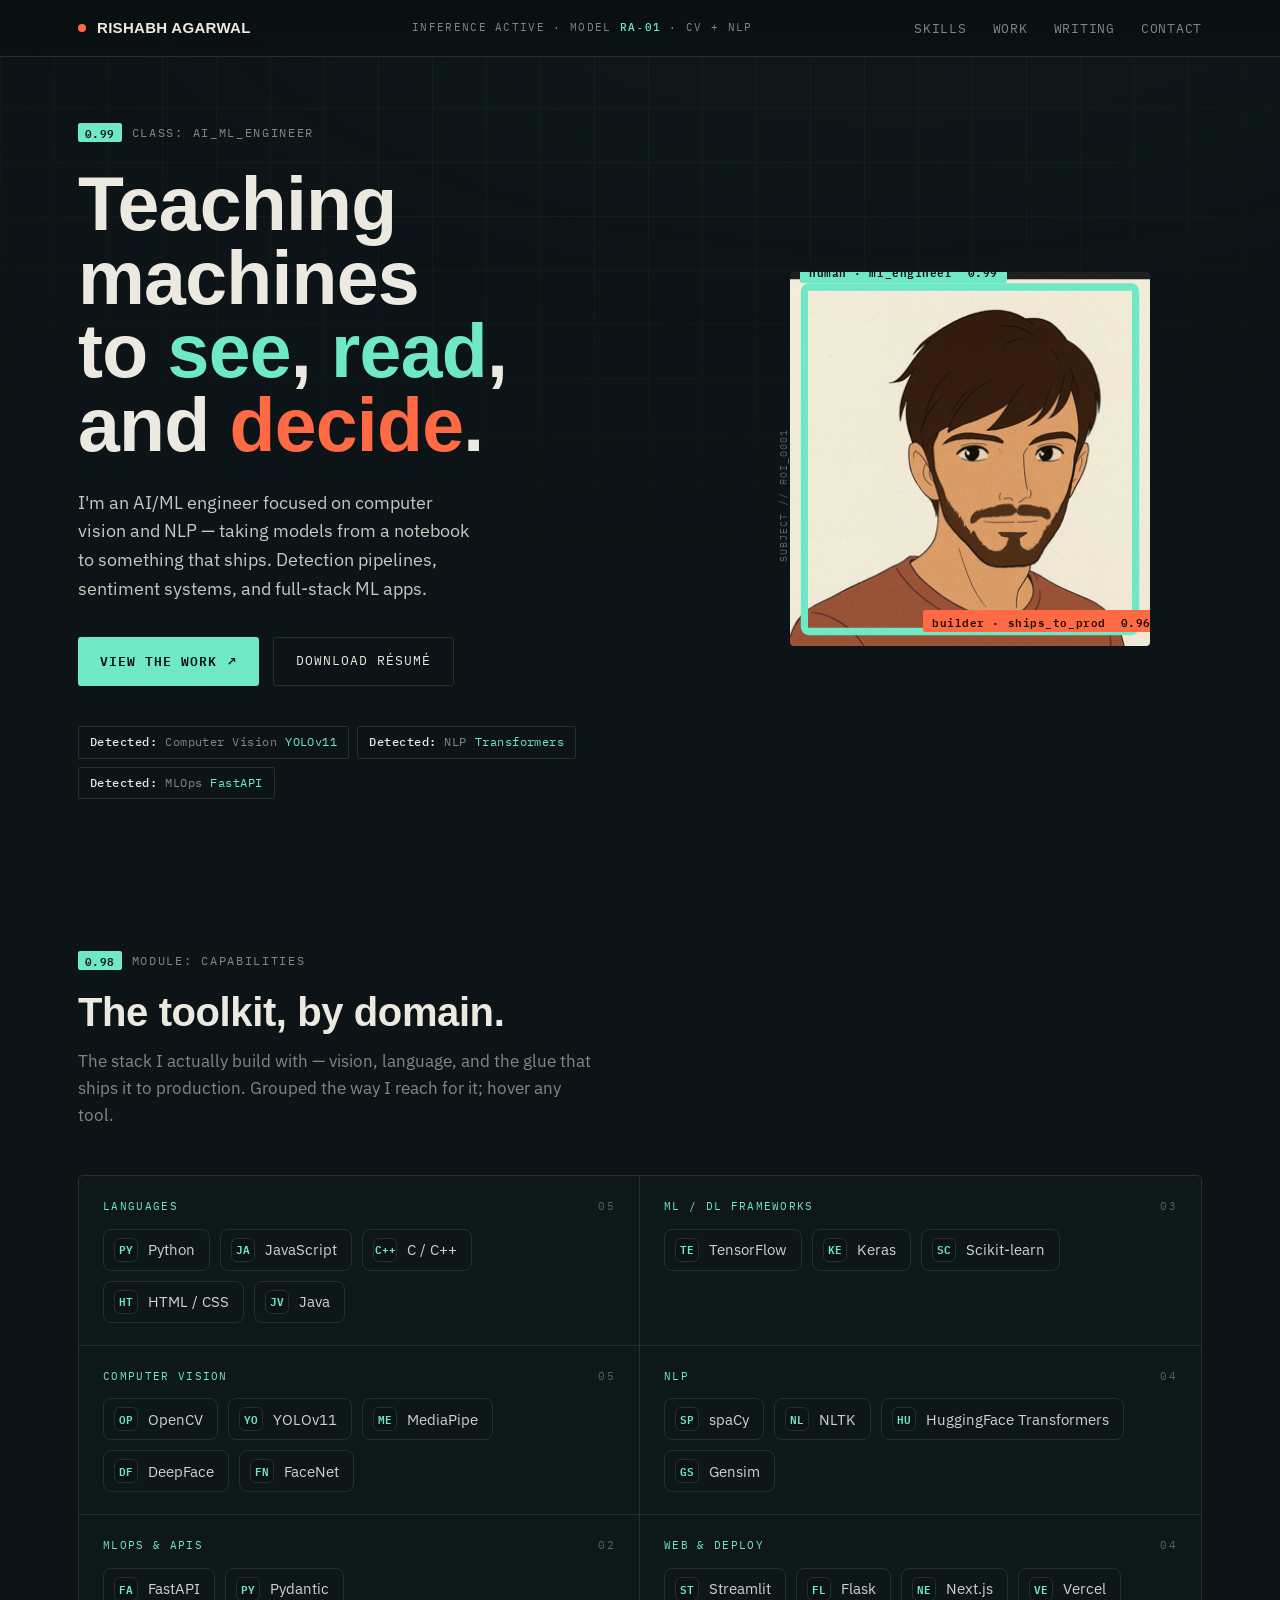
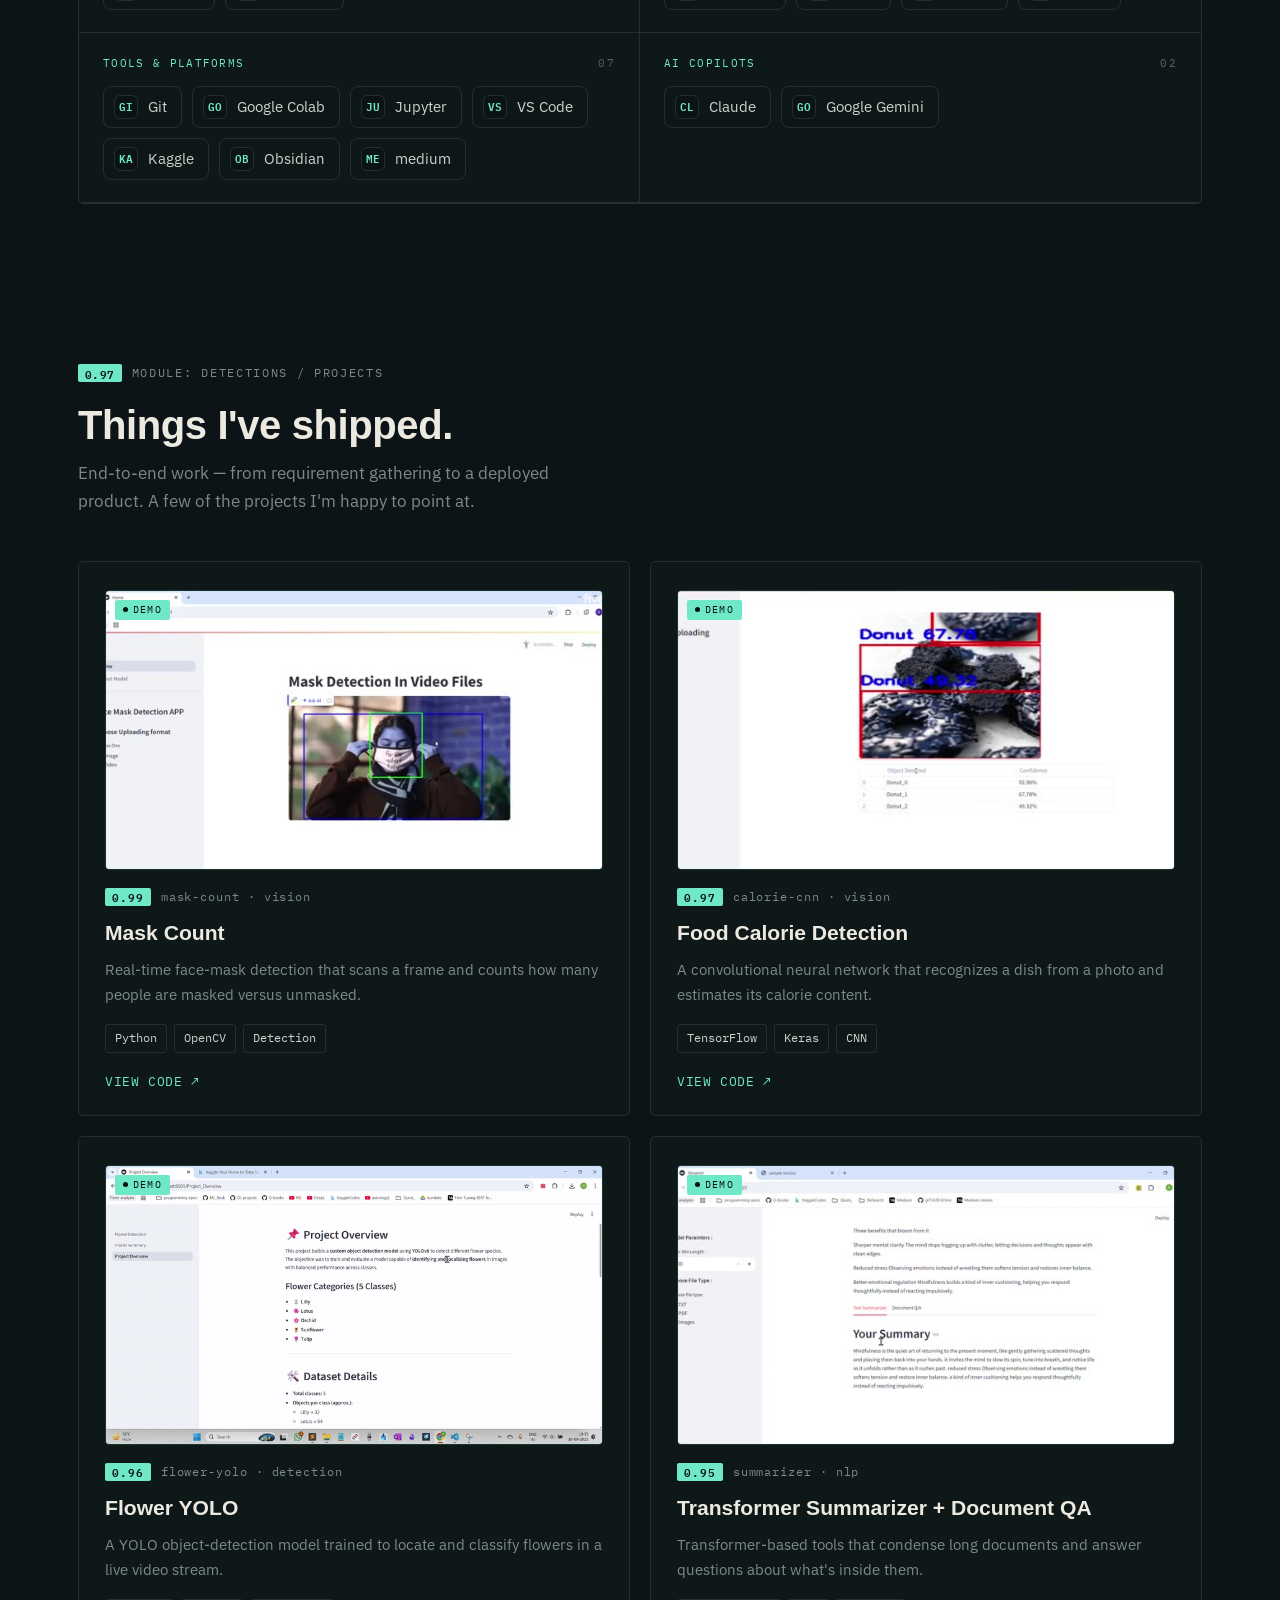
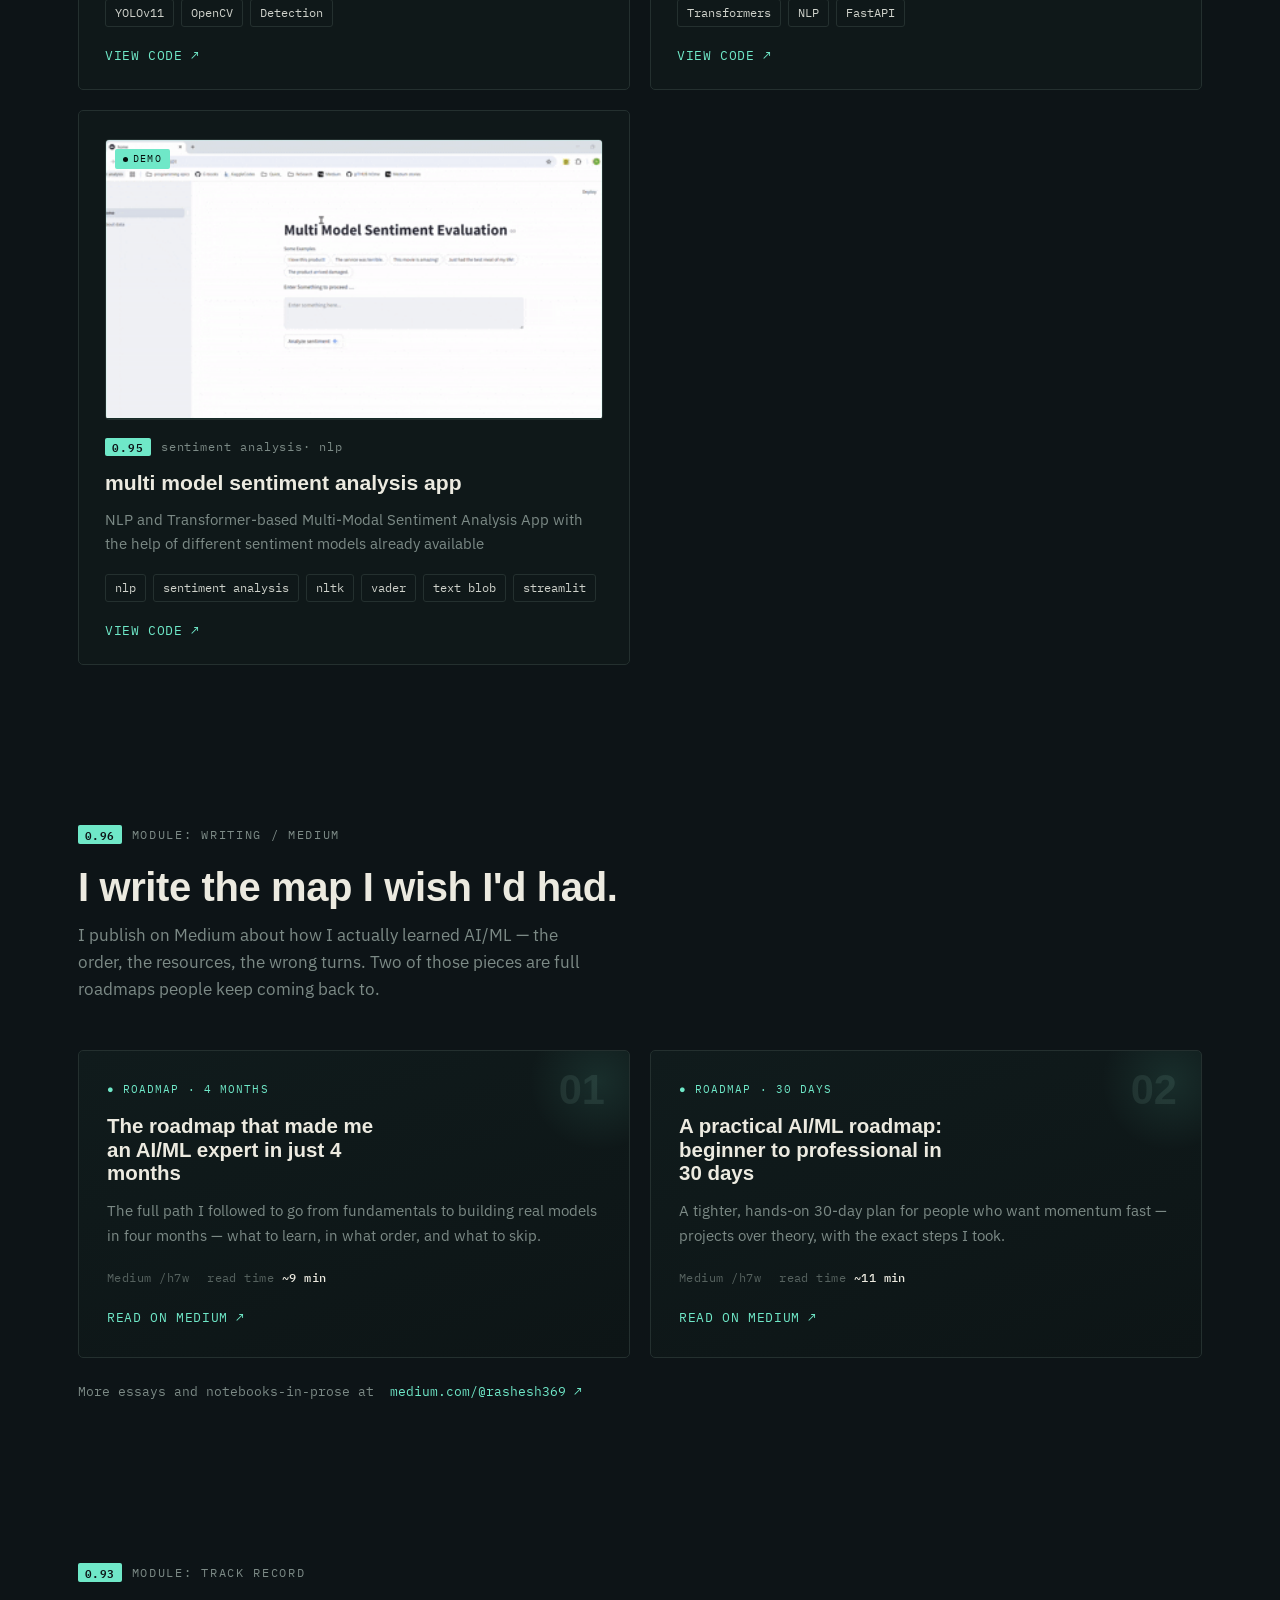
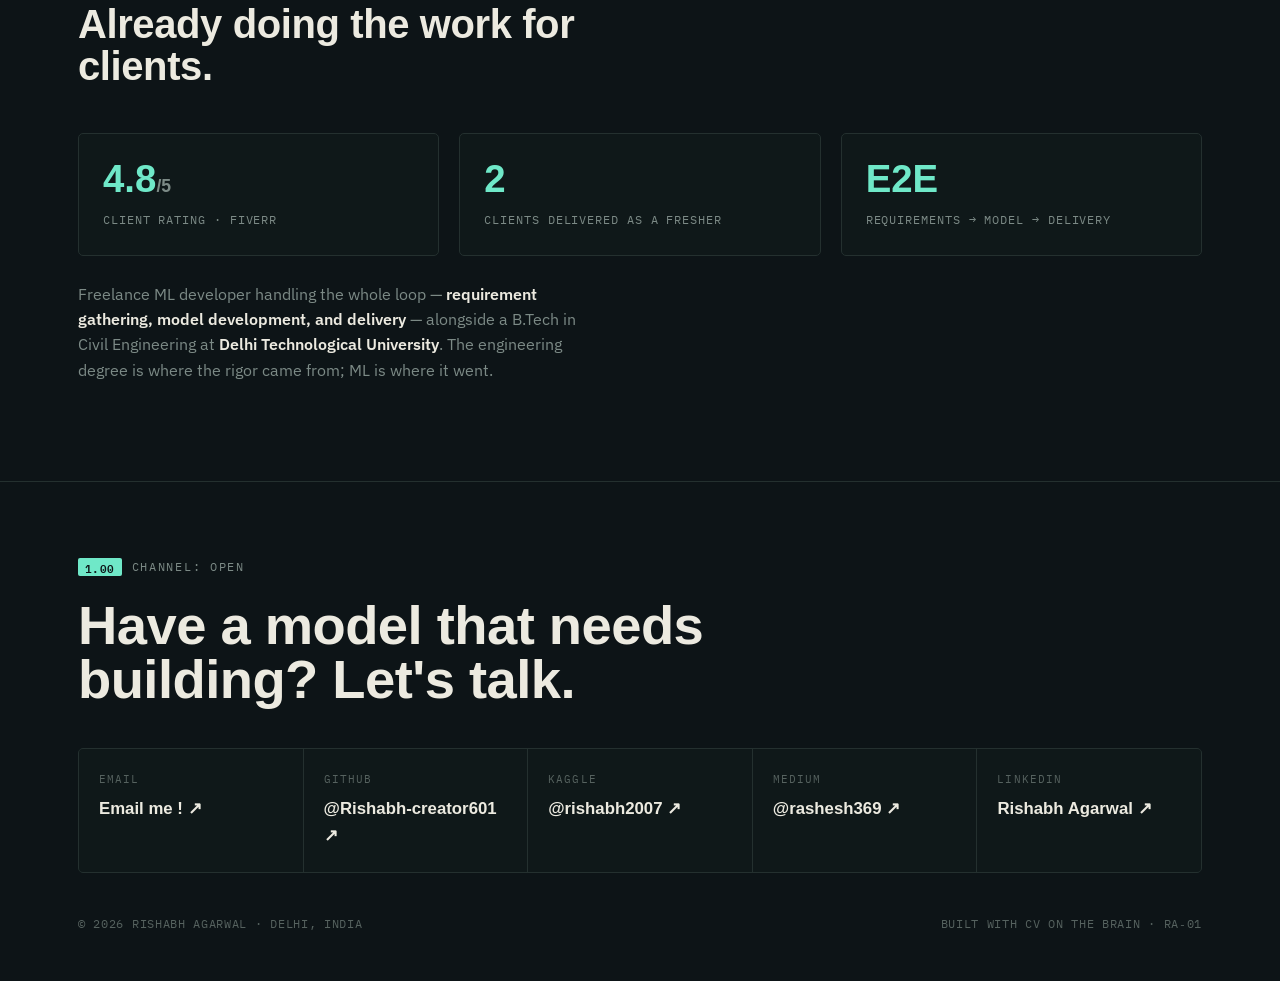
==== index.html @ 567cc259 "Initial commit: Rishabh Agarwal portfolio page Co-Authored-By: Claude Opus 4.8 <noreply@anthropic.co" ====
<!DOCTYPE html>
<html lang="en">
<head>
<meta charset="UTF-8" />
<meta name="viewport" content="width=device-width, initial-scale=1.0" />
<title>Rishabh Agarwal — AI / ML Engineer</title>
<meta name="description" content="Rishabh Agarwal — AI/ML engineer specializing in computer vision and NLP. From notebook to production: detection pipelines, sentiment systems, and full-stack ML apps." />
<link rel="preconnect" href="https://fonts.googleapis.com" />
<link rel="preconnect" href="https://fonts.gstatic.com" crossorigin />
<link href="https://fonts.googleapis.com/css2?family=Archivo+Expanded:wght@600;700;800;900&family=IBM+Plex+Mono:wght@400;500;600&family=IBM+Plex+Sans:wght@400;500;600;700&display=swap" rel="stylesheet" />
<style>
  :root{
    --ink:#0D1417;
    --ink-2:#0A1012;
    --panel:#131E20;
    --panel-2:#16242560;
    --line:#24302F;
    --line-soft:#1b2625;
    --bone:#ECEAE0;
    --mute:#7C8A86;
    --mute-dim:#56625f;
    --signal:#6FE8C8;
    --signal-dim:#6fe8c826;
    --flare:#FF6A45;
    --display:"Archivo Expanded", "Arial Narrow", sans-serif;
    --body:"IBM Plex Sans", system-ui, sans-serif;
    --mono:"IBM Plex Mono", ui-monospace, monospace;
    --maxw:1180px;
    --ease:cubic-bezier(.2,.7,.2,1);
  }

  *{box-sizing:border-box;margin:0;padding:0}
  html{scroll-behavior:smooth}
  body{
    background:var(--ink);
    color:var(--bone);
    font-family:var(--body);
    font-size:17px;
    line-height:1.6;
    -webkit-font-smoothing:antialiased;
    overflow-x:hidden;
  }
  /* faint technical grid + vignette behind everything */
  body::before{
    content:"";
    position:fixed;
    inset:0;
    background-image:
      linear-gradient(var(--line-soft) 1px, transparent 1px),
      linear-gradient(90deg, var(--line-soft) 1px, transparent 1px);
    background-size:54px 54px;
    mask-image:radial-gradient(ellipse 90% 75% at 50% 0%, #000 35%, transparent 85%);
    opacity:.5;
    pointer-events:none;
    z-index:0;
  }
  body::after{
    content:"";
    position:fixed; inset:0;
    background:radial-gradient(ellipse 120% 80% at 70% -10%, #16292740, transparent 60%);
    pointer-events:none; z-index:0;
  }

  a{color:inherit;text-decoration:none}
  img{display:block;max-width:100%}
  ::selection{background:var(--signal);color:var(--ink)}

  .wrap{max-width:var(--maxw);margin:0 auto;padding:0 28px;position:relative;z-index:1}

  /* ---------- shared label / eyebrow ---------- */
  .det{
    font-family:var(--mono);
    font-size:12px;
    letter-spacing:.14em;
    text-transform:uppercase;
    color:var(--signal);
    display:inline-flex;
    align-items:center;
    gap:10px;
  }
  .det .conf{
    color:var(--ink);
    background:var(--signal);
    padding:1px 7px 0;
    border-radius:2px;
    font-weight:600;
    font-size:11px;
    letter-spacing:.04em;
  }
  .det .cls{color:var(--mute)}

  /* ---------- top HUD bar ---------- */
  header{
    position:sticky;top:0;z-index:50;
    backdrop-filter:blur(9px);
    background:linear-gradient(var(--ink-2), #0a1012cc);
    border-bottom:1px solid var(--line);
  }
  .hud{
    display:flex;align-items:center;justify-content:space-between;
    height:56px;
  }
  .brand{
    font-family:var(--display);
    font-weight:800;
    letter-spacing:.02em;
    font-size:15px;
    display:flex;align-items:center;gap:11px;
  }
  .brand .dot{
    width:8px;height:8px;border-radius:50%;
    background:var(--flare);
    box-shadow:0 0 0 0 #ff6a4577;
    animation:pulse 2.6s infinite var(--ease);
  }
  @keyframes pulse{
    0%{box-shadow:0 0 0 0 #ff6a4566}
    70%{box-shadow:0 0 0 9px #ff6a4500}
    100%{box-shadow:0 0 0 0 #ff6a4500}
  }
  .status{
    font-family:var(--mono);font-size:11px;letter-spacing:.12em;
    color:var(--mute);text-transform:uppercase;
  }
  .status b{color:var(--signal);font-weight:500}
  nav{display:flex;gap:26px}
  nav a{
    font-family:var(--mono);font-size:12.5px;letter-spacing:.06em;
    color:var(--mute);transition:color .2s;text-transform:uppercase;
  }
  nav a:hover,nav a:focus-visible{color:var(--bone)}
  .hud .status{display:none}
  @media(min-width:980px){ .hud .status{display:block} }

  /* ---------- hero ---------- */
  .hero{padding:62px 0 70px;position:relative}
  .hero-grid{
    display:grid;
    grid-template-columns:1.25fr .95fr;
    gap:48px;align-items:center;
  }
  .kicker{margin-bottom:26px}
  h1{
    font-family:var(--display);
    font-weight:800;
    font-size:clamp(2.5rem,6.2vw,4.7rem);
    line-height:.98;
    letter-spacing:-.01em;
    margin-bottom:26px;
  }
  h1 .em{
    color:var(--signal);
    position:relative;
  }
  h1 .em2{color:var(--flare)}
  .lede{
    font-size:1.12rem;
    color:#c6c8c1;
    max-width:36ch;
    margin-bottom:34px;
  }
  .cta-row{display:flex;flex-wrap:wrap;gap:14px;margin-bottom:40px}
  .btn{
    font-family:var(--mono);
    font-size:13px;letter-spacing:.08em;text-transform:uppercase;
    padding:13px 22px;border-radius:3px;
    display:inline-flex;align-items:center;gap:10px;
    transition:transform .18s var(--ease), background .2s, color .2s, border-color .2s;
  }
  .btn .ar{transition:transform .25s var(--ease)}
  .btn:hover .ar{transform:translate(3px,-3px)}
  .btn-primary{background:var(--signal);color:#06100d;font-weight:600}
  .btn-primary:hover,.btn-primary:focus-visible{transform:translateY(-2px);background:#85f3d6}
  .btn-ghost{border:1px solid var(--line);color:var(--bone)}
  .btn-ghost:hover,.btn-ghost:focus-visible{border-color:var(--signal);color:var(--signal)}

  .telemetry{
    display:flex;flex-wrap:wrap;gap:8px 8px;
    font-family:var(--mono);font-size:11.5px;letter-spacing:.04em;
  }
  .chip{
    border:1px solid var(--line);
    color:var(--mute);
    padding:6px 11px;border-radius:2px;
    display:inline-flex;gap:8px;align-items:center;
  }
  .chip b{color:var(--bone);font-weight:500}
  .chip .v{color:var(--signal)}

  /* portrait detection box */
  .scope{position:relative;justify-self:center;width:100%;max-width:360px}
  .frame{
    position:relative;
    border-radius:4px;
    overflow:hidden;
    background:#0b1112;
    aspect-ratio:1/1.04;
  }
  .frame img{
    width:100%;height:100%;object-fit:cover;object-position:50% 12%;
    filter:saturate(1.04) contrast(1.02);
  }
  /* scanline sweep */
  .frame .scan{
    position:absolute;left:0;right:0;height:32%;
    background:linear-gradient(180deg, transparent, #6fe8c81f 60%, #6fe8c84d);
    border-bottom:1.5px solid var(--signal);
    mix-blend-mode:screen;
    animation:scan 4.6s var(--ease) infinite;
    pointer-events:none;
  }
  @keyframes scan{
    0%{transform:translateY(-110%);opacity:0}
    12%{opacity:1}
    88%{opacity:1}
    100%{transform:translateY(330%);opacity:0}
  }
  /* SVG bounding box that draws on load */
  .frame svg{position:absolute;inset:0;width:100%;height:100%;pointer-events:none}
  .frame svg rect{
    fill:none;stroke:var(--signal);stroke-width:2;
    stroke-dasharray:1200;stroke-dashoffset:1200;
    animation:draw 1.4s .35s var(--ease) forwards;
  }
  @keyframes draw{to{stroke-dashoffset:0}}
  .tag{
    position:absolute;
    font-family:var(--mono);font-size:11px;letter-spacing:.05em;
    background:var(--signal);color:#06100d;font-weight:600;
    padding:3px 9px 2px;border-radius:2px;
    opacity:0;transform:translateY(6px);
    animation:tagin .4s 1.5s var(--ease) forwards;
    white-space:nowrap;
  }
  @keyframes tagin{to{opacity:1;transform:none}}
  .tag.t1{top:-12px;left:10px}
  .tag.t2{bottom:14px;right:-10px;background:var(--flare);color:#1a0a06}
  .scope .read{
    position:absolute;left:-14px;top:42%;
    font-family:var(--mono);font-size:10px;letter-spacing:.1em;
    color:var(--mute-dim);writing-mode:vertical-rl;transform:rotate(180deg);
    text-transform:uppercase;
  }

  /* ---------- section scaffolding ---------- */
  section{padding:78px 0;position:relative}
  .sec-head{margin-bottom:46px;max-width:62ch}
  .sec-head h2{
    font-family:var(--display);font-weight:700;
    font-size:clamp(1.7rem,3.4vw,2.5rem);
    line-height:1.04;letter-spacing:-.01em;
    margin-top:18px;
  }
  .sec-head p{color:var(--mute);margin-top:14px;max-width:52ch}
  .rule{height:1px;background:var(--line);border:0;position:relative}
  .rule::before{content:"";position:absolute;left:0;top:0;width:64px;height:1px;background:var(--signal)}

  /* reveal on scroll */
  .rv{opacity:0;transform:translateY(22px);transition:opacity .7s var(--ease),transform .7s var(--ease)}
  .rv.in{opacity:1;transform:none}

  /* ---------- skills spec sheet ---------- */
  .specs{
    display:grid;grid-template-columns:repeat(2,1fr);
    border:1px solid var(--line);border-radius:5px;overflow:hidden;
    background:#0f1819;
  }
  .spec{
    padding:22px 24px;
    border-bottom:1px solid var(--line);
  }
  .spec:nth-child(odd){border-right:1px solid var(--line)}
  .spec .k{
    font-family:var(--mono);font-size:11px;letter-spacing:.12em;
    text-transform:uppercase;color:var(--signal);margin-bottom:13px;
    display:flex;justify-content:space-between;
  }
  .spec .k span{color:var(--mute-dim)}
  .tags{display:flex;flex-wrap:wrap;gap:8px}
  .t{
    font-size:14px;
    border:1px solid var(--line);
    padding:5px 11px;border-radius:3px;color:#cfd2cb;
    transition:border-color .2s,color .2s,background .2s;
  }
  .t:hover{border-color:var(--signal);color:var(--signal);background:var(--signal-dim)}

  /* skill chips with logos */
  .skills-row{display:flex;flex-wrap:wrap;gap:10px}
  .skill{
    display:inline-flex;align-items:center;gap:10px;
    border:1px solid var(--line);background:#0e1718;
    padding:8px 14px 8px 10px;border-radius:8px;
    font-size:14.5px;color:#cfd2cb;
    transition:border-color .2s,color .2s,background .2s,transform .2s var(--ease),box-shadow .25s;
  }
  .skill:hover{
    border-color:var(--signal);color:var(--bone);background:#13201f;
    transform:translateY(-3px);box-shadow:0 8px 22px -14px var(--signal);
  }
  .skill .ic{width:24px;height:24px;flex:0 0 24px;display:inline-flex;align-items:center;justify-content:center}
  .skill .ic img{width:21px;height:21px;object-fit:contain;opacity:.92;transition:opacity .2s,transform .25s var(--ease)}
  .skill:hover .ic img{opacity:1;transform:scale(1.08)}
  .skill .mono{
    width:24px;height:24px;align-items:center;justify-content:center;
    font-family:var(--mono);font-size:10.5px;font-weight:600;color:var(--signal);
    border:1px solid var(--line);border-radius:6px;background:#0b1413;
  }

  /* ---------- projects ---------- */
  .cards{display:grid;grid-template-columns:repeat(2,1fr);gap:20px}
  .card{
    position:relative;
    background:#0f1819;
    border:1px solid var(--line);
    border-radius:5px;
    padding:28px 26px 24px;
    transition:border-color .25s,transform .25s var(--ease),background .25s;
    display:flex;flex-direction:column;min-height:230px;
  }
  /* ROI viewfinder brackets */
  .card .br{position:absolute;width:15px;height:15px;border:2px solid transparent;transition:border-color .25s,inset .25s var(--ease);opacity:.0}
  .card .br.tl{top:8px;left:8px;border-right:0;border-bottom:0}
  .card .br.tr{top:8px;right:8px;border-left:0;border-bottom:0}
  .card .br.bl{bottom:8px;left:8px;border-right:0;border-top:0}
  .card .br.br2{bottom:8px;right:8px;border-left:0;border-top:0}
  .card .shot{position:relative;border:1px solid var(--line);border-radius:4px;overflow:hidden;aspect-ratio:16/9;background:#0b1112;margin-bottom:18px}
  .card .shot img,.card .shot video{width:100%;height:100%;object-fit:cover;display:block;transition:transform .5s var(--ease)}
  .card:hover .shot img,.card:hover .shot video{transform:scale(1.04)}
  .card .shot .vbadge{
    position:absolute;left:9px;top:9px;z-index:2;
    font-family:var(--mono);font-size:10px;letter-spacing:.12em;text-transform:uppercase;
    color:#06100d;background:var(--signal);padding:2px 8px;border-radius:2px;
    display:inline-flex;align-items:center;gap:5px;
  }
  .card .shot .vbadge::before{content:"";width:5px;height:5px;border-radius:50%;background:#06100d;animation:pulse 2.2s infinite var(--ease)}
  .card .shot::after{content:"";position:absolute;inset:0;box-shadow:inset 0 0 0 1px #6fe8c81f;pointer-events:none}
  .card:hover{border-color:#2f3e3c;transform:translateY(-4px);background:#101b1c}
  .card:hover .br{border-color:var(--signal);opacity:1}
  .card .ix{
    font-family:var(--mono);font-size:11.5px;letter-spacing:.08em;
    color:var(--mute);display:flex;align-items:center;gap:10px;margin-bottom:16px;
  }
  .card .ix .conf{color:var(--ink);background:var(--signal);padding:1px 7px 0;border-radius:2px;font-weight:600;font-size:10.5px}
  .card h3{font-family:var(--display);font-weight:700;font-size:1.32rem;line-height:1.08;margin-bottom:12px}
  .card p{color:var(--mute);font-size:.96rem;margin-bottom:18px;flex:1}
  .card .stack{display:flex;flex-wrap:wrap;gap:7px;margin-bottom:18px}
  .card .stack .t{font-family:var(--mono);font-size:11.5px;padding:4px 9px}
  .card .link{
    font-family:var(--mono);font-size:12.5px;letter-spacing:.05em;
    color:var(--signal);display:inline-flex;align-items:center;gap:8px;text-transform:uppercase;
  }
  .card .link .ar{transition:transform .25s var(--ease)}
  .card:hover .link .ar{transform:translate(3px,-3px)}

  /* ---------- writing / roadmaps ---------- */
  .write-grid{display:grid;grid-template-columns:repeat(2,1fr);gap:20px}
  .rm{
    position:relative;
    border:1px solid var(--line);border-radius:5px;
    padding:30px 28px;
    background:linear-gradient(160deg,#101b1c,#0d1516);
    overflow:hidden;
    transition:border-color .25s,transform .25s var(--ease);
    display:flex;flex-direction:column;
  }
  .rm:hover{border-color:#2f3e3c;transform:translateY(-4px)}
  .rm::after{
    content:"";position:absolute;right:-40px;top:-40px;width:140px;height:140px;
    background:radial-gradient(circle,#6fe8c81a,transparent 70%);pointer-events:none;
  }
  .rm .badge{
    font-family:var(--mono);font-size:11px;letter-spacing:.1em;text-transform:uppercase;
    color:var(--signal);margin-bottom:16px;display:flex;align-items:center;gap:9px;
  }
  .rm .num{font-family:var(--display);font-weight:800;font-size:2.6rem;color:#1e2c2b;line-height:1;position:absolute;right:24px;top:18px}
  .rm h3{font-family:var(--display);font-weight:700;font-size:1.28rem;line-height:1.14;margin-bottom:14px;max-width:24ch}
  .rm p{color:var(--mute);font-size:.95rem;margin-bottom:22px;flex:1}
  .rm .meta{display:flex;gap:18px;font-family:var(--mono);font-size:11.5px;color:var(--mute-dim);margin-bottom:20px;letter-spacing:.04em}
  .rm .meta b{color:var(--bone);font-weight:500}
  .rm .link{font-family:var(--mono);font-size:12.5px;letter-spacing:.05em;color:var(--signal);display:inline-flex;gap:8px;align-items:center;text-transform:uppercase}
  .rm .link .ar{transition:transform .25s var(--ease)}
  .rm:hover .link .ar{transform:translate(3px,-3px)}
  .write-foot{
    margin-top:24px;display:flex;align-items:center;gap:16px;flex-wrap:wrap;
    font-family:var(--mono);font-size:13px;color:var(--mute);
  }
  .write-foot a{color:var(--signal)}
  .write-foot a:hover{text-decoration:underline}

  /* ---------- experience strip ---------- */
  .xp{
    display:grid;grid-template-columns:repeat(3,1fr);gap:20px;
  }
  .stat{
    border:1px solid var(--line);border-radius:5px;padding:26px 24px;background:#0f1819;
  }
  .stat .n{font-family:var(--display);font-weight:800;font-size:2.4rem;color:var(--signal);line-height:1}
  .stat .n .sm{font-size:1.1rem;color:var(--mute)}
  .stat .l{font-family:var(--mono);font-size:11.5px;letter-spacing:.08em;text-transform:uppercase;color:var(--mute);margin-top:12px}
  .xp-note{color:var(--mute);max-width:50ch;margin-top:26px;font-size:.98rem}
  .xp-note b{color:var(--bone);font-weight:600}

  /* ---------- footer / contact ---------- */
  footer{border-top:1px solid var(--line);padding:72px 0 48px;position:relative;margin-top:20px}
  .foot-cta h2{font-family:var(--display);font-weight:800;font-size:clamp(2rem,5vw,3.4rem);line-height:1;letter-spacing:-.01em;margin:18px 0 28px}
  .links{display:grid;grid-template-columns:repeat(5,1fr);gap:1px;background:var(--line);border:1px solid var(--line);border-radius:5px;overflow:hidden;margin-top:40px}
  .links a{
    background:#0f1819;padding:22px 20px;display:flex;flex-direction:column;gap:8px;
    transition:background .2s,color .2s;
  }
  .links a:hover,.links a:focus-visible{background:#13201f}
  .links a .lk{font-family:var(--mono);font-size:11px;letter-spacing:.1em;text-transform:uppercase;color:var(--mute-dim)}
  .links a .lv{font-family:var(--display);font-weight:700;font-size:1.05rem;color:var(--bone);display:flex;align-items:center;gap:8px}
  .links a:hover .lv{color:var(--signal)}
  .colophon{
    display:flex;justify-content:space-between;flex-wrap:wrap;gap:12px;
    margin-top:42px;font-family:var(--mono);font-size:11.5px;color:var(--mute-dim);letter-spacing:.06em;
  }

  /* ---------- responsive ---------- */
  @media(max-width:920px){
    .hero-grid{grid-template-columns:1fr;gap:46px}
    .scope{order:-1;max-width:300px}
    .scope .read{display:none}
    .cards,.write-grid{grid-template-columns:1fr}
    .links{grid-template-columns:repeat(2,1fr)}
    .xp{grid-template-columns:1fr}
  }
  @media(max-width:560px){
    body{font-size:16px}
    .wrap{padding:0 20px}
    .specs{grid-template-columns:1fr}
    .spec:nth-child(odd){border-right:0}
    nav{display:none}
    .links{grid-template-columns:1fr}
    section{padding:60px 0}
  }

  @media(prefers-reduced-motion:reduce){
    *{animation:none!important;scroll-behavior:auto!important}
    .frame svg rect{stroke-dashoffset:0}
    .tag{opacity:1;transform:none}
    .rv{opacity:1;transform:none;transition:none}
  }
</style>
</head>
<body>

<header>
  <div class="wrap hud">
    <div class="brand"><span class="dot" aria-hidden="true"></span>RISHABH AGARWAL</div>
    <div class="status">INFERENCE&nbsp;ACTIVE&nbsp;·&nbsp;MODEL <b>RA‑01</b>&nbsp;·&nbsp;CV&nbsp;+&nbsp;NLP</div>
    <nav aria-label="Primary">
      <a href="#skills">Skills</a>
      <a href="#work">Work</a>
      <a href="#writing">Writing</a>
      <a href="#contact">Contact</a>
    </nav>
  </div>
</header>

<main>
  <!-- HERO -->
  <section class="hero">
    <div class="wrap hero-grid">
      <div class="hero-copy">
        <div class="det kicker"><span class="conf">0.99</span><span class="cls">class:&nbsp;ai_ml_engineer</span></div>
        <h1>Teaching machines<br>to <span class="em">see</span>, <span class="em">read</span>,<br>and <span class="em2">decide</span>.</h1>
        <p class="lede">I'm an AI/ML engineer focused on computer vision and NLP — taking models from a notebook to something that ships. Detection pipelines, sentiment systems, and full‑stack ML apps.</p>
        <div class="cta-row">
          <a class="btn btn-primary" href="#work">View the work <span class="ar" aria-hidden="true">↗</span></a>
          <a class="btn btn-ghost" href="assets/resume.pdf" target="_blank" rel="noopener">Download résumé</a>
        </div>
        <div class="telemetry" aria-hidden="true">
          <span class="chip"><b>Detected:</b> Computer Vision <span class="v">YOLOv11</span></span>
          <span class="chip"><b>Detected:</b> NLP <span class="v">Transformers</span></span>
          <span class="chip"><b>Detected:</b> MLOps <span class="v">FastAPI</span></span>
        </div>
      </div>

      <div class="scope">
        <span class="read">subject&nbsp;//&nbsp;roi_0001</span>
        <div class="frame">
          <img src="assets/portrait.png" alt="Illustrated portrait of Rishabh Agarwal" />
          <span class="scan" aria-hidden="true"></span>
          <svg viewBox="0 0 100 100" preserveAspectRatio="none" aria-hidden="true">
            <rect x="4" y="4" width="92" height="92" rx="1.2" />
          </svg>
          <span class="tag t1">human · ml_engineer&nbsp;&nbsp;0.99</span>
          <span class="tag t2">builder · ships_to_prod&nbsp;&nbsp;0.96</span>
        </div>
      </div>
    </div>
  </section>

  <!-- SKILLS -->
  <section id="skills">
    <div class="wrap">
      <div class="sec-head rv">
        <div class="det"><span class="conf">0.98</span><span class="cls">module:&nbsp;capabilities</span></div>
        <h2>The toolkit, by domain.</h2>
        <p>The stack I actually build with — vision, language, and the glue that ships it to production. Grouped the way I reach for it; hover any tool.</p>
      </div>
      <div class="specs rv" id="skills-grid"><!-- built from data.js --></div>
    </div>
  </section>

  <!-- WORK -->
  <section id="work">
    <div class="wrap">
      <div class="sec-head rv">
        <div class="det"><span class="conf">0.97</span><span class="cls">module:&nbsp;detections / projects</span></div>
        <h2>Things I've shipped.</h2>
        <p>End‑to‑end work — from requirement gathering to a deployed product. A few of the projects I'm happy to point at.</p>
      </div>
      <div class="cards" id="projects-grid"><!-- built from data.js --></div>
    </div>
  </section>

  <!-- WRITING / ROADMAPS -->
  <section id="writing">
    <div class="wrap">
      <div class="sec-head rv">
        <div class="det"><span class="conf">0.96</span><span class="cls">module:&nbsp;writing / medium</span></div>
        <h2>I write the map I wish I'd had.</h2>
        <p>I publish on Medium about how I actually learned AI/ML — the order, the resources, the wrong turns. Two of those pieces are full roadmaps people keep coming back to.</p>
      </div>

      <div class="write-grid" id="roadmaps-grid"><!-- built from data.js --></div>

      <div class="write-foot rv">
        <span>More essays and notebooks-in-prose at</span>
        <a id="medium-profile" href="https://medium.com/@rashesh369" target="_blank" rel="noopener">medium.com/@rashesh369 ↗</a>
      </div>
    </div>
  </section>

  <!-- EXPERIENCE -->
  <section id="experience">
    <div class="wrap">
      <div class="sec-head rv">
        <div class="det"><span class="conf">0.93</span><span class="cls">module:&nbsp;track record</span></div>
        <h2>Already doing the work for clients.</h2>
      </div>
      <div class="xp rv">
        <div class="stat">
          <div class="n">4.8<span class="sm">/5</span></div>
          <div class="l">Client rating · Fiverr</div>
        </div>
        <div class="stat">
          <div class="n">2</div>
          <div class="l">Clients delivered as a fresher</div>
        </div>
        <div class="stat">
          <div class="n">E2E</div>
          <div class="l">Requirements → model → delivery</div>
        </div>
      </div>
      <p class="xp-note rv">Freelance ML developer handling the whole loop — <b>requirement gathering, model development, and delivery</b> — alongside a B.Tech in Civil Engineering at <b>Delhi Technological University</b>. The engineering degree is where the rigor came from; ML is where it went.</p>
    </div>
  </section>
</main>

<!-- CONTACT / FOOTER -->
<footer id="contact">
  <div class="wrap">
    <div class="foot-cta rv">
      <div class="det"><span class="conf">1.00</span><span class="cls">channel:&nbsp;open</span></div>
      <h2>Have a model that needs<br>building? Let's talk.</h2>
    </div>
    <div class="links rv" id="links-grid"><!-- built from data.js --></div>
    <div class="colophon">
      <span>© 2026 RISHABH AGARWAL · DELHI, INDIA</span>
      <span>BUILT WITH CV ON THE BRAIN · RA‑01</span>
    </div>
  </div>
</footer>

<script src="data.js"></script>
<script>
  // ---- build sections from data.js (content lives there, not here) ----
  (function(){
    var S = window.SITE || {};
    var esc = function(s){
      return String(s == null ? "" : s)
        .replace(/&/g,"&amp;").replace(/</g,"&lt;").replace(/>/g,"&gt;").replace(/"/g,"&quot;");
    };

    var reduce = window.matchMedia && window.matchMedia('(prefers-reduced-motion: reduce)').matches;

    // demo media: .mp4 auto-loops, .gif shows as an image
    var mediaHTML = function(p){
      if(!p.video) return '';
      var inner;
      if(/\.gif($|\?)/i.test(p.video)){
        inner = '<img src="'+esc(p.video)+'" alt="'+esc(p.title)+' demo" loading="lazy">';
      } else {
        var poster = p.poster || p.video.replace(/\.mp4($|\?)/i, '-poster.jpg$1');
        var attrs = (reduce ? ' controls' : ' autoplay muted loop playsinline') + ' preload="metadata" poster="'+esc(poster)+'"';
        inner = '<video'+attrs+' aria-label="'+esc(p.title)+' demo"><source src="'+esc(p.video)+'" type="video/mp4"></video>';
      }
      return '<div class="shot"><span class="vbadge">demo</span>'+inner+'</div>';
    };

    // PROJECTS
    var pg = document.getElementById('projects-grid');
    if(pg && Array.isArray(S.projects)){
      pg.innerHTML = S.projects.map(function(p){
        var tech = (p.tech||[]).map(function(t){return '<span class="t">'+esc(t)+'</span>';}).join('');
        var code = p.code ? '<a class="link" href="'+esc(p.code)+'" target="_blank" rel="noopener">'+esc(p.codeLabel||'View code')+' <span class="ar" aria-hidden="true">↗</span></a>' : '';
        return '<article class="card rv">'+
          '<span class="br tl"></span><span class="br tr"></span><span class="br bl"></span><span class="br br2"></span>'+
          mediaHTML(p)+
          '<div class="ix"><span class="conf">'+esc(p.confidence)+'</span> '+esc(p.tag)+'</div>'+
          '<h3>'+esc(p.title)+'</h3>'+
          '<p>'+esc(p.description)+'</p>'+
          '<div class="stack">'+tech+'</div>'+
          code+
        '</article>';
      }).join('');
    }

    // SKILLS (each chip carries a logo, with a letter-badge fallback)
    var sg = document.getElementById('skills-grid');
    if(sg && Array.isArray(S.skills)){
      var monoOf = function(it){
        if(it.mono) return it.mono;
        var n = (it.name||'').replace(/[^A-Za-z0-9]/g,'');
        return (n.slice(0,2) || '?').toUpperCase();
      };
      sg.innerHTML = S.skills.map(function(grp){
        var items = (grp.items||[]).map(function(it){
          var mono = esc(monoOf(it)), icon;
          if(it.icon){
            icon = '<span class="ic">'+
              '<img src="https://cdn.simpleicons.org/'+esc(it.icon)+'/ECEAE0" alt="" loading="lazy" '+
              'onerror="this.style.display=\'none\';this.nextElementSibling.style.display=\'flex\'">'+
              '<span class="mono" style="display:none">'+mono+'</span></span>';
          } else {
            icon = '<span class="ic"><span class="mono" style="display:flex">'+mono+'</span></span>';
          }
          return '<span class="skill">'+icon+esc(it.name)+'</span>';
        }).join('');
        var count = String((grp.items||[]).length);
        if(count.length < 2){ count = '0' + count; }
        return '<div class="spec">'+
          '<div class="k">'+esc(grp.group)+' <span>'+count+'</span></div>'+
          '<div class="skills-row">'+items+'</div>'+
        '</div>';
      }).join('');
    }

    // ROADMAPS / WRITING
    var rg = document.getElementById('roadmaps-grid');
    if(rg && Array.isArray(S.roadmaps)){
      rg.innerHTML = S.roadmaps.map(function(r){
        return '<a class="rm rv" href="'+esc(r.link)+'" target="_blank" rel="noopener">'+
          '<span class="num" aria-hidden="true">'+esc(r.num)+'</span>'+
          '<div class="badge">● '+esc(r.badge)+'</div>'+
          '<h3>'+esc(r.title)+'</h3>'+
          '<p>'+esc(r.blurb)+'</p>'+
          '<div class="meta"><span>'+esc(r.source)+'</span><span>read time <b>'+esc(r.readTime)+'</b></span></div>'+
          '<span class="link">Read on Medium <span class="ar" aria-hidden="true">↗</span></span>'+
        '</a>';
      }).join('');
    }
    var mp = document.getElementById('medium-profile');
    if(mp && S.mediumProfileUrl){ mp.href = S.mediumProfileUrl; mp.textContent = (S.mediumProfileLabel||S.mediumProfileUrl)+' ↗'; }

    // CONTACT LINKS
    var lg = document.getElementById('links-grid');
    if(lg && Array.isArray(S.links)){
      lg.innerHTML = S.links.map(function(l){
        var ext = /^mailto:/.test(l.href) ? '' : ' target="_blank" rel="noopener"';
        return '<a href="'+esc(l.href)+'"'+ext+'>'+
          '<span class="lk">'+esc(l.lk)+'</span>'+
          '<span class="lv">'+esc(l.lv)+' ↗</span>'+
        '</a>';
      }).join('');
    }
  })();

  // ---- scroll reveal (runs after sections are built) ----
  (function(){
    var els = document.querySelectorAll('.rv');
    if(!('IntersectionObserver' in window)){els.forEach(function(e){e.classList.add('in')});return;}
    var io = new IntersectionObserver(function(entries){
      entries.forEach(function(en){
        if(en.isIntersecting){en.target.classList.add('in');io.unobserve(en.target);}
      });
    },{threshold:.12,rootMargin:'0px 0px -8% 0px'});
    els.forEach(function(e){io.observe(e);});
  })();
</script>
</body>
</html>
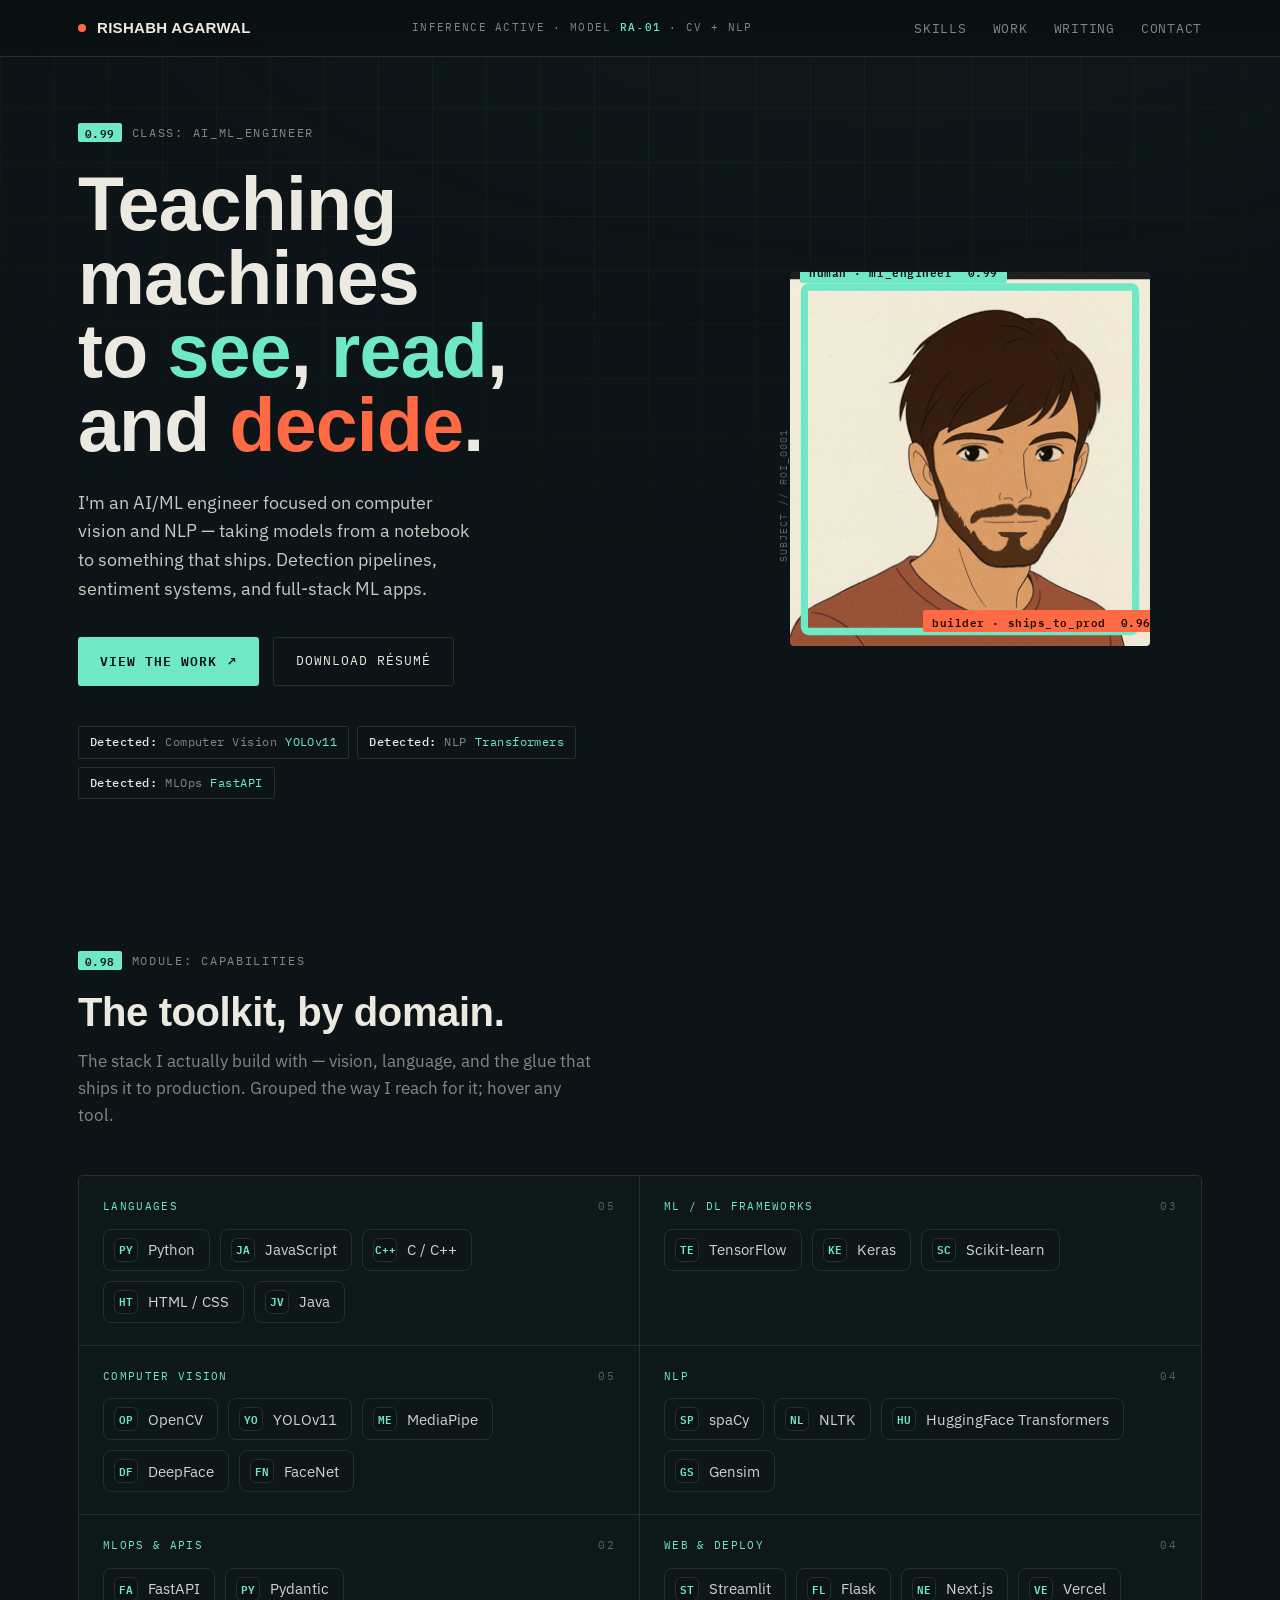
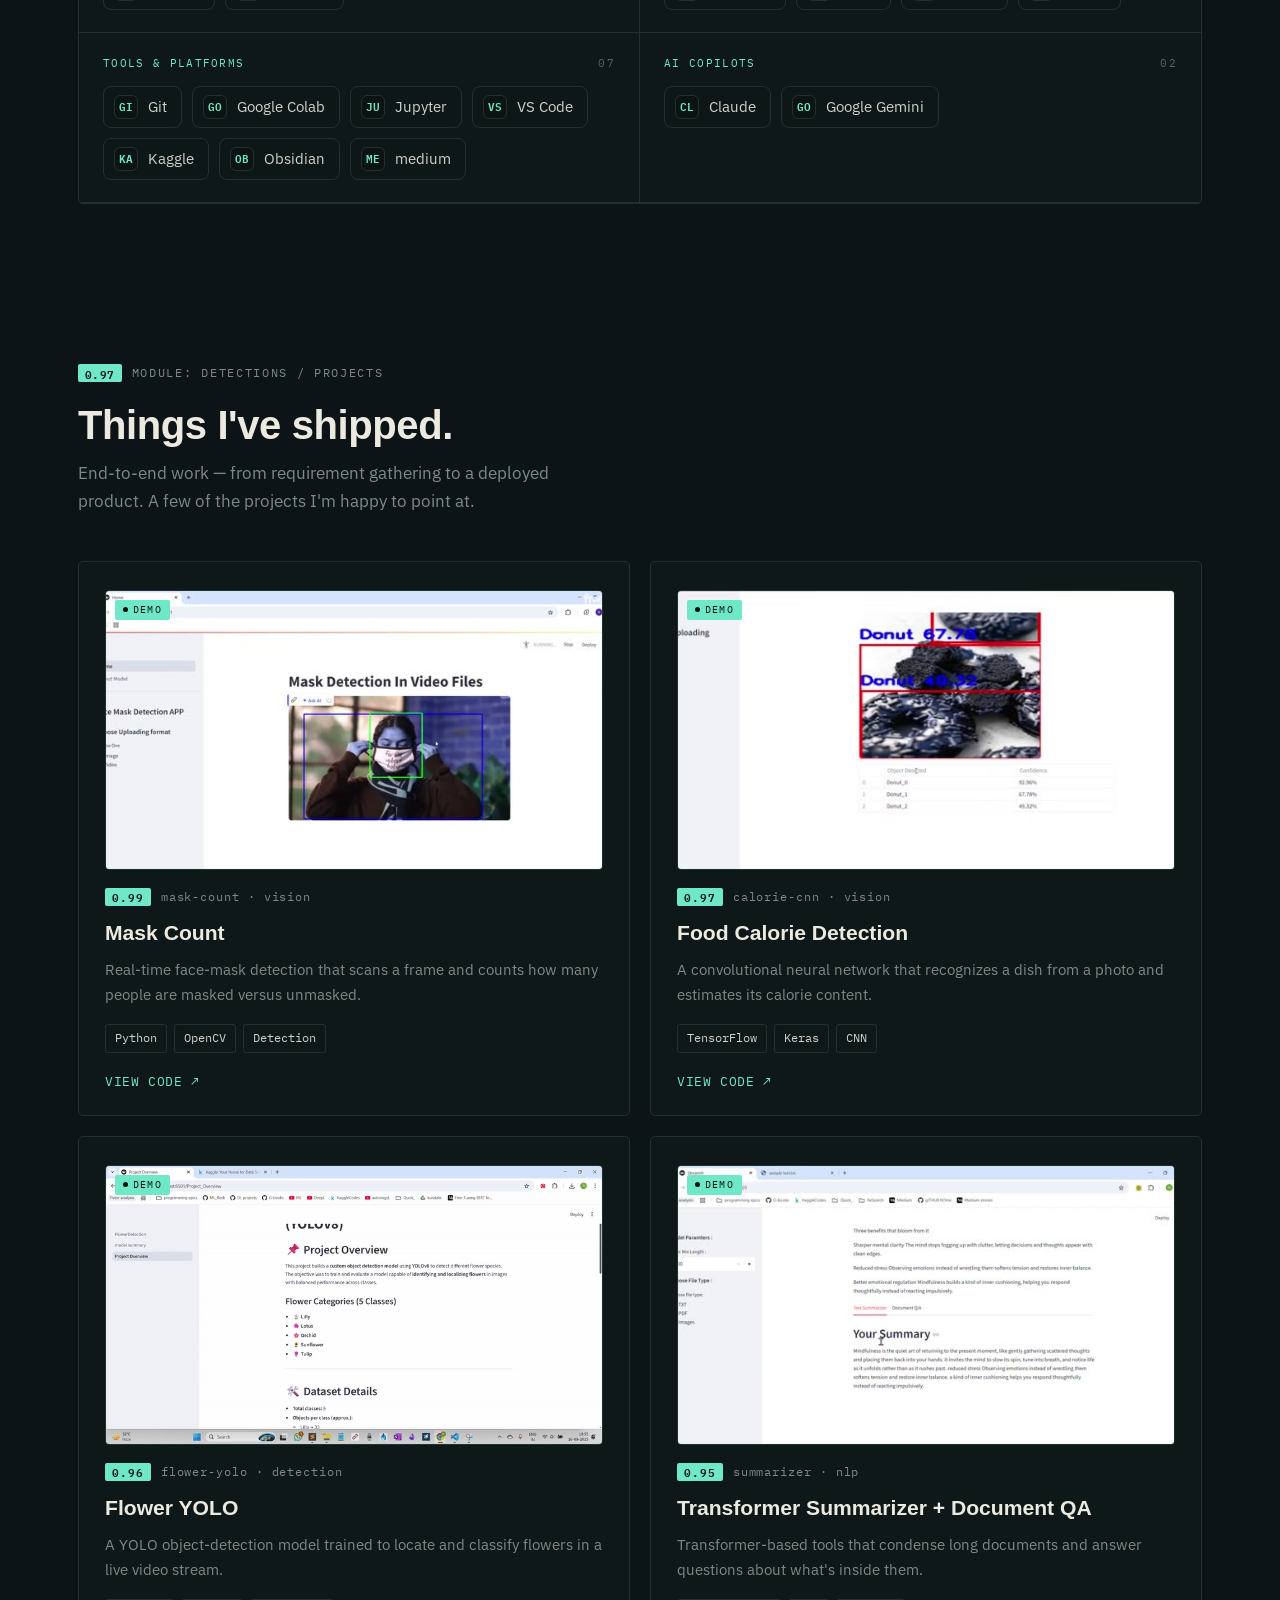
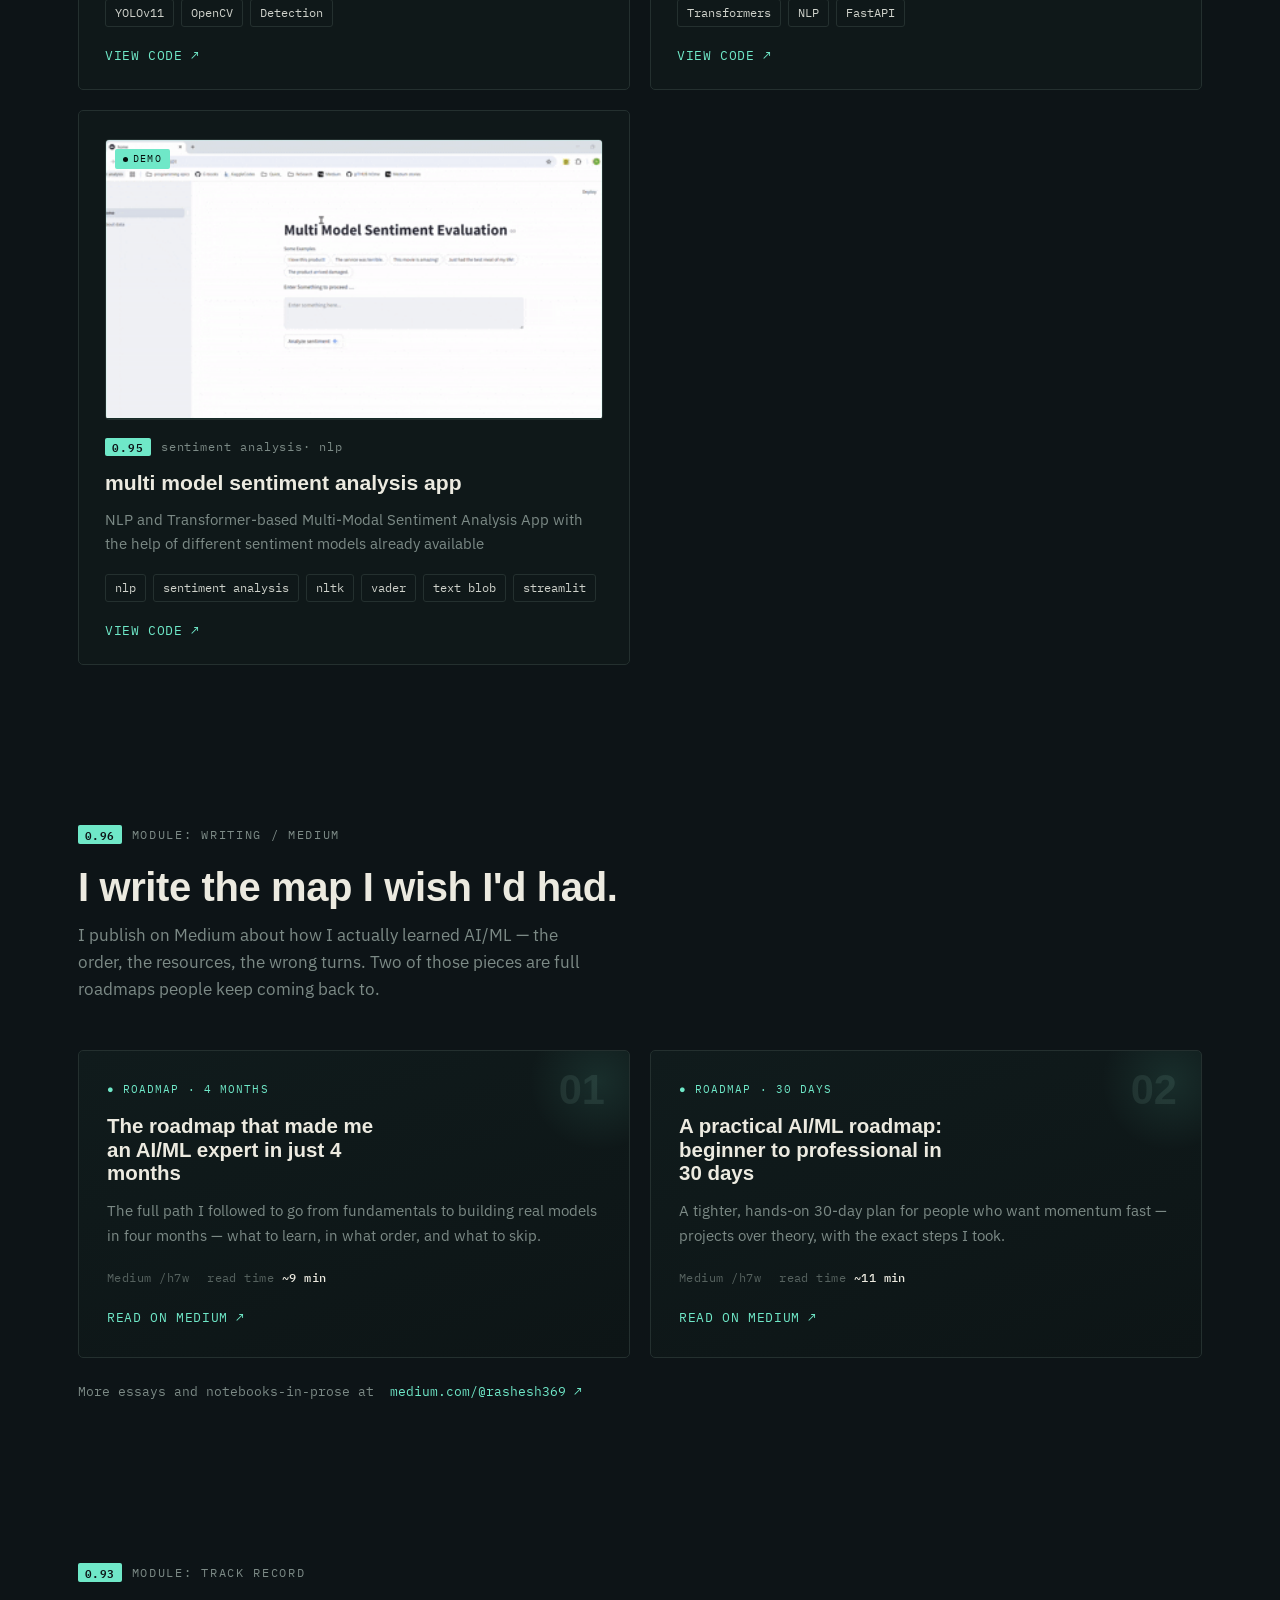
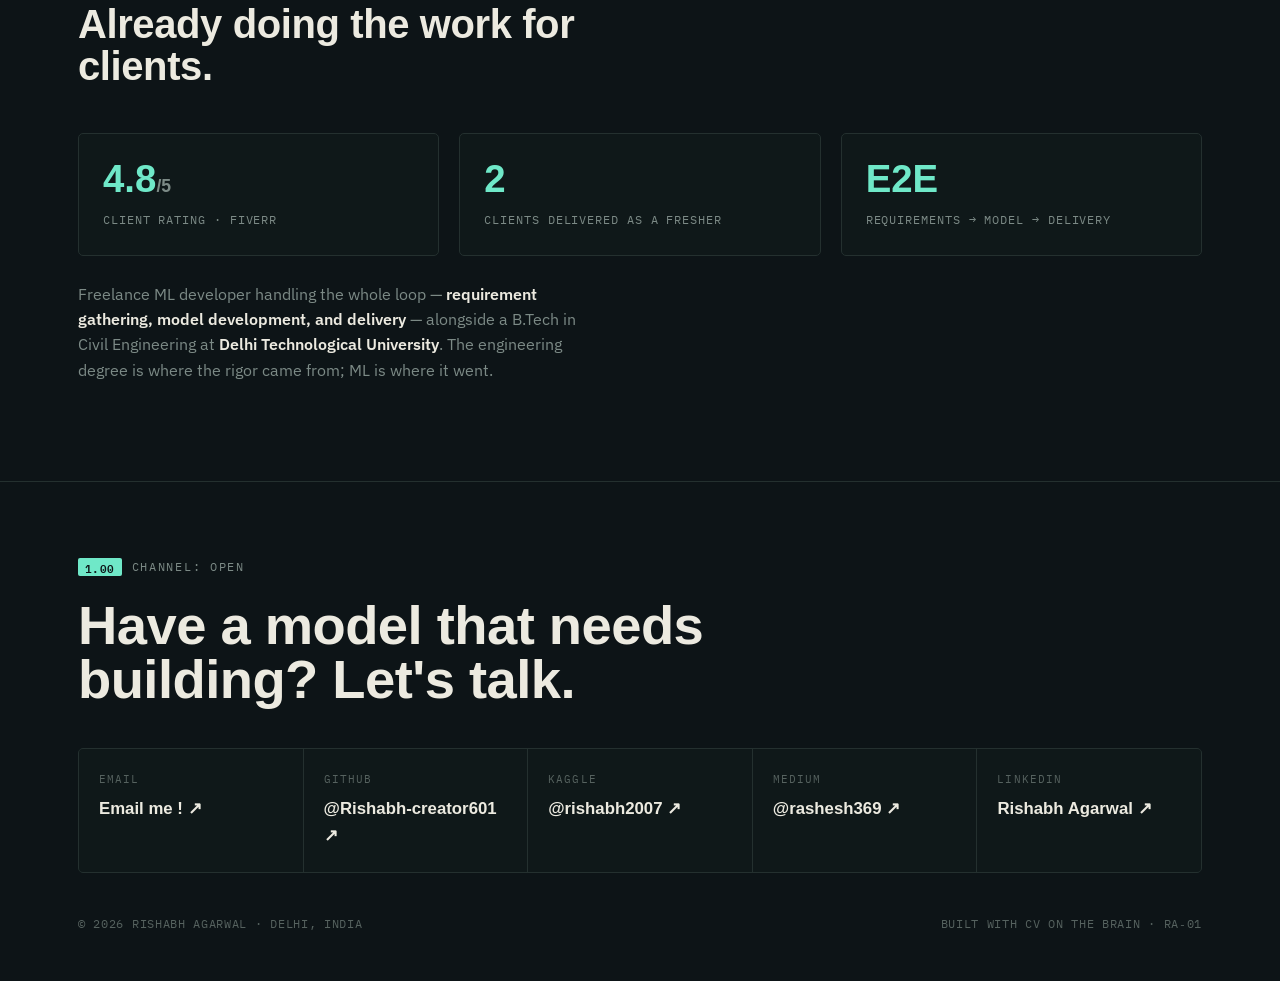
==== commit b3e8a31f: "Add Vercel Web Analytics script to static site Uses the HTML install (insights script tag) rather th" ====
--- a/index.html
+++ b/index.html
@@ -693,5 +693,11 @@
     els.forEach(function(e){io.observe(e);});
   })();
 </script>
+
+<!-- Vercel Web Analytics (static-site install; no build step / npm package needed) -->
+<script>
+  window.va = window.va || function () { (window.vaq = window.vaq || []).push(arguments); };
+</script>
+<script defer src="/_vercel/insights/script.js"></script>
 </body>
 </html>
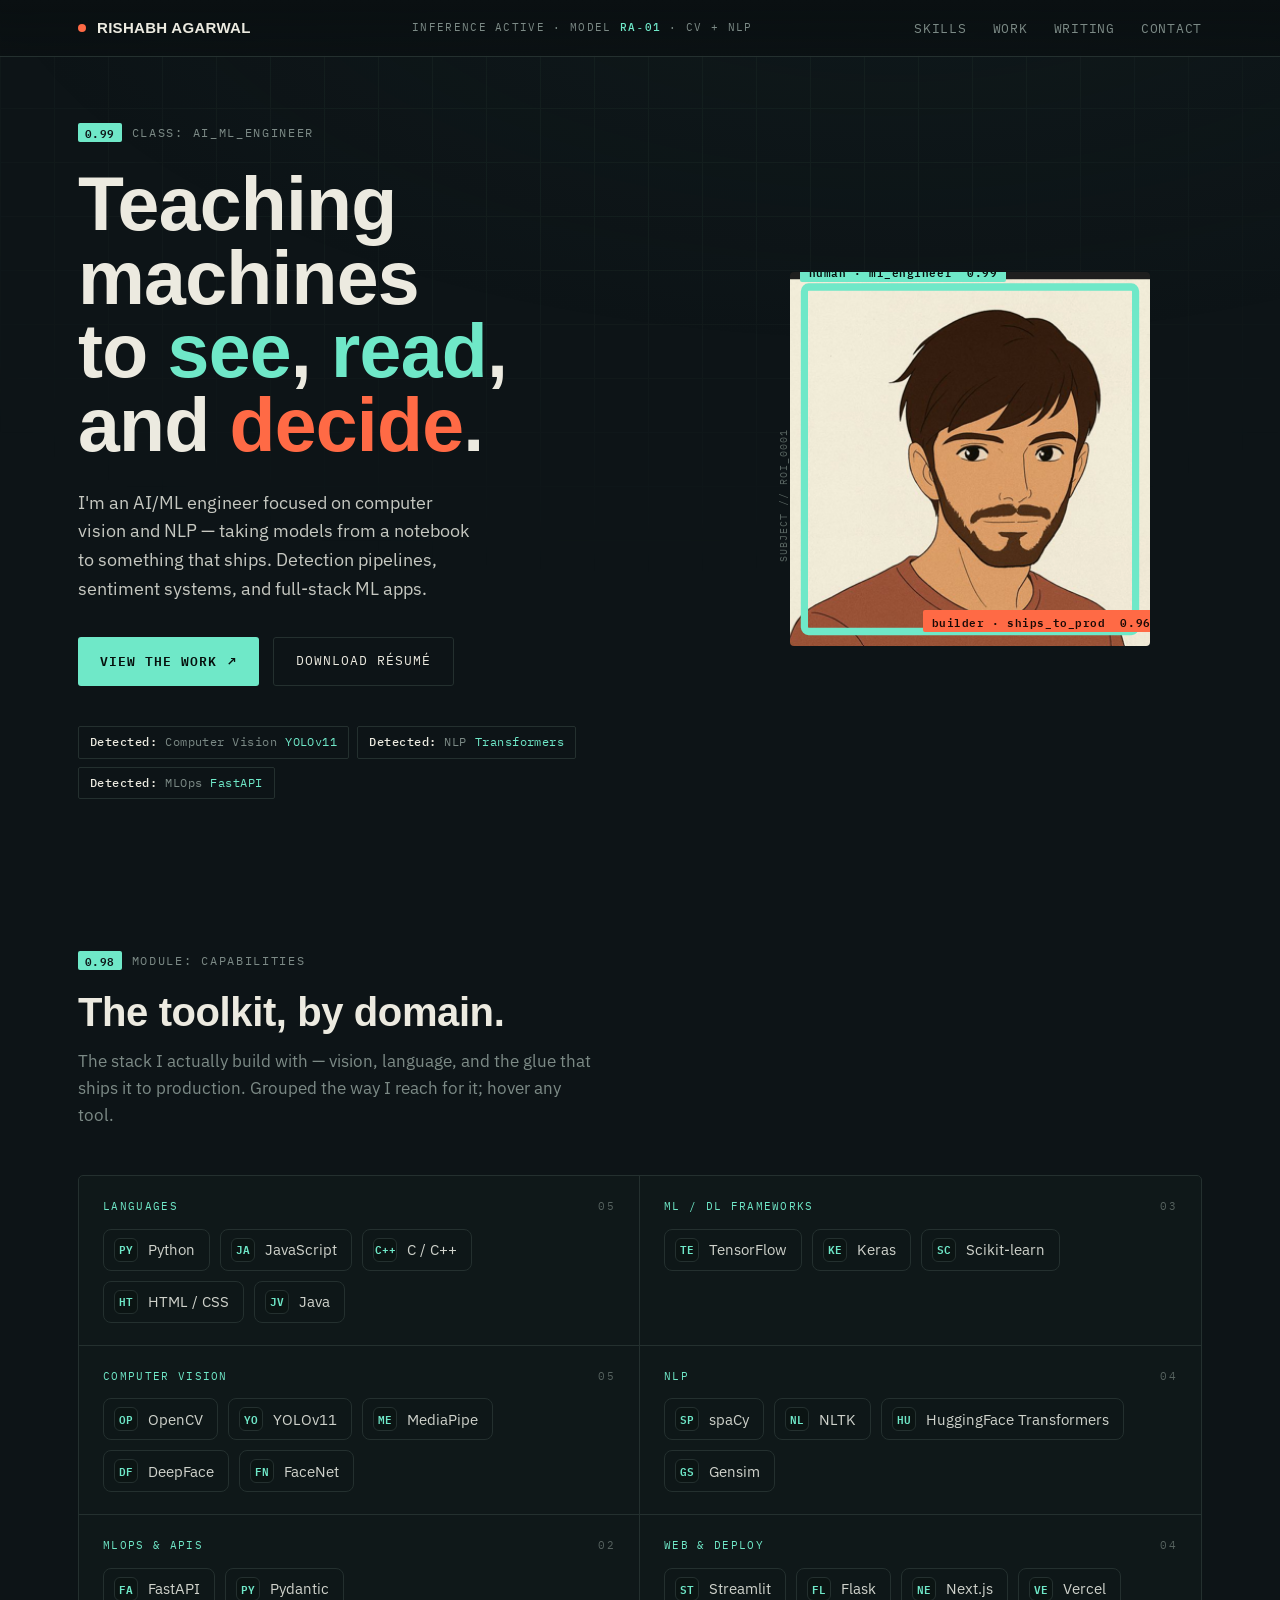
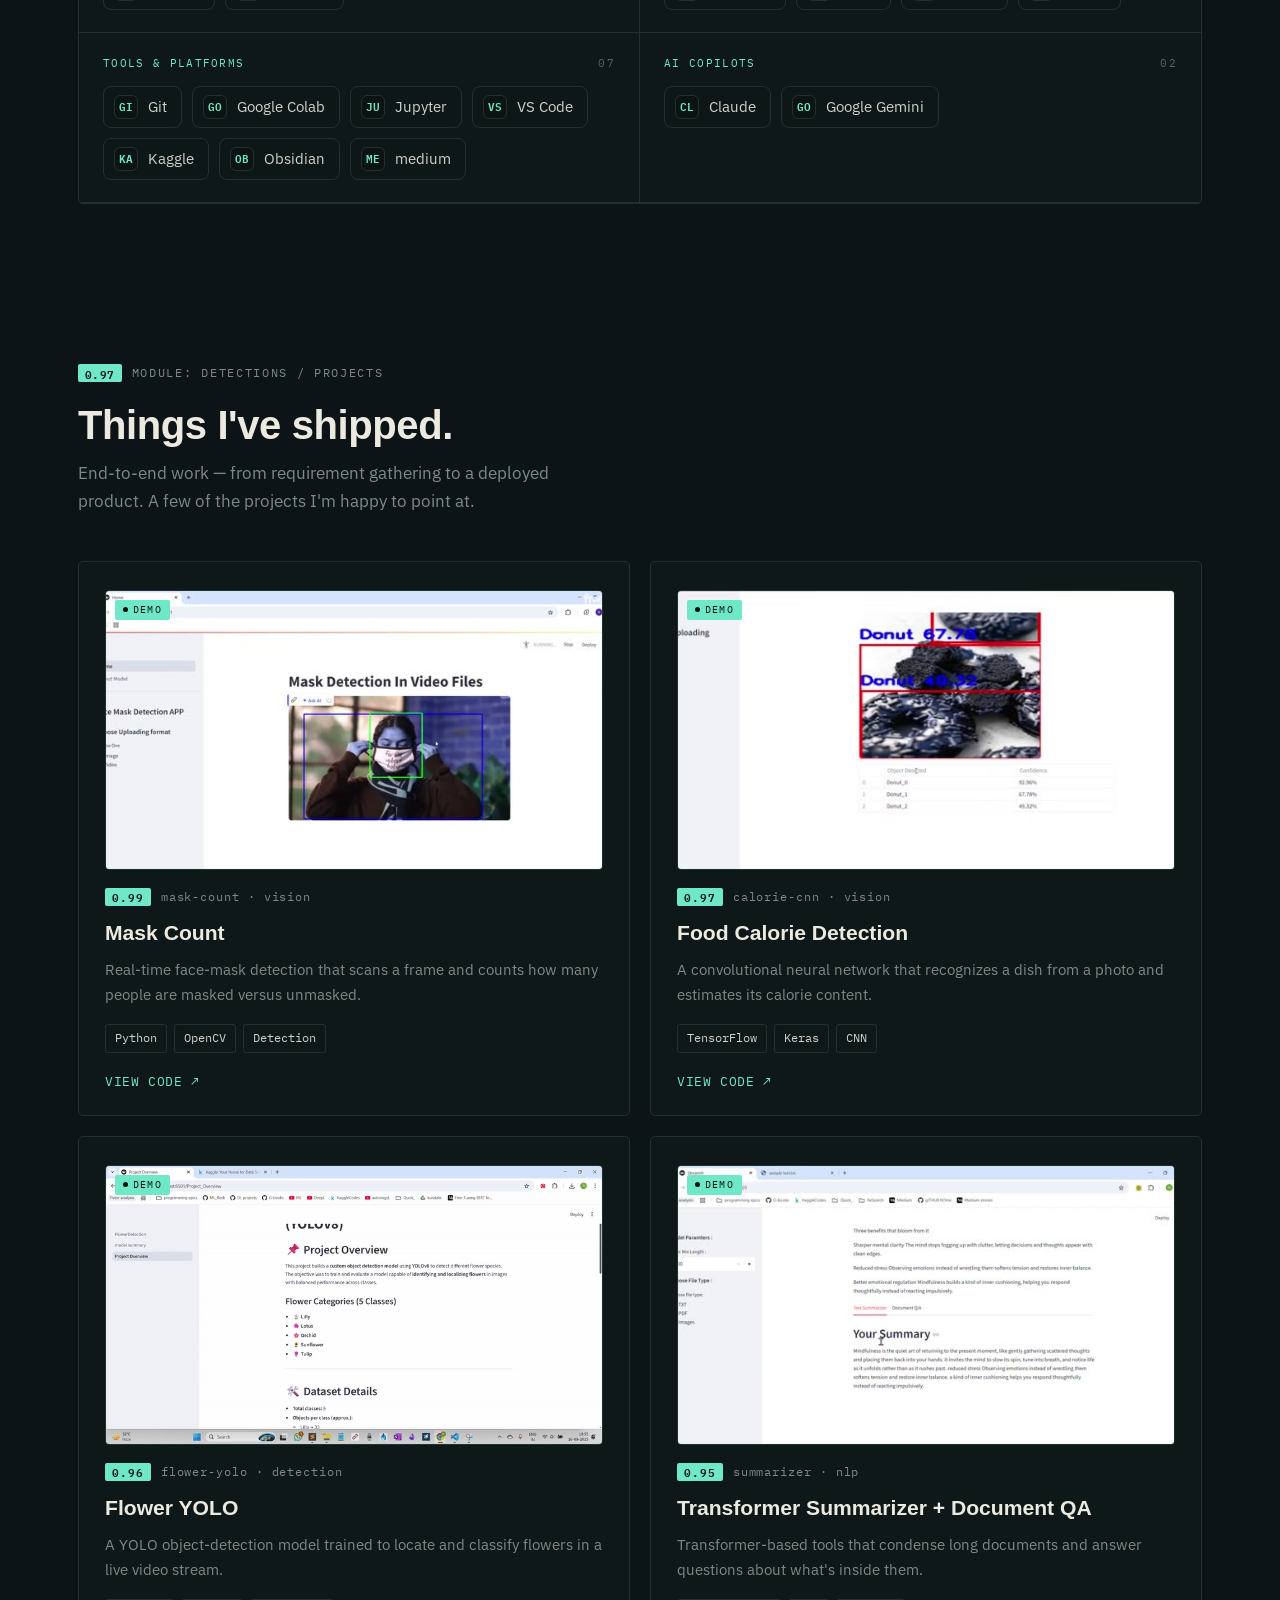
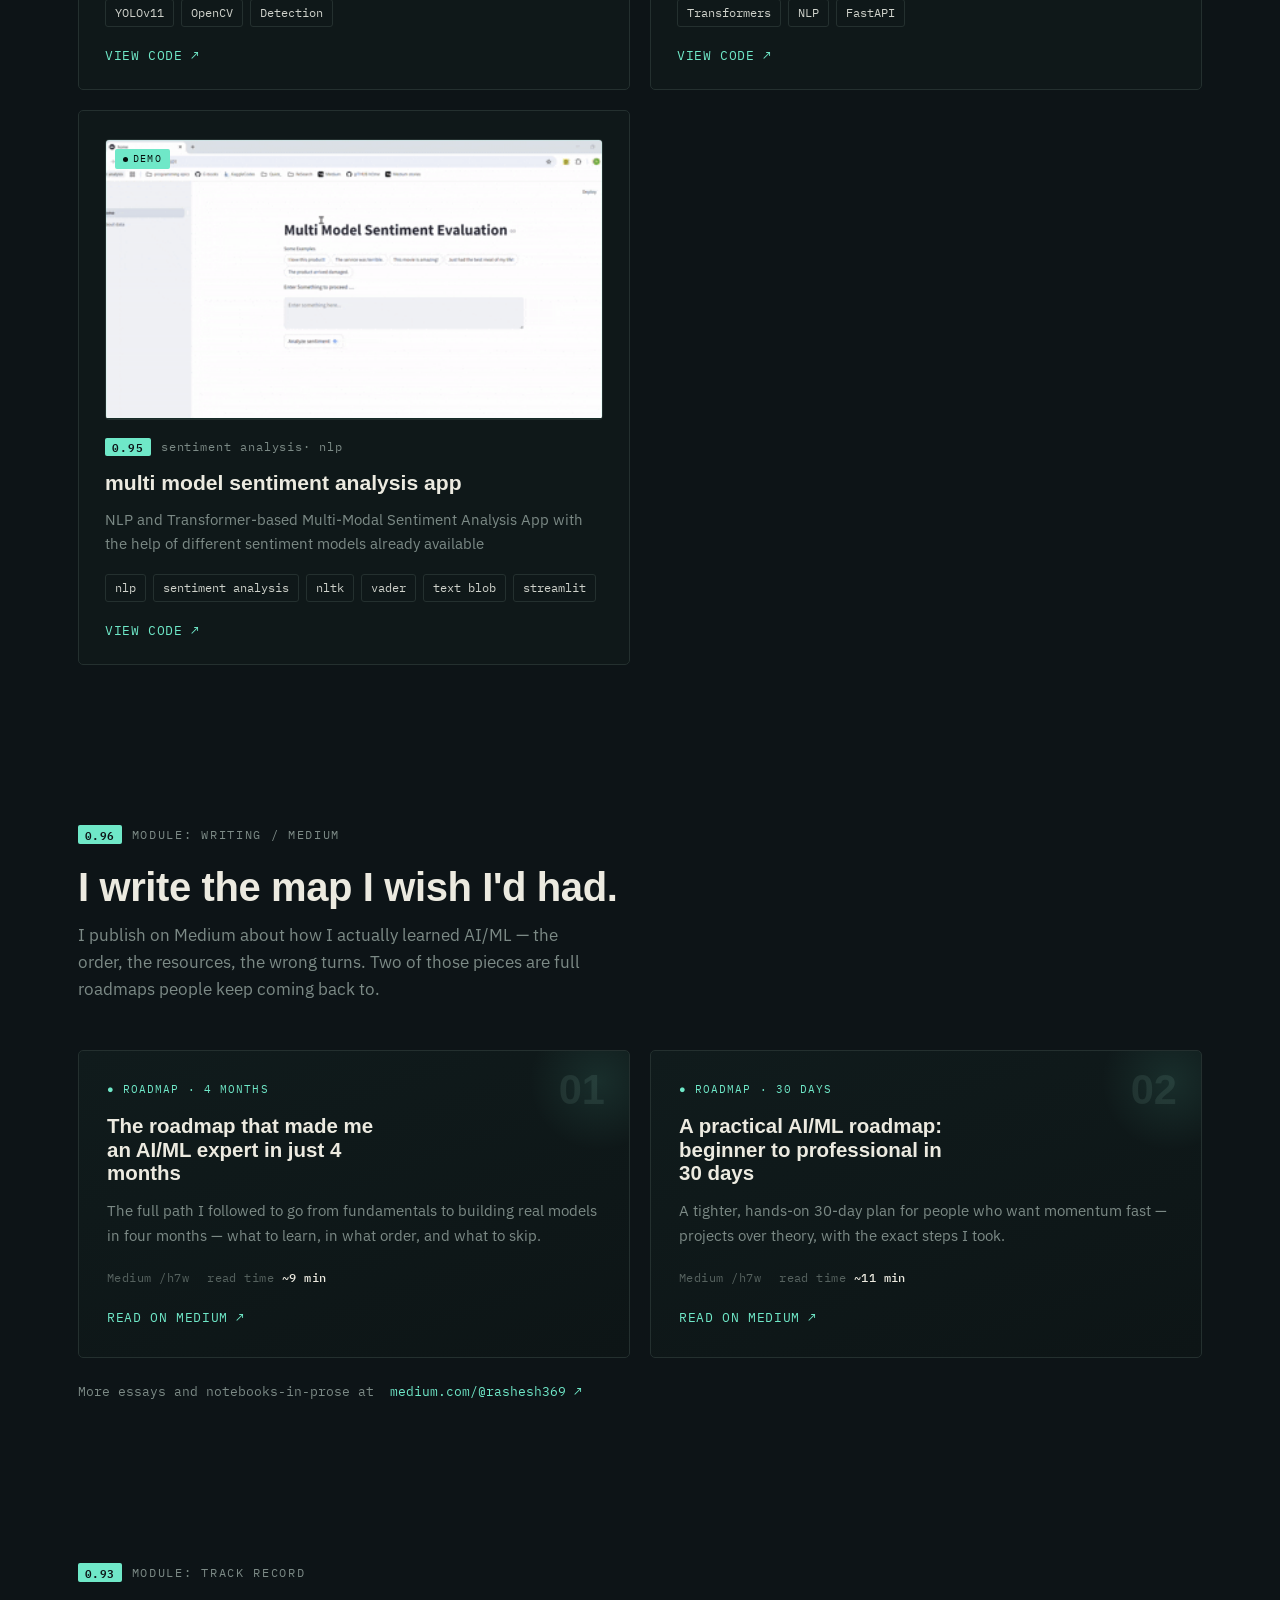
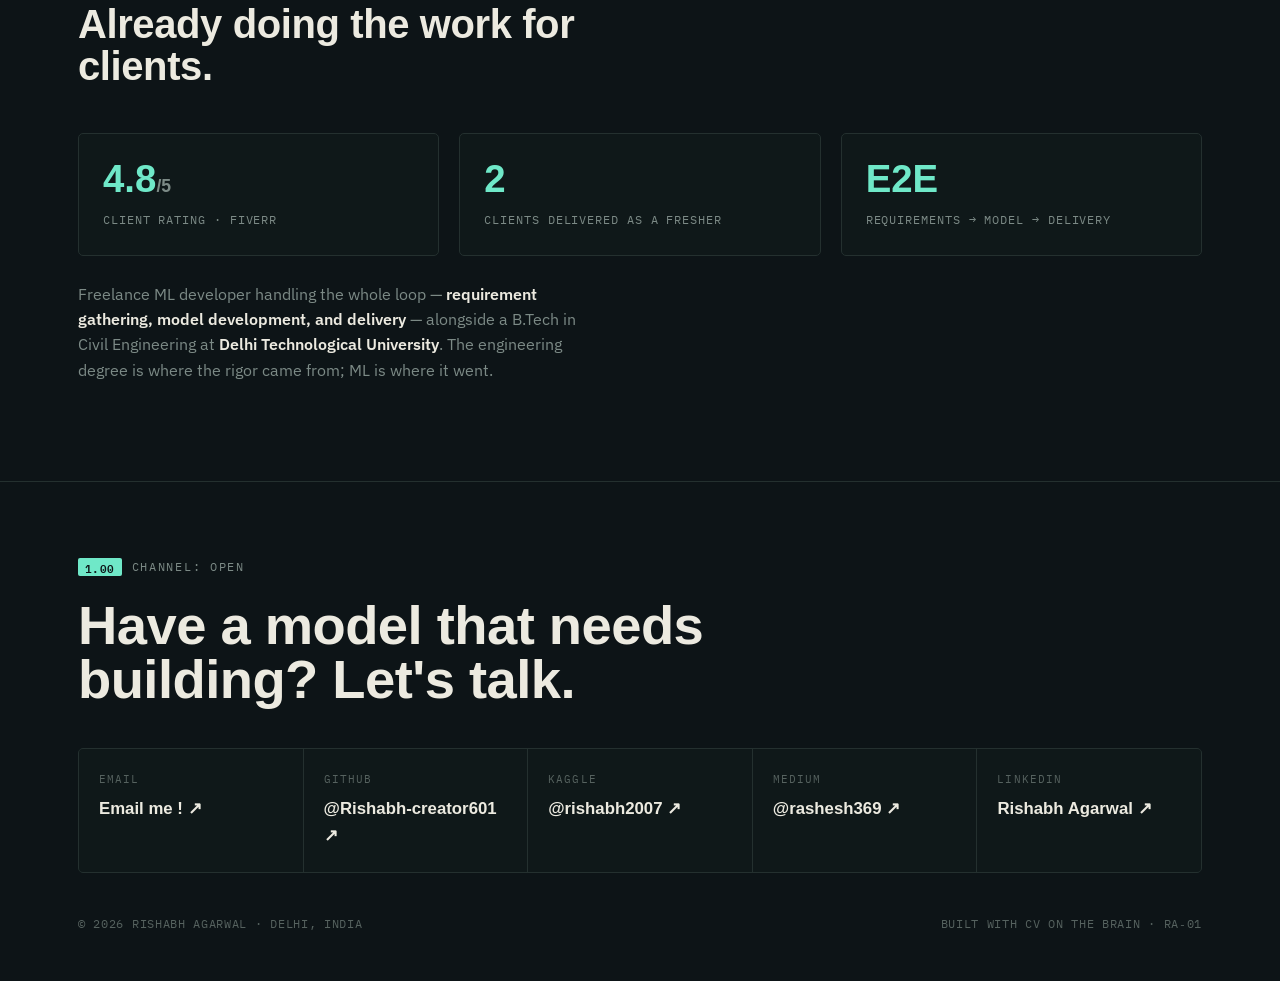
==== commit cfc8a66c: "Install and configure Vercel Web Analytics # Vercel Web Analytics Implementation  ## Summary Success" ====
--- a/index.html
+++ b/index.html
@@ -5,6 +5,10 @@
 <meta name="viewport" content="width=device-width, initial-scale=1.0" />
 <title>Rishabh Agarwal — AI / ML Engineer</title>
 <meta name="description" content="Rishabh Agarwal — AI/ML engineer specializing in computer vision and NLP. From notebook to production: detection pipelines, sentiment systems, and full-stack ML apps." />
+<script>
+  window.va = window.va || function () { (window.vaq = window.vaq || []).push(arguments); };
+</script>
+<script defer src="/_vercel/insights/script.js"></script>
 <link rel="preconnect" href="https://fonts.googleapis.com" />
 <link rel="preconnect" href="https://fonts.gstatic.com" crossorigin />
 <link href="https://fonts.googleapis.com/css2?family=Archivo+Expanded:wght@600;700;800;900&family=IBM+Plex+Mono:wght@400;500;600&family=IBM+Plex+Sans:wght@400;500;600;700&display=swap" rel="stylesheet" />
@@ -693,11 +697,5 @@
     els.forEach(function(e){io.observe(e);});
   })();
 </script>
-
-<!-- Vercel Web Analytics (static-site install; no build step / npm package needed) -->
-<script>
-  window.va = window.va || function () { (window.vaq = window.vaq || []).push(arguments); };
-</script>
-<script defer src="/_vercel/insights/script.js"></script>
 </body>
 </html>
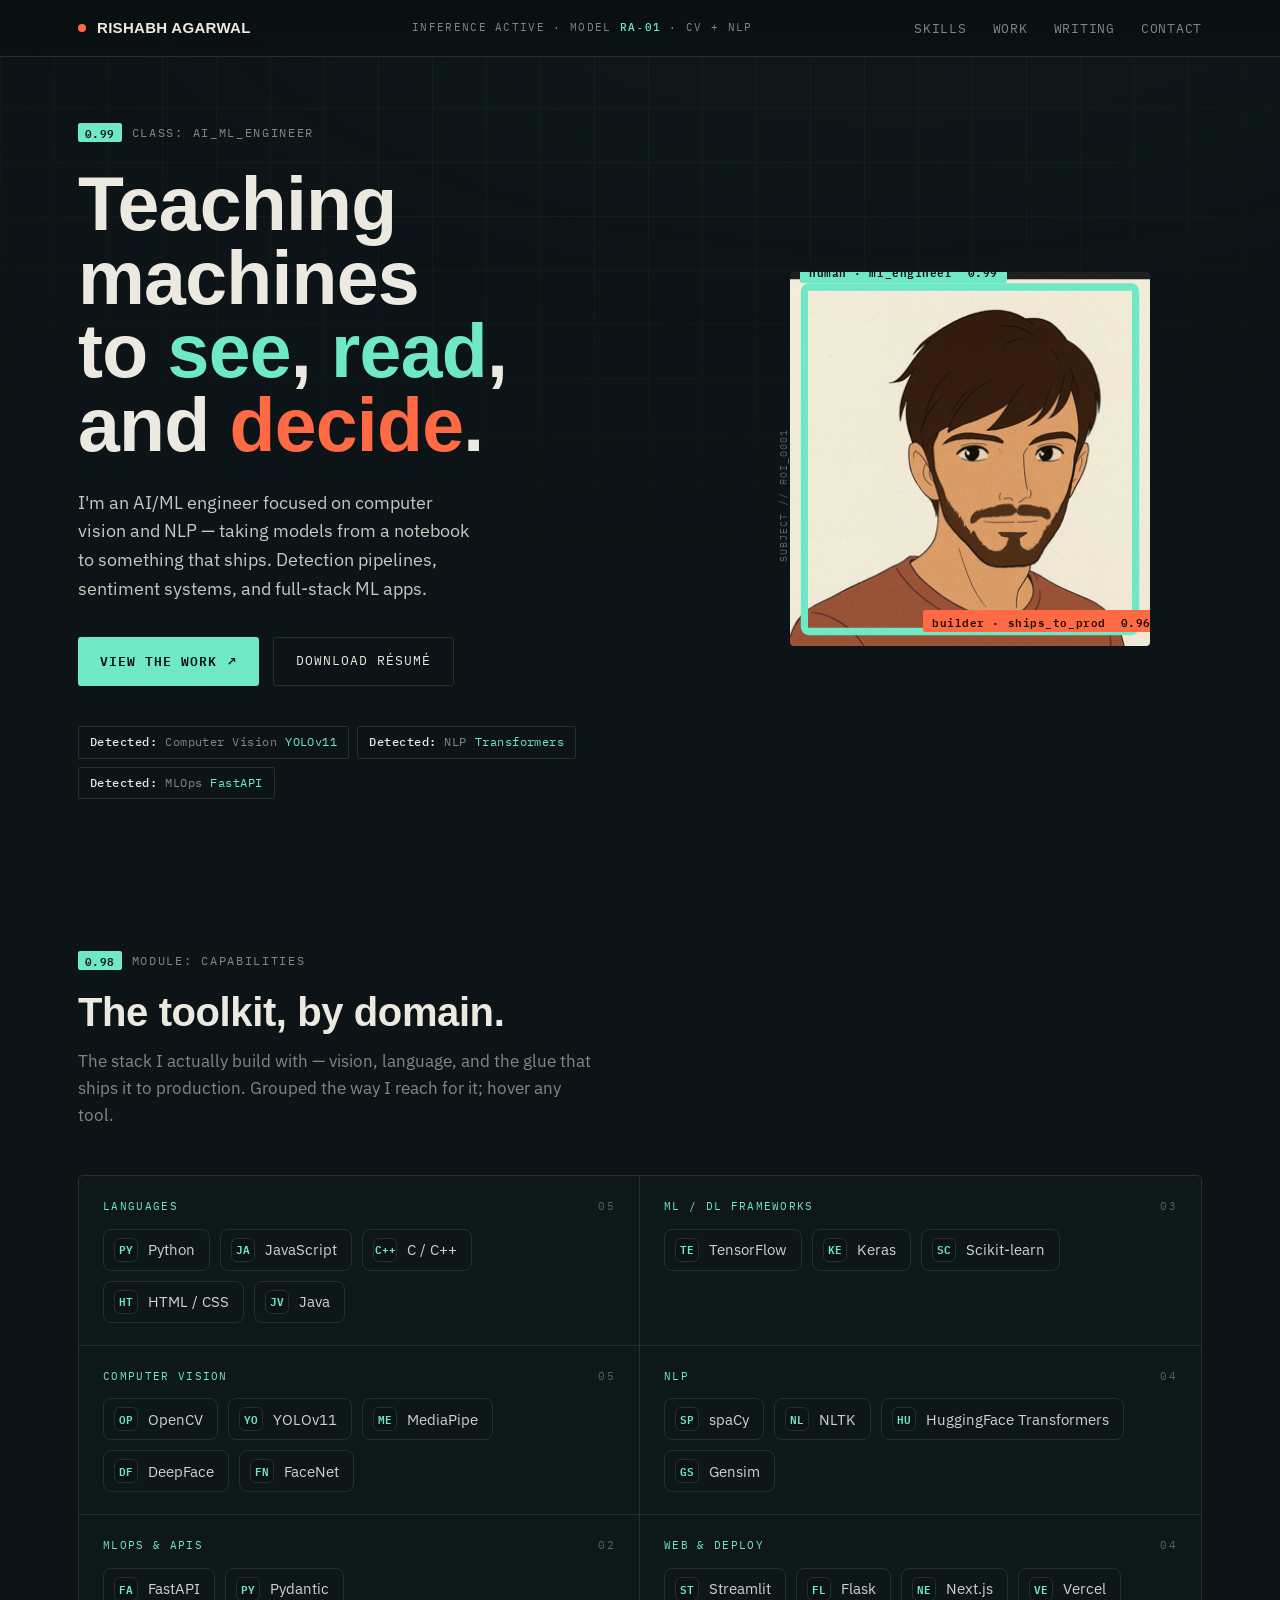
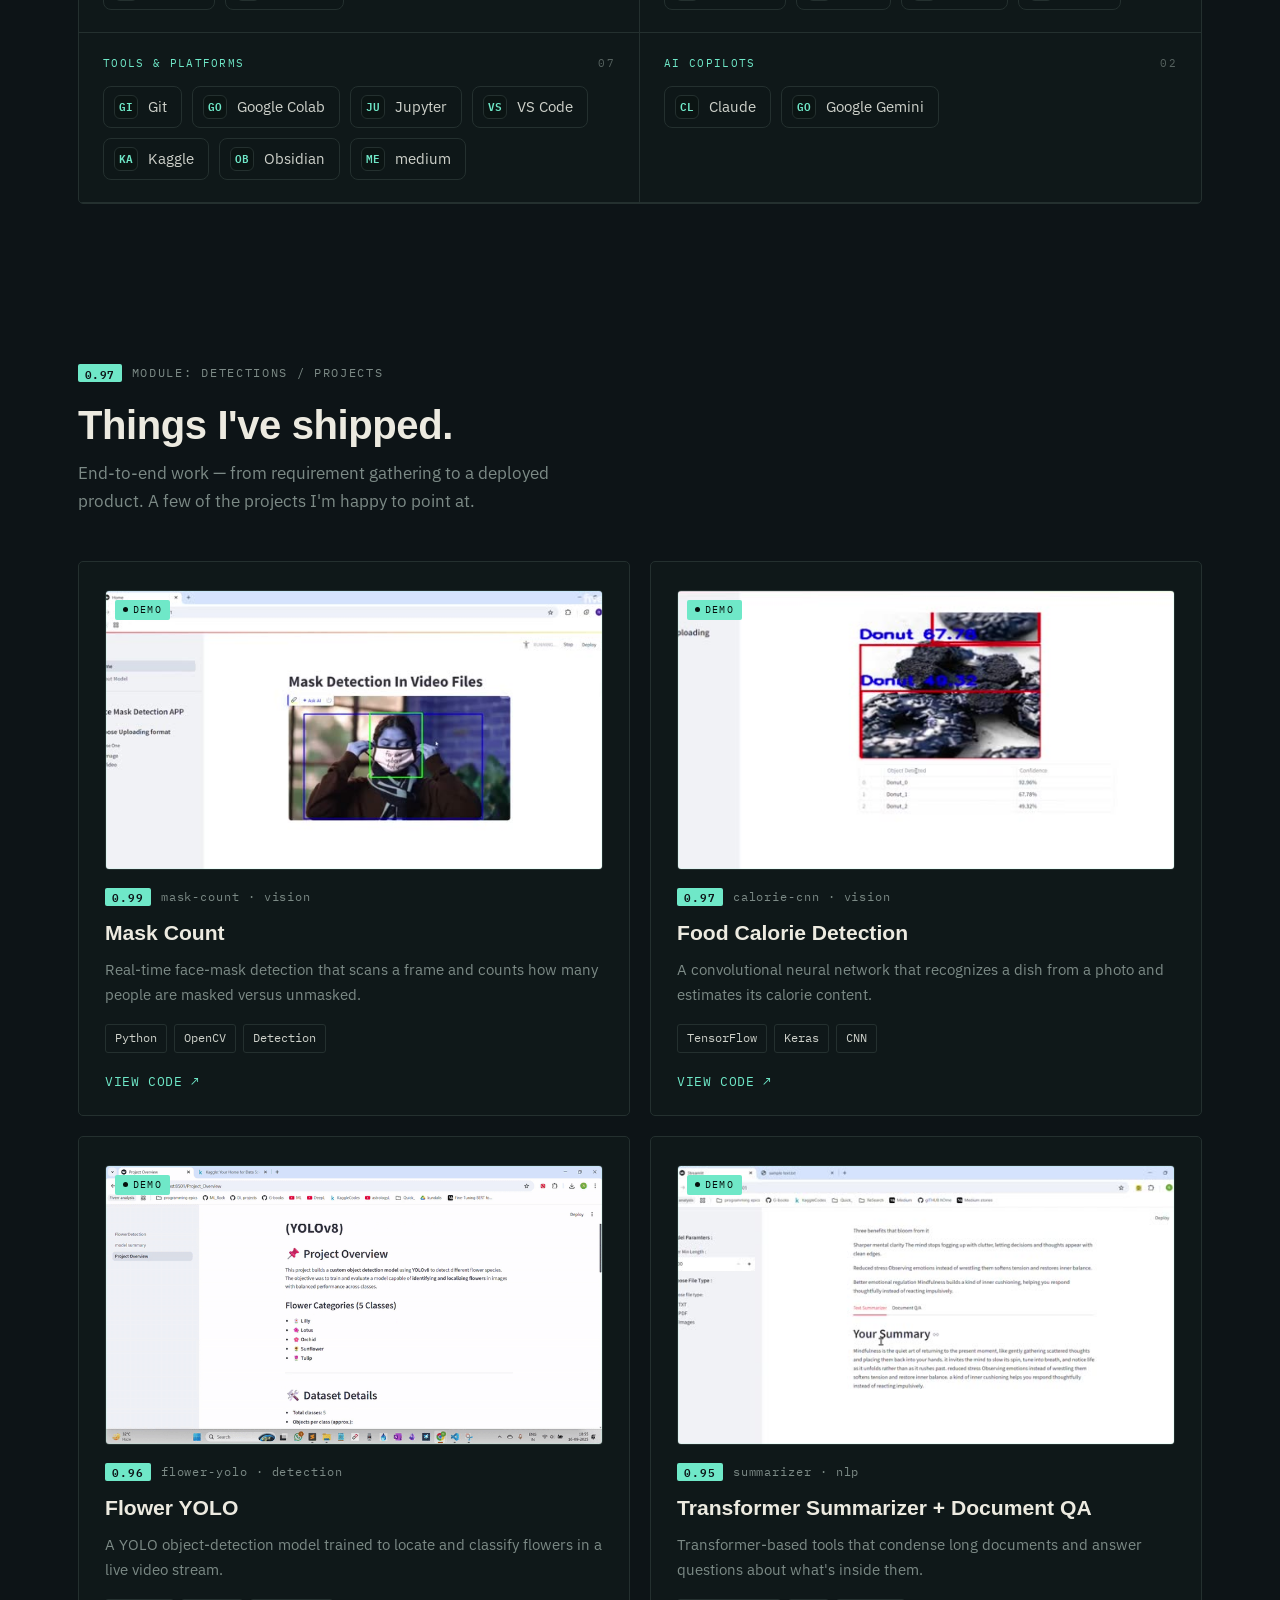
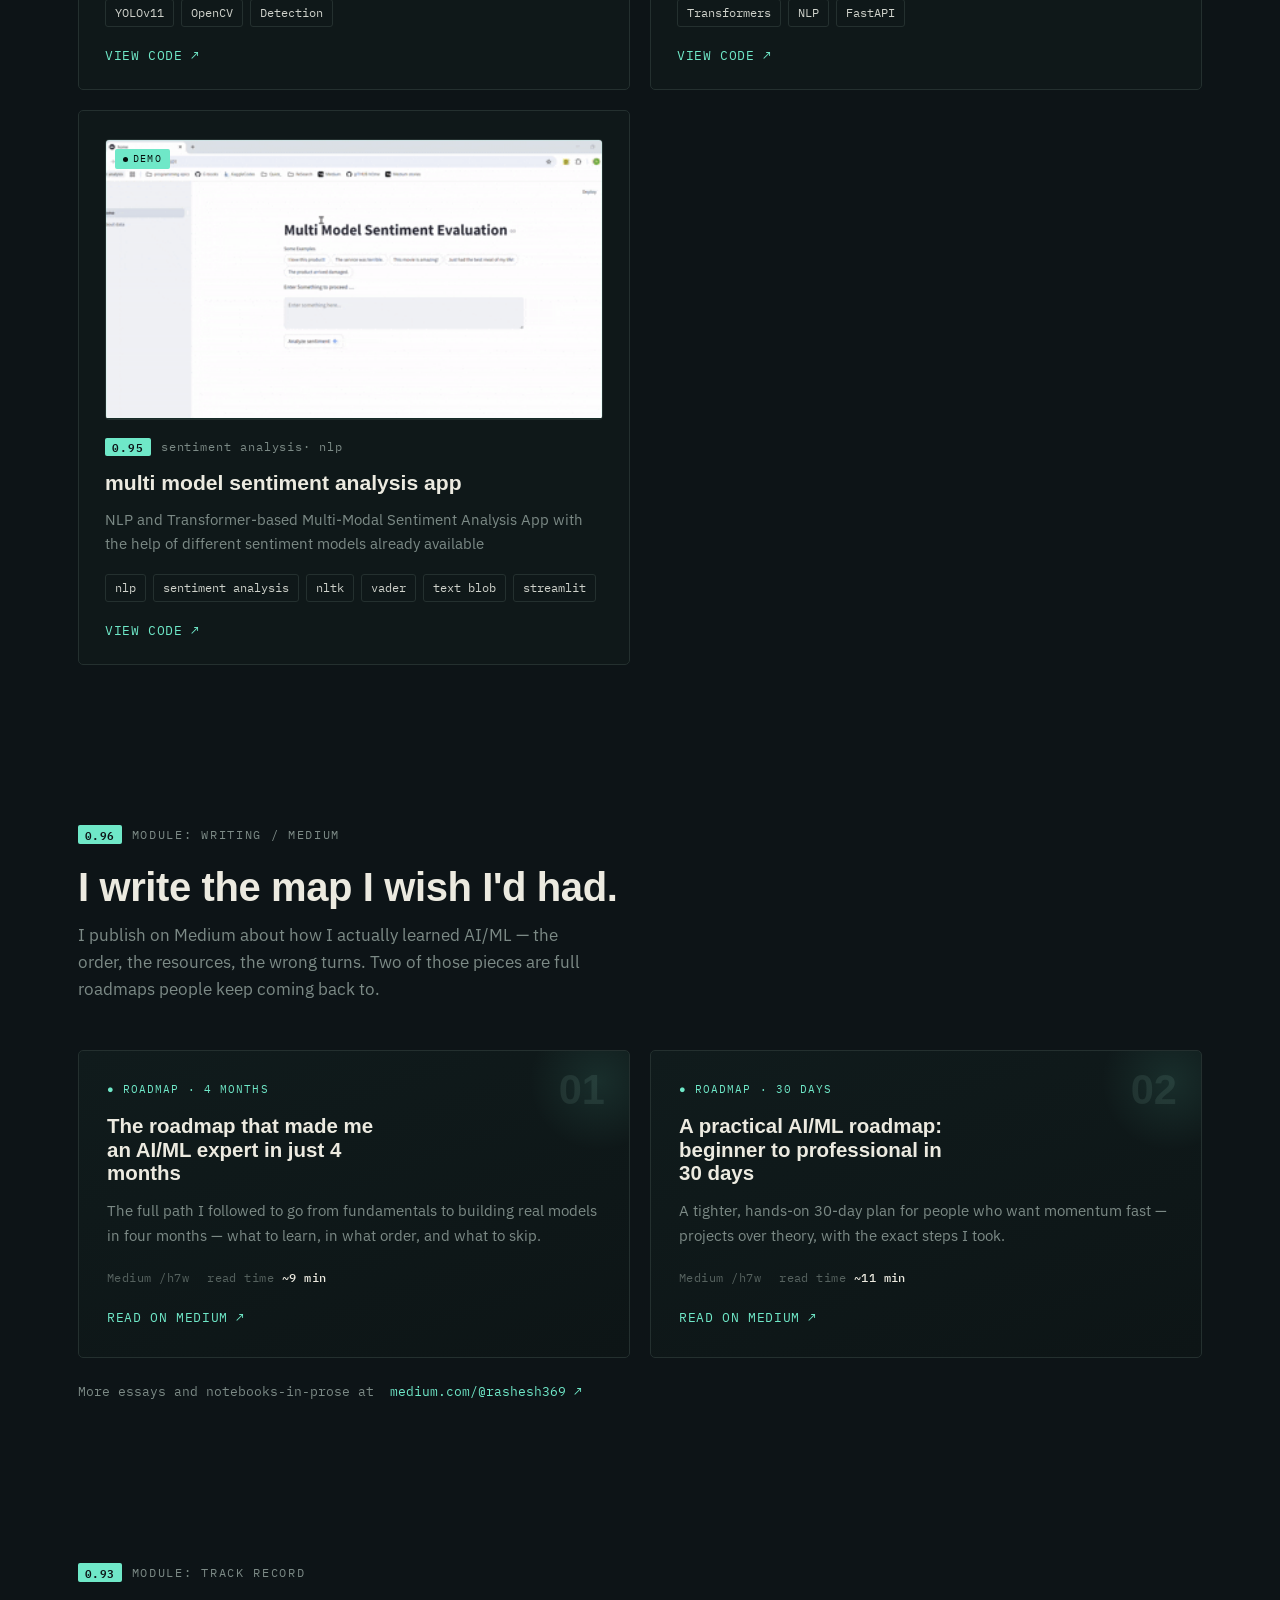
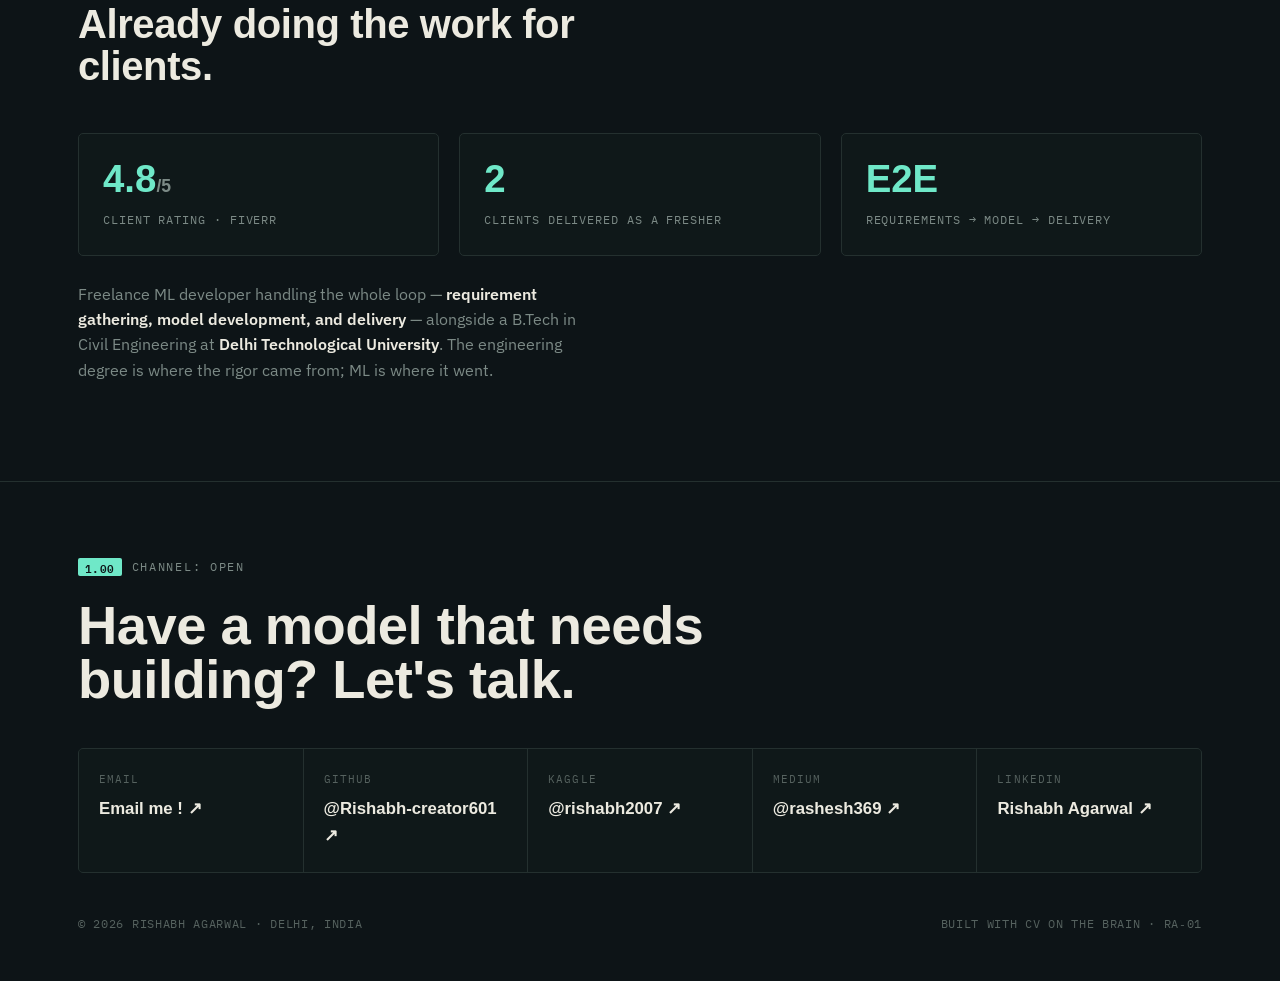
==== commit 97098687: "Merge pull request #1 from Rishabh-creator601/vercel/install-and-configure-vercel-w-1j9loo Install a" ====
--- a/index.html
+++ b/index.html
@@ -697,5 +697,11 @@
     els.forEach(function(e){io.observe(e);});
   })();
 </script>
+
+<!-- Vercel Web Analytics (static-site install; no build step / npm package needed) -->
+<script>
+  window.va = window.va || function () { (window.vaq = window.vaq || []).push(arguments); };
+</script>
+<script defer src="/_vercel/insights/script.js"></script>
 </body>
 </html>
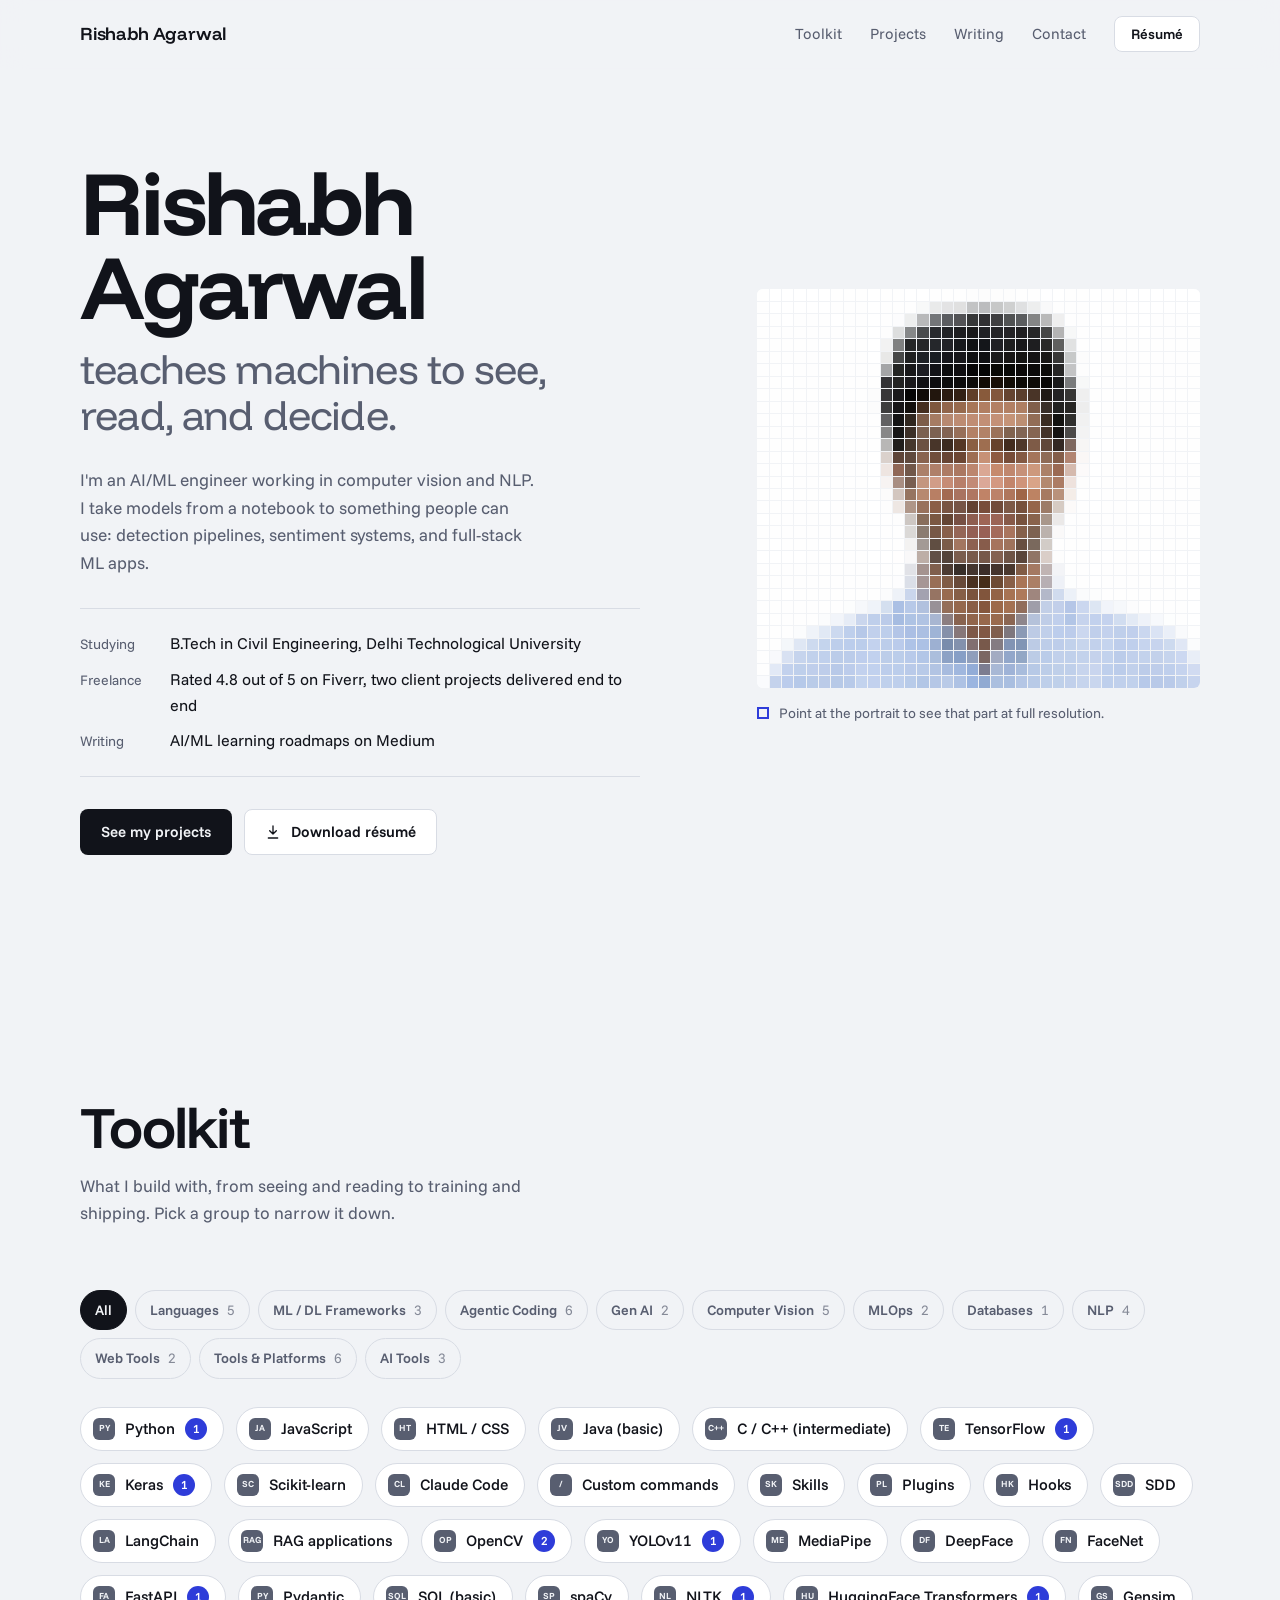
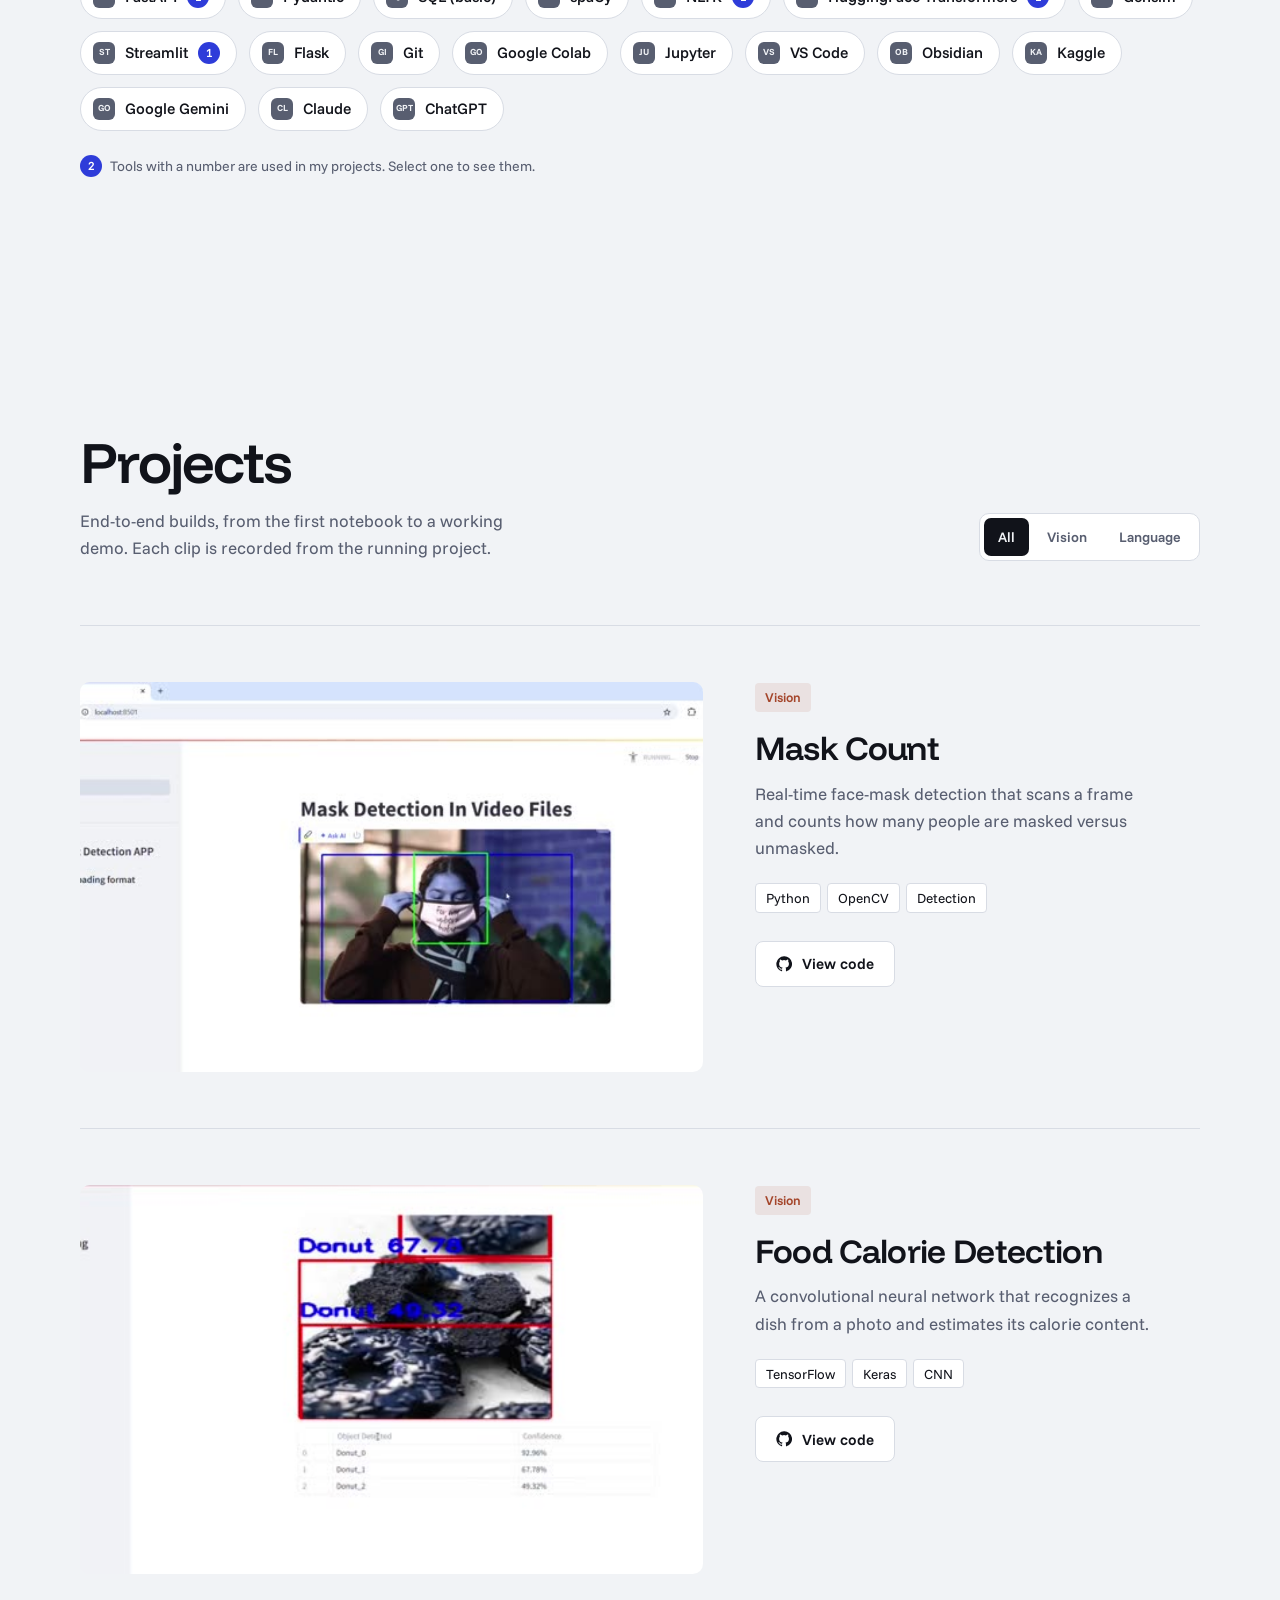
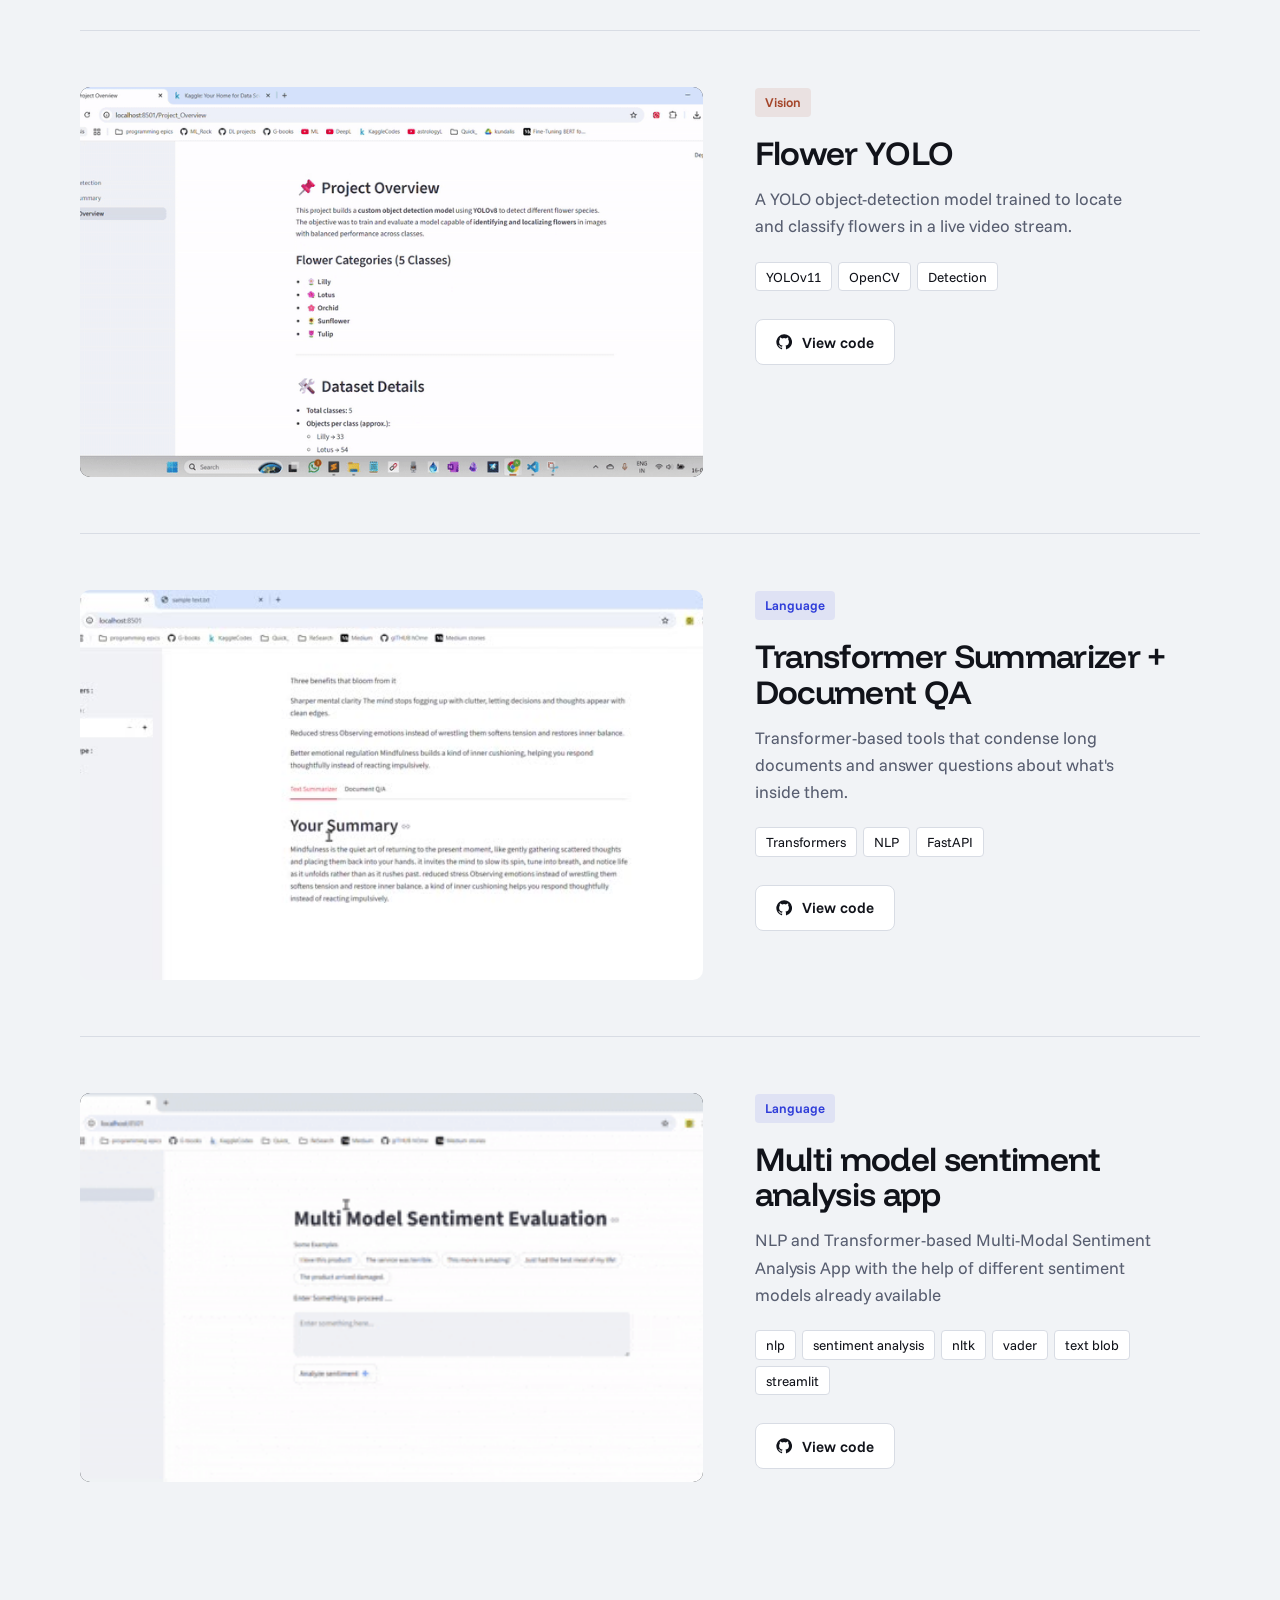
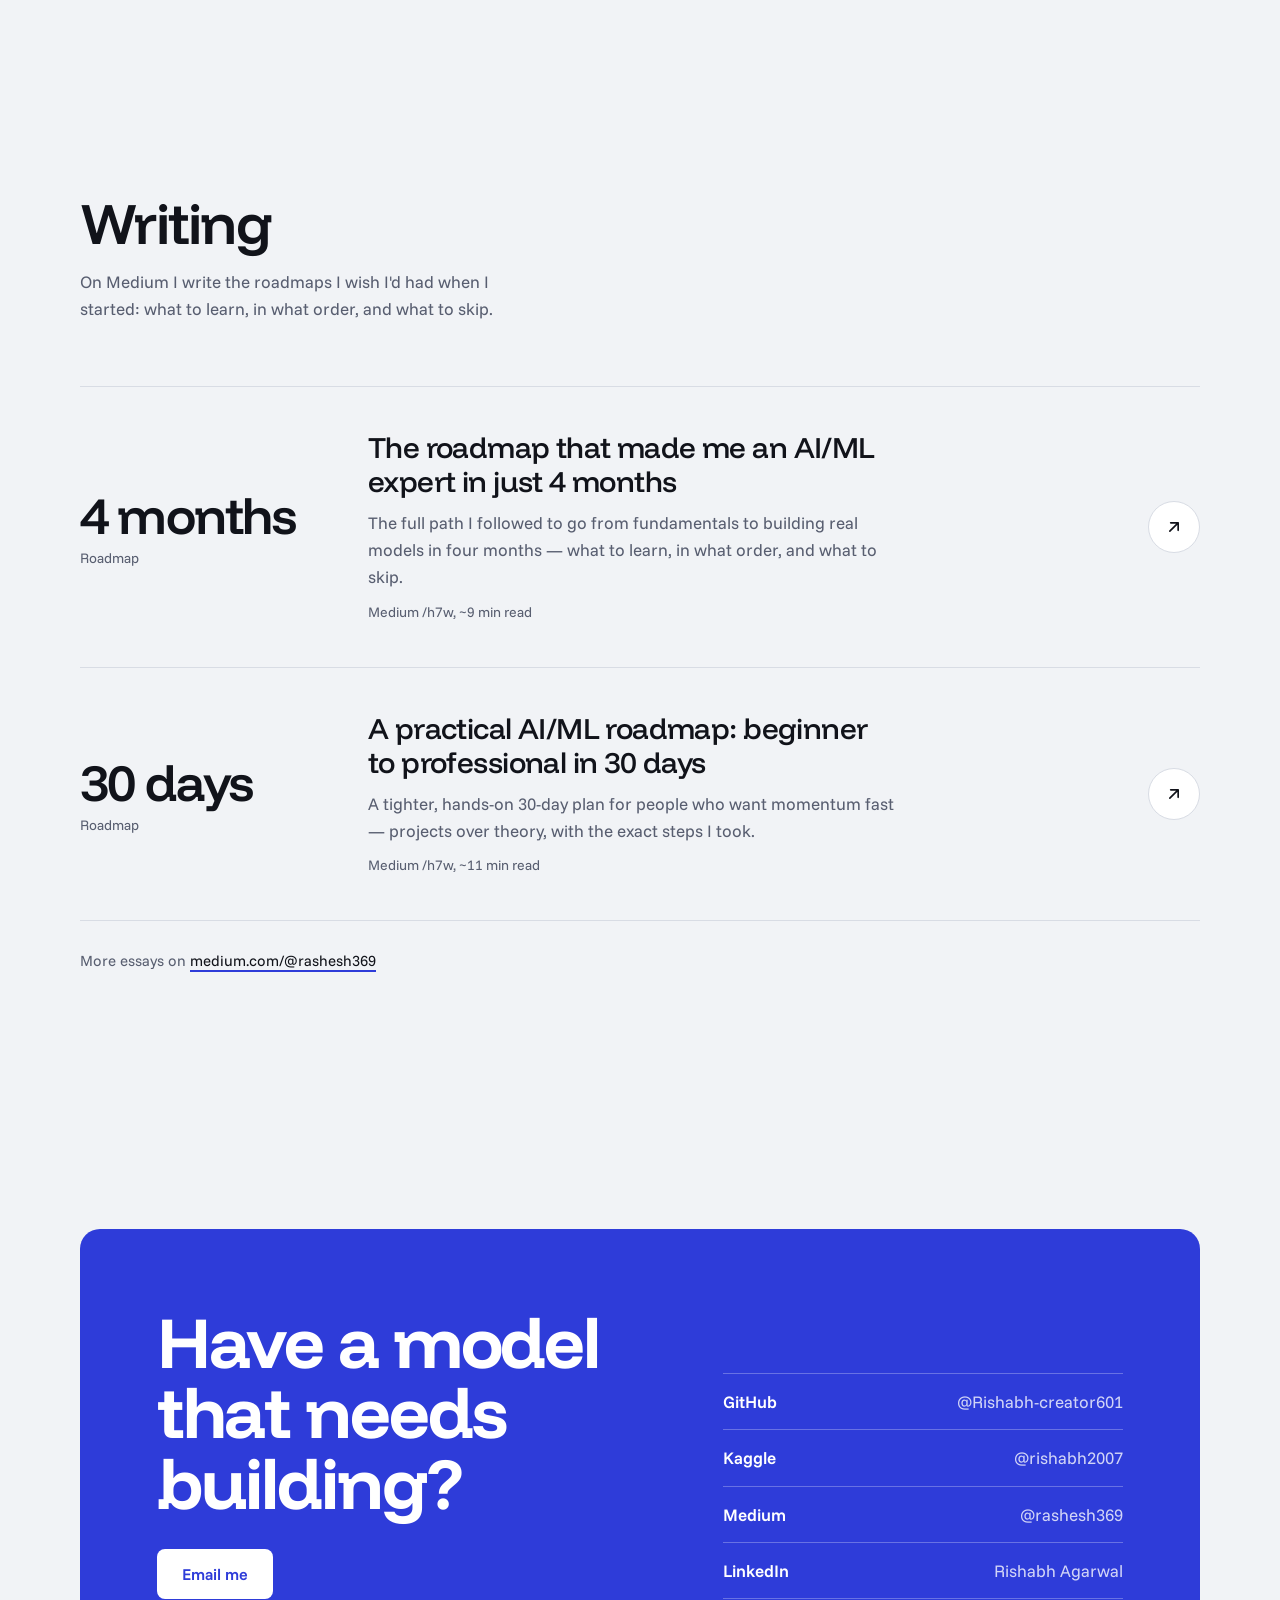
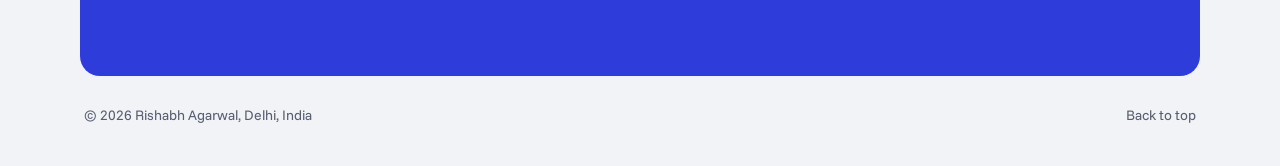
==== commit f4c19d52: "my landing page" ====
--- a/index.html
+++ b/index.html
@@ -3,705 +3,621 @@
 <head>
 <meta charset="UTF-8" />
 <meta name="viewport" content="width=device-width, initial-scale=1.0" />
-<title>Rishabh Agarwal — AI / ML Engineer</title>
-<meta name="description" content="Rishabh Agarwal — AI/ML engineer specializing in computer vision and NLP. From notebook to production: detection pipelines, sentiment systems, and full-stack ML apps." />
+<title>Rishabh Agarwal, AI / ML Engineer</title>
+<meta name="description" content="Rishabh Agarwal is an AI/ML engineer specializing in computer vision and NLP. From notebook to production: detection pipelines, sentiment systems, and full-stack ML apps." />
+<meta name="theme-color" content="#F1F3F6" />
+<!-- Vercel Web Analytics (static-site install; no build step / npm package needed) -->
 <script>
   window.va = window.va || function () { (window.vaq = window.vaq || []).push(arguments); };
 </script>
 <script defer src="/_vercel/insights/script.js"></script>
 <link rel="preconnect" href="https://fonts.googleapis.com" />
 <link rel="preconnect" href="https://fonts.gstatic.com" crossorigin />
-<link href="https://fonts.googleapis.com/css2?family=Archivo+Expanded:wght@600;700;800;900&family=IBM+Plex+Mono:wght@400;500;600&family=IBM+Plex+Sans:wght@400;500;600;700&display=swap" rel="stylesheet" />
+<link href="https://fonts.googleapis.com/css2?family=Funnel+Display:wght@400;500;600;700&family=Funnel+Sans:wght@400;500;600&display=swap" rel="stylesheet" />
 <style>
+  /* Cool paper, ink, and one ultramarine accent. Rust comes from the portrait
+     and marks vision work; ultramarine marks language work. The hero portrait
+     is drawn as a tile grid (a downsampled image) and sharpens under the pointer. */
   :root{
-    --ink:#0D1417;
-    --ink-2:#0A1012;
-    --panel:#131E20;
-    --panel-2:#16242560;
-    --line:#24302F;
-    --line-soft:#1b2625;
-    --bone:#ECEAE0;
-    --mute:#7C8A86;
-    --mute-dim:#56625f;
-    --signal:#6FE8C8;
-    --signal-dim:#6fe8c826;
-    --flare:#FF6A45;
-    --display:"Archivo Expanded", "Arial Narrow", sans-serif;
-    --body:"IBM Plex Sans", system-ui, sans-serif;
-    --mono:"IBM Plex Mono", ui-monospace, monospace;
-    --maxw:1180px;
+    --paper:#F1F3F6;
+    --surface:#FFFFFF;
+    --ink:#11131A;
+    --slate:#585E70;
+    --line:#D8DCE4;
+    --ultra:#2E3CD9;
+    --ultra-deep:#2330B8;
+    --rust:#A4452A;
+    --display:"Funnel Display", "Helvetica Neue", Arial, sans-serif;
+    --body:"Funnel Sans", system-ui, sans-serif;
+    --maxw:1200px;
+    --gut:clamp(16px, 4vw, 40px);
     --ease:cubic-bezier(.2,.7,.2,1);
   }
 
   *{box-sizing:border-box;margin:0;padding:0}
-  html{scroll-behavior:smooth}
+  html{scroll-behavior:smooth;scroll-padding-top:80px}
   body{
-    background:var(--ink);
-    color:var(--bone);
+    background:var(--paper);
+    color:var(--ink);
     font-family:var(--body);
     font-size:17px;
     line-height:1.6;
     -webkit-font-smoothing:antialiased;
     overflow-x:hidden;
   }
-  /* faint technical grid + vignette behind everything */
-  body::before{
-    content:"";
-    position:fixed;
-    inset:0;
-    background-image:
-      linear-gradient(var(--line-soft) 1px, transparent 1px),
-      linear-gradient(90deg, var(--line-soft) 1px, transparent 1px);
-    background-size:54px 54px;
-    mask-image:radial-gradient(ellipse 90% 75% at 50% 0%, #000 35%, transparent 85%);
-    opacity:.5;
-    pointer-events:none;
-    z-index:0;
-  }
-  body::after{
-    content:"";
-    position:fixed; inset:0;
-    background:radial-gradient(ellipse 120% 80% at 70% -10%, #16292740, transparent 60%);
-    pointer-events:none; z-index:0;
-  }
-
   a{color:inherit;text-decoration:none}
-  img{display:block;max-width:100%}
-  ::selection{background:var(--signal);color:var(--ink)}
-
-  .wrap{max-width:var(--maxw);margin:0 auto;padding:0 28px;position:relative;z-index:1}
-
-  /* ---------- shared label / eyebrow ---------- */
-  .det{
-    font-family:var(--mono);
-    font-size:12px;
-    letter-spacing:.14em;
-    text-transform:uppercase;
-    color:var(--signal);
-    display:inline-flex;
-    align-items:center;
-    gap:10px;
-  }
-  .det .conf{
-    color:var(--ink);
-    background:var(--signal);
-    padding:1px 7px 0;
-    border-radius:2px;
-    font-weight:600;
-    font-size:11px;
-    letter-spacing:.04em;
-  }
-  .det .cls{color:var(--mute)}
-
-  /* ---------- top HUD bar ---------- */
+  img,video{display:block;max-width:100%}
+  ul{list-style:none}
+  ::selection{background:var(--ultra);color:#fff}
+  :focus-visible{outline:2px solid var(--ultra);outline-offset:3px;border-radius:4px}
+
+  .wrap{max-width:var(--maxw);margin:0 auto;padding:0 var(--gut)}
+
+  /* ---------- header ---------- */
   header{
     position:sticky;top:0;z-index:50;
-    backdrop-filter:blur(9px);
-    background:linear-gradient(var(--ink-2), #0a1012cc);
-    border-bottom:1px solid var(--line);
-  }
-  .hud{
-    display:flex;align-items:center;justify-content:space-between;
-    height:56px;
-  }
-  .brand{
-    font-family:var(--display);
-    font-weight:800;
-    letter-spacing:.02em;
-    font-size:15px;
-    display:flex;align-items:center;gap:11px;
-  }
-  .brand .dot{
-    width:8px;height:8px;border-radius:50%;
-    background:var(--flare);
-    box-shadow:0 0 0 0 #ff6a4577;
-    animation:pulse 2.6s infinite var(--ease);
-  }
-  @keyframes pulse{
-    0%{box-shadow:0 0 0 0 #ff6a4566}
-    70%{box-shadow:0 0 0 9px #ff6a4500}
-    100%{box-shadow:0 0 0 0 #ff6a4500}
-  }
-  .status{
-    font-family:var(--mono);font-size:11px;letter-spacing:.12em;
-    color:var(--mute);text-transform:uppercase;
-  }
-  .status b{color:var(--signal);font-weight:500}
-  nav{display:flex;gap:26px}
-  nav a{
-    font-family:var(--mono);font-size:12.5px;letter-spacing:.06em;
-    color:var(--mute);transition:color .2s;text-transform:uppercase;
-  }
-  nav a:hover,nav a:focus-visible{color:var(--bone)}
-  .hud .status{display:none}
-  @media(min-width:980px){ .hud .status{display:block} }
+    background:rgba(241,243,246,.86);
+    backdrop-filter:blur(12px);-webkit-backdrop-filter:blur(12px);
+    border-bottom:1px solid transparent;
+    transition:border-color .3s;
+  }
+  header.scrolled{border-bottom-color:var(--line)}
+  .bar{display:flex;align-items:center;justify-content:space-between;height:68px;gap:24px}
+  .brand{font-family:var(--display);font-weight:600;font-size:18px;letter-spacing:-.01em}
+  nav{display:flex;align-items:center;gap:28px}
+  nav a{font-size:15px;color:var(--slate);transition:color .2s;position:relative}
+  nav a:hover,nav a.active{color:var(--ink)}
+  nav a:not(.btn)::after{
+    content:"";position:absolute;left:0;right:0;bottom:-6px;height:2px;background:var(--ultra);
+    transform:scaleX(0);transform-origin:left;transition:transform .35s var(--ease);
+  }
+  nav a.active::after{transform:scaleX(1)}
+
+  /* ---------- buttons ---------- */
+  .btn{
+    display:inline-flex;align-items:center;gap:10px;
+    font-family:var(--body);font-weight:600;font-size:15px;line-height:1;
+    padding:14px 20px;border-radius:8px;border:1px solid transparent;
+    transition:background .2s,color .2s,border-color .2s;
+  }
+  .btn svg{width:16px;height:16px;flex:none}
+  .btn-solid{background:var(--ink);color:var(--paper)}
+  .btn-solid:hover{background:var(--ultra)}
+  .btn-line{border-color:var(--line);background:var(--surface);color:var(--ink)}
+  .btn-line:hover{border-color:var(--ink)}
+  nav .btn{padding:10px 16px;font-size:14px;color:var(--ink)}
 
   /* ---------- hero ---------- */
-  .hero{padding:62px 0 70px;position:relative}
-  .hero-grid{
-    display:grid;
-    grid-template-columns:1.25fr .95fr;
-    gap:48px;align-items:center;
-  }
-  .kicker{margin-bottom:26px}
+  .hero{padding:clamp(40px,7vw,96px) 0 clamp(72px,9vw,128px)}
+  .hero-grid{display:grid;grid-template-columns:minmax(0,1.15fr) minmax(0,.85fr);gap:clamp(36px,6vw,96px);align-items:center}
   h1{
     font-family:var(--display);
-    font-weight:800;
-    font-size:clamp(2.5rem,6.2vw,4.7rem);
-    line-height:.98;
-    letter-spacing:-.01em;
-    margin-bottom:26px;
-  }
-  h1 .em{
-    color:var(--signal);
-    position:relative;
-  }
-  h1 .em2{color:var(--flare)}
-  .lede{
-    font-size:1.12rem;
-    color:#c6c8c1;
-    max-width:36ch;
-    margin-bottom:34px;
-  }
-  .cta-row{display:flex;flex-wrap:wrap;gap:14px;margin-bottom:40px}
-  .btn{
-    font-family:var(--mono);
-    font-size:13px;letter-spacing:.08em;text-transform:uppercase;
-    padding:13px 22px;border-radius:3px;
+    font-size:clamp(3rem,7vw,6rem);
+    line-height:.94;letter-spacing:-.035em;
+    margin-bottom:28px;
+  }
+  h1 .name{display:block;font-weight:700}
+  h1 .does{display:block;font-weight:400;color:var(--slate);font-size:.46em;line-height:1.12;letter-spacing:-.02em;margin-top:.45em;max-width:20ch}
+  .lede{font-size:clamp(1.05rem,1.35vw,1.2rem);color:var(--slate);max-width:46ch;margin-bottom:32px}
+  .facts{display:grid;grid-template-columns:auto minmax(0,1fr);gap:10px 28px;padding:22px 0;border-top:1px solid var(--line);border-bottom:1px solid var(--line);margin-bottom:32px;max-width:560px}
+  .facts dt{font-size:14px;color:var(--slate);padding-top:2px}
+  .facts dd{font-size:16px}
+  .cta-row{display:flex;flex-wrap:wrap;gap:12px}
+
+  .portrait{width:100%;max-width:460px;justify-self:end}
+  .portrait canvas{
+    display:block;width:100%;aspect-ratio:628/565;
+    border-radius:6px;background:#FFFFFF;
+    cursor:crosshair;touch-action:pan-y;
+  }
+  .portrait figcaption{margin-top:14px;font-size:14px;color:var(--slate);display:flex;align-items:center;gap:10px}
+  .portrait figcaption i{width:12px;height:12px;border:2px solid var(--ultra);flex:none}
+
+  /* ---------- sections ---------- */
+  section{padding:clamp(72px,10vw,136px) 0}
+  .sec-head{display:flex;justify-content:space-between;align-items:flex-end;flex-wrap:wrap;gap:24px 48px;margin-bottom:clamp(40px,5vw,64px)}
+  h2{font-family:var(--display);font-weight:600;font-size:clamp(2.2rem,4.6vw,3.6rem);line-height:1;letter-spacing:-.03em;margin-bottom:16px}
+  .sec-head p{color:var(--slate);max-width:52ch}
+
+  /* ---------- projects ---------- */
+  .filter{display:flex;gap:4px;padding:4px;background:var(--surface);border:1px solid var(--line);border-radius:10px}
+  .filter button{
+    font:inherit;font-size:14px;font-weight:600;color:var(--slate);
+    background:none;border:0;border-radius:7px;padding:8px 14px;cursor:pointer;
+    transition:background .2s,color .2s;
+  }
+  .filter button:hover{color:var(--ink)}
+  .filter button[aria-pressed="true"]{background:var(--ink);color:var(--paper)}
+
+  .projects{display:flex;flex-direction:column}
+  .proj{display:grid;grid-template-columns:minmax(0,7fr) minmax(0,5fr);gap:clamp(28px,4vw,56px);align-items:start;padding:clamp(36px,4.5vw,56px) 0;border-top:1px solid var(--line)}
+  .proj[hidden]{display:none}
+  .shot{aspect-ratio:16/10;background:var(--ink);border-radius:10px;overflow:hidden}
+  .shot video,.shot img{width:100%;height:100%;object-fit:cover}
+  .cat{display:inline-block;font-size:13px;font-weight:600;padding:4px 10px;border-radius:4px;margin-bottom:18px;color:var(--ultra);background:rgba(46,60,217,.09)}
+  .cat.vision{color:var(--rust);background:rgba(164,69,42,.1)}
+  .proj h3{font-family:var(--display);font-weight:600;font-size:clamp(1.6rem,2.6vw,2.2rem);line-height:1.08;letter-spacing:-.02em;margin-bottom:14px}
+  .proj h3::first-letter{text-transform:uppercase}
+  .proj p{color:var(--slate);margin-bottom:22px;max-width:44ch}
+  .stack{display:flex;flex-wrap:wrap;gap:6px;margin-bottom:28px}
+  .stack li{font-size:13.5px;padding:3px 10px;border:1px solid var(--line);border-radius:4px;background:var(--surface)}
+
+  .stack li{transition:background .3s,border-color .3s,color .3s}
+  .stack li.hit{background:var(--ultra);border-color:var(--ultra);color:#fff}
+  .note{display:flex;align-items:center;flex-wrap:wrap;gap:8px 12px;margin:-24px 0 32px;font-size:15px;color:var(--slate)}
+  .note[hidden]{display:none}
+  .note b{color:var(--ink);font-weight:600}
+  .note button{font:inherit;font-size:14px;font-weight:600;color:var(--ultra);background:none;border:0;cursor:pointer;text-decoration:underline;text-underline-offset:3px}
+
+  /* ---------- toolkit ---------- */
+  /* group buttons fade the other groups out; tools used in projects carry a count
+     and filter the projects below when selected */
+  .groups{display:flex;flex-wrap:wrap;gap:8px;margin-bottom:28px}
+  .groups button{
+    font:inherit;font-size:14px;font-weight:600;color:var(--slate);
+    background:transparent;border:1px solid var(--line);border-radius:999px;padding:8px 14px;cursor:pointer;
+    display:inline-flex;align-items:center;gap:8px;
+    transition:background .2s,color .2s,border-color .2s;
+  }
+  .groups button span{font-weight:400;opacity:.7}
+  .groups button:hover{color:var(--ink);border-color:var(--ink)}
+  .groups button[aria-pressed="true"]{background:var(--ink);border-color:var(--ink);color:var(--paper)}
+  .cloud{display:flex;flex-wrap:wrap;gap:12px}
+  .tool{
     display:inline-flex;align-items:center;gap:10px;
-    transition:transform .18s var(--ease), background .2s, color .2s, border-color .2s;
-  }
-  .btn .ar{transition:transform .25s var(--ease)}
-  .btn:hover .ar{transform:translate(3px,-3px)}
-  .btn-primary{background:var(--signal);color:#06100d;font-weight:600}
-  .btn-primary:hover,.btn-primary:focus-visible{transform:translateY(-2px);background:#85f3d6}
-  .btn-ghost{border:1px solid var(--line);color:var(--bone)}
-  .btn-ghost:hover,.btn-ghost:focus-visible{border-color:var(--signal);color:var(--signal)}
-
-  .telemetry{
-    display:flex;flex-wrap:wrap;gap:8px 8px;
-    font-family:var(--mono);font-size:11.5px;letter-spacing:.04em;
-  }
-  .chip{
-    border:1px solid var(--line);
-    color:var(--mute);
-    padding:6px 11px;border-radius:2px;
-    display:inline-flex;gap:8px;align-items:center;
-  }
-  .chip b{color:var(--bone);font-weight:500}
-  .chip .v{color:var(--signal)}
-
-  /* portrait detection box */
-  .scope{position:relative;justify-self:center;width:100%;max-width:360px}
-  .frame{
-    position:relative;
-    border-radius:4px;
-    overflow:hidden;
-    background:#0b1112;
-    aspect-ratio:1/1.04;
-  }
-  .frame img{
-    width:100%;height:100%;object-fit:cover;object-position:50% 12%;
-    filter:saturate(1.04) contrast(1.02);
-  }
-  /* scanline sweep */
-  .frame .scan{
-    position:absolute;left:0;right:0;height:32%;
-    background:linear-gradient(180deg, transparent, #6fe8c81f 60%, #6fe8c84d);
-    border-bottom:1.5px solid var(--signal);
-    mix-blend-mode:screen;
-    animation:scan 4.6s var(--ease) infinite;
-    pointer-events:none;
-  }
-  @keyframes scan{
-    0%{transform:translateY(-110%);opacity:0}
-    12%{opacity:1}
-    88%{opacity:1}
-    100%{transform:translateY(330%);opacity:0}
-  }
-  /* SVG bounding box that draws on load */
-  .frame svg{position:absolute;inset:0;width:100%;height:100%;pointer-events:none}
-  .frame svg rect{
-    fill:none;stroke:var(--signal);stroke-width:2;
-    stroke-dasharray:1200;stroke-dashoffset:1200;
-    animation:draw 1.4s .35s var(--ease) forwards;
-  }
-  @keyframes draw{to{stroke-dashoffset:0}}
-  .tag{
-    position:absolute;
-    font-family:var(--mono);font-size:11px;letter-spacing:.05em;
-    background:var(--signal);color:#06100d;font-weight:600;
-    padding:3px 9px 2px;border-radius:2px;
-    opacity:0;transform:translateY(6px);
-    animation:tagin .4s 1.5s var(--ease) forwards;
-    white-space:nowrap;
-  }
-  @keyframes tagin{to{opacity:1;transform:none}}
-  .tag.t1{top:-12px;left:10px}
-  .tag.t2{bottom:14px;right:-10px;background:var(--flare);color:#1a0a06}
-  .scope .read{
-    position:absolute;left:-14px;top:42%;
-    font-family:var(--mono);font-size:10px;letter-spacing:.1em;
-    color:var(--mute-dim);writing-mode:vertical-rl;transform:rotate(180deg);
-    text-transform:uppercase;
-  }
-
-  /* ---------- section scaffolding ---------- */
-  section{padding:78px 0;position:relative}
-  .sec-head{margin-bottom:46px;max-width:62ch}
-  .sec-head h2{
-    font-family:var(--display);font-weight:700;
-    font-size:clamp(1.7rem,3.4vw,2.5rem);
-    line-height:1.04;letter-spacing:-.01em;
-    margin-top:18px;
-  }
-  .sec-head p{color:var(--mute);margin-top:14px;max-width:52ch}
-  .rule{height:1px;background:var(--line);border:0;position:relative}
-  .rule::before{content:"";position:absolute;left:0;top:0;width:64px;height:1px;background:var(--signal)}
-
-  /* reveal on scroll */
-  .rv{opacity:0;transform:translateY(22px);transition:opacity .7s var(--ease),transform .7s var(--ease)}
-  .rv.in{opacity:1;transform:none}
-
-  /* ---------- skills spec sheet ---------- */
-  .specs{
-    display:grid;grid-template-columns:repeat(2,1fr);
-    border:1px solid var(--line);border-radius:5px;overflow:hidden;
-    background:#0f1819;
-  }
-  .spec{
-    padding:22px 24px;
-    border-bottom:1px solid var(--line);
-  }
-  .spec:nth-child(odd){border-right:1px solid var(--line)}
-  .spec .k{
-    font-family:var(--mono);font-size:11px;letter-spacing:.12em;
-    text-transform:uppercase;color:var(--signal);margin-bottom:13px;
-    display:flex;justify-content:space-between;
-  }
-  .spec .k span{color:var(--mute-dim)}
-  .tags{display:flex;flex-wrap:wrap;gap:8px}
-  .t{
-    font-size:14px;
-    border:1px solid var(--line);
-    padding:5px 11px;border-radius:3px;color:#cfd2cb;
-    transition:border-color .2s,color .2s,background .2s;
-  }
-  .t:hover{border-color:var(--signal);color:var(--signal);background:var(--signal-dim)}
-
-  /* skill chips with logos */
-  .skills-row{display:flex;flex-wrap:wrap;gap:10px}
-  .skill{
-    display:inline-flex;align-items:center;gap:10px;
-    border:1px solid var(--line);background:#0e1718;
-    padding:8px 14px 8px 10px;border-radius:8px;
-    font-size:14.5px;color:#cfd2cb;
-    transition:border-color .2s,color .2s,background .2s,transform .2s var(--ease),box-shadow .25s;
-  }
-  .skill:hover{
-    border-color:var(--signal);color:var(--bone);background:#13201f;
-    transform:translateY(-3px);box-shadow:0 8px 22px -14px var(--signal);
-  }
-  .skill .ic{width:24px;height:24px;flex:0 0 24px;display:inline-flex;align-items:center;justify-content:center}
-  .skill .ic img{width:21px;height:21px;object-fit:contain;opacity:.92;transition:opacity .2s,transform .25s var(--ease)}
-  .skill:hover .ic img{opacity:1;transform:scale(1.08)}
-  .skill .mono{
-    width:24px;height:24px;align-items:center;justify-content:center;
-    font-family:var(--mono);font-size:10.5px;font-weight:600;color:var(--signal);
-    border:1px solid var(--line);border-radius:6px;background:#0b1413;
-  }
-
-  /* ---------- projects ---------- */
-  .cards{display:grid;grid-template-columns:repeat(2,1fr);gap:20px}
-  .card{
-    position:relative;
-    background:#0f1819;
-    border:1px solid var(--line);
-    border-radius:5px;
-    padding:28px 26px 24px;
-    transition:border-color .25s,transform .25s var(--ease),background .25s;
-    display:flex;flex-direction:column;min-height:230px;
-  }
-  /* ROI viewfinder brackets */
-  .card .br{position:absolute;width:15px;height:15px;border:2px solid transparent;transition:border-color .25s,inset .25s var(--ease);opacity:.0}
-  .card .br.tl{top:8px;left:8px;border-right:0;border-bottom:0}
-  .card .br.tr{top:8px;right:8px;border-left:0;border-bottom:0}
-  .card .br.bl{bottom:8px;left:8px;border-right:0;border-top:0}
-  .card .br.br2{bottom:8px;right:8px;border-left:0;border-top:0}
-  .card .shot{position:relative;border:1px solid var(--line);border-radius:4px;overflow:hidden;aspect-ratio:16/9;background:#0b1112;margin-bottom:18px}
-  .card .shot img,.card .shot video{width:100%;height:100%;object-fit:cover;display:block;transition:transform .5s var(--ease)}
-  .card:hover .shot img,.card:hover .shot video{transform:scale(1.04)}
-  .card .shot .vbadge{
-    position:absolute;left:9px;top:9px;z-index:2;
-    font-family:var(--mono);font-size:10px;letter-spacing:.12em;text-transform:uppercase;
-    color:#06100d;background:var(--signal);padding:2px 8px;border-radius:2px;
-    display:inline-flex;align-items:center;gap:5px;
-  }
-  .card .shot .vbadge::before{content:"";width:5px;height:5px;border-radius:50%;background:#06100d;animation:pulse 2.2s infinite var(--ease)}
-  .card .shot::after{content:"";position:absolute;inset:0;box-shadow:inset 0 0 0 1px #6fe8c81f;pointer-events:none}
-  .card:hover{border-color:#2f3e3c;transform:translateY(-4px);background:#101b1c}
-  .card:hover .br{border-color:var(--signal);opacity:1}
-  .card .ix{
-    font-family:var(--mono);font-size:11.5px;letter-spacing:.08em;
-    color:var(--mute);display:flex;align-items:center;gap:10px;margin-bottom:16px;
-  }
-  .card .ix .conf{color:var(--ink);background:var(--signal);padding:1px 7px 0;border-radius:2px;font-weight:600;font-size:10.5px}
-  .card h3{font-family:var(--display);font-weight:700;font-size:1.32rem;line-height:1.08;margin-bottom:12px}
-  .card p{color:var(--mute);font-size:.96rem;margin-bottom:18px;flex:1}
-  .card .stack{display:flex;flex-wrap:wrap;gap:7px;margin-bottom:18px}
-  .card .stack .t{font-family:var(--mono);font-size:11.5px;padding:4px 9px}
-  .card .link{
-    font-family:var(--mono);font-size:12.5px;letter-spacing:.05em;
-    color:var(--signal);display:inline-flex;align-items:center;gap:8px;text-transform:uppercase;
-  }
-  .card .link .ar{transition:transform .25s var(--ease)}
-  .card:hover .link .ar{transform:translate(3px,-3px)}
-
-  /* ---------- writing / roadmaps ---------- */
-  .write-grid{display:grid;grid-template-columns:repeat(2,1fr);gap:20px}
-  .rm{
-    position:relative;
-    border:1px solid var(--line);border-radius:5px;
-    padding:30px 28px;
-    background:linear-gradient(160deg,#101b1c,#0d1516);
-    overflow:hidden;
-    transition:border-color .25s,transform .25s var(--ease);
-    display:flex;flex-direction:column;
-  }
-  .rm:hover{border-color:#2f3e3c;transform:translateY(-4px)}
-  .rm::after{
-    content:"";position:absolute;right:-40px;top:-40px;width:140px;height:140px;
-    background:radial-gradient(circle,#6fe8c81a,transparent 70%);pointer-events:none;
-  }
-  .rm .badge{
-    font-family:var(--mono);font-size:11px;letter-spacing:.1em;text-transform:uppercase;
-    color:var(--signal);margin-bottom:16px;display:flex;align-items:center;gap:9px;
-  }
-  .rm .num{font-family:var(--display);font-weight:800;font-size:2.6rem;color:#1e2c2b;line-height:1;position:absolute;right:24px;top:18px}
-  .rm h3{font-family:var(--display);font-weight:700;font-size:1.28rem;line-height:1.14;margin-bottom:14px;max-width:24ch}
-  .rm p{color:var(--mute);font-size:.95rem;margin-bottom:22px;flex:1}
-  .rm .meta{display:flex;gap:18px;font-family:var(--mono);font-size:11.5px;color:var(--mute-dim);margin-bottom:20px;letter-spacing:.04em}
-  .rm .meta b{color:var(--bone);font-weight:500}
-  .rm .link{font-family:var(--mono);font-size:12.5px;letter-spacing:.05em;color:var(--signal);display:inline-flex;gap:8px;align-items:center;text-transform:uppercase}
-  .rm .link .ar{transition:transform .25s var(--ease)}
-  .rm:hover .link .ar{transform:translate(3px,-3px)}
-  .write-foot{
-    margin-top:24px;display:flex;align-items:center;gap:16px;flex-wrap:wrap;
-    font-family:var(--mono);font-size:13px;color:var(--mute);
-  }
-  .write-foot a{color:var(--signal)}
-  .write-foot a:hover{text-decoration:underline}
-
-  /* ---------- experience strip ---------- */
-  .xp{
-    display:grid;grid-template-columns:repeat(3,1fr);gap:20px;
-  }
-  .stat{
-    border:1px solid var(--line);border-radius:5px;padding:26px 24px;background:#0f1819;
-  }
-  .stat .n{font-family:var(--display);font-weight:800;font-size:2.4rem;color:var(--signal);line-height:1}
-  .stat .n .sm{font-size:1.1rem;color:var(--mute)}
-  .stat .l{font-family:var(--mono);font-size:11.5px;letter-spacing:.08em;text-transform:uppercase;color:var(--mute);margin-top:12px}
-  .xp-note{color:var(--mute);max-width:50ch;margin-top:26px;font-size:.98rem}
-  .xp-note b{color:var(--bone);font-weight:600}
-
-  /* ---------- footer / contact ---------- */
-  footer{border-top:1px solid var(--line);padding:72px 0 48px;position:relative;margin-top:20px}
-  .foot-cta h2{font-family:var(--display);font-weight:800;font-size:clamp(2rem,5vw,3.4rem);line-height:1;letter-spacing:-.01em;margin:18px 0 28px}
-  .links{display:grid;grid-template-columns:repeat(5,1fr);gap:1px;background:var(--line);border:1px solid var(--line);border-radius:5px;overflow:hidden;margin-top:40px}
-  .links a{
-    background:#0f1819;padding:22px 20px;display:flex;flex-direction:column;gap:8px;
-    transition:background .2s,color .2s;
-  }
-  .links a:hover,.links a:focus-visible{background:#13201f}
-  .links a .lk{font-family:var(--mono);font-size:11px;letter-spacing:.1em;text-transform:uppercase;color:var(--mute-dim)}
-  .links a .lv{font-family:var(--display);font-weight:700;font-size:1.05rem;color:var(--bone);display:flex;align-items:center;gap:8px}
-  .links a:hover .lv{color:var(--signal)}
-  .colophon{
-    display:flex;justify-content:space-between;flex-wrap:wrap;gap:12px;
-    margin-top:42px;font-family:var(--mono);font-size:11.5px;color:var(--mute-dim);letter-spacing:.06em;
-  }
+    font:inherit;font-size:15.5px;font-weight:500;color:var(--ink);line-height:1.2;
+    padding:10px 16px 10px 12px;border:1px solid var(--line);border-radius:999px;background:var(--surface);
+    transition:transform .3s var(--ease),border-color .2s,box-shadow .3s,opacity .35s;
+  }
+  button.tool{cursor:pointer}
+  .tool:hover{transform:translateY(-3px);border-color:var(--ink);box-shadow:0 10px 24px -12px rgba(17,19,26,.4)}
+  .tool.dim{opacity:.2;transform:scale(.95)}
+  .tool .uses{
+    min-width:22px;height:22px;padding:0 7px;border-radius:999px;
+    background:var(--ultra);color:#fff;font-size:12px;font-weight:600;
+    display:inline-flex;align-items:center;justify-content:center;
+  }
+  .ic{width:22px;height:22px;flex:0 0 22px;display:inline-flex;align-items:center;justify-content:center}
+  .ic img{width:20px;height:20px;object-fit:contain;filter:grayscale(1) brightness(.3);transition:filter .25s}
+  .tool:hover .ic img{filter:none}
+  .mono{width:22px;height:22px;align-items:center;justify-content:center;font-size:9px;font-weight:700;color:var(--paper);background:var(--slate);border-radius:6px;transition:background .25s}
+  .tool:hover .mono{background:var(--ultra)}
+  .cloud:not(.shown) .tool{opacity:0}
+  .cloud.shown .tool{animation:pop .5s var(--ease) backwards;animation-delay:calc(var(--i) * 22ms)}
+  @keyframes pop{from{opacity:0;transform:translateY(14px) scale(.96)}}
+  .kit-hint{margin-top:24px;font-size:14px;color:var(--slate);display:flex;align-items:center;gap:8px}
+  .kit-hint .uses{min-width:22px;height:22px;padding:0 7px;border-radius:999px;background:var(--ultra);color:#fff;font-size:12px;font-weight:600;display:inline-flex;align-items:center;justify-content:center}
+
+  /* ---------- writing ---------- */
+  .post{display:grid;grid-template-columns:minmax(0,240px) minmax(0,1fr) auto;gap:20px 48px;align-items:center;padding:clamp(28px,3.5vw,44px) 0;border-top:1px solid var(--line)}
+  .post:last-child{border-bottom:1px solid var(--line)}
+  .span{font-family:var(--display);font-weight:600;font-size:clamp(2.2rem,4vw,3.4rem);line-height:1;letter-spacing:-.035em}
+  .span small{display:block;font-family:var(--body);font-size:14px;font-weight:400;letter-spacing:0;color:var(--slate);margin-top:10px}
+  .post h3{font-family:var(--display);font-weight:500;font-size:clamp(1.35rem,2.3vw,1.9rem);line-height:1.15;letter-spacing:-.02em;max-width:30ch;margin-bottom:10px;transition:color .2s}
+  .post p{color:var(--slate);max-width:60ch;margin-bottom:10px}
+  .post .meta{font-size:14px;color:var(--slate)}
+  .go{width:52px;height:52px;border-radius:50%;border:1px solid var(--line);background:var(--surface);display:flex;align-items:center;justify-content:center;transition:background .2s,border-color .2s,color .2s}
+  .go svg{width:20px;height:20px}
+  .post:hover h3{color:var(--ultra)}
+  .post:hover .go{background:var(--ultra);border-color:var(--ultra);color:#fff}
+  .more{margin-top:28px;color:var(--slate);font-size:15px}
+  .more a{color:var(--ink);text-decoration:underline;text-decoration-color:var(--ultra);text-underline-offset:4px;text-decoration-thickness:2px}
+
+  /* ---------- contact ---------- */
+  #contact{padding-bottom:40px}
+  .contact{
+    background:var(--ultra);color:#fff;border-radius:20px;
+    padding:clamp(36px,6vw,80px);
+    display:grid;grid-template-columns:minmax(0,1.1fr) minmax(0,.9fr);gap:40px clamp(32px,6vw,96px);align-items:end;
+  }
+  .contact h2{font-size:clamp(2.6rem,5.6vw,4.6rem);font-weight:700;line-height:.98;max-width:12ch;margin-bottom:32px}
+  .btn-mail{background:#fff;color:var(--ultra);font-size:16px;padding:16px 24px}
+  .btn-mail:hover{background:var(--ink);color:#fff}
+  .links li{border-top:1px solid rgba(255,255,255,.28)}
+  .links li:last-child{border-bottom:1px solid rgba(255,255,255,.28)}
+  .links a{display:flex;justify-content:space-between;align-items:baseline;gap:16px;padding:14px 0;font-weight:600}
+  .links a span{font-weight:400;color:rgba(255,255,255,.78);overflow:hidden;text-overflow:ellipsis;white-space:nowrap}
+  .links a:hover span{color:#fff;text-decoration:underline;text-underline-offset:4px}
+  .colophon{display:flex;justify-content:space-between;flex-wrap:wrap;gap:12px;padding:28px 4px 0;font-size:14px;color:var(--slate)}
+  .colophon a:hover{color:var(--ink)}
 
   /* ---------- responsive ---------- */
-  @media(max-width:920px){
-    .hero-grid{grid-template-columns:1fr;gap:46px}
-    .scope{order:-1;max-width:300px}
-    .scope .read{display:none}
-    .cards,.write-grid{grid-template-columns:1fr}
-    .links{grid-template-columns:repeat(2,1fr)}
-    .xp{grid-template-columns:1fr}
-  }
-  @media(max-width:560px){
+  @media(max-width:960px){
+    .hero-grid{grid-template-columns:1fr}
+    .portrait{justify-self:start;max-width:420px}
+    .proj{grid-template-columns:1fr}
+    .contact{grid-template-columns:1fr}
+  }
+  @media(max-width:680px){
     body{font-size:16px}
-    .wrap{padding:0 20px}
-    .specs{grid-template-columns:1fr}
-    .spec:nth-child(odd){border-right:0}
-    nav{display:none}
-    .links{grid-template-columns:1fr}
-    section{padding:60px 0}
-  }
-
+    nav a:not(.btn){display:none}
+    .post{grid-template-columns:1fr}
+    .go{display:none}
+    .facts{grid-template-columns:1fr;gap:2px}
+    .facts dd{margin-bottom:10px}
+    .facts dd:last-child{margin-bottom:0}
+  }
+  @media(max-width:480px){
+    .tool{font-size:14.5px;padding:8px 14px 8px 10px}
+  }
   @media(prefers-reduced-motion:reduce){
-    *{animation:none!important;scroll-behavior:auto!important}
-    .frame svg rect{stroke-dashoffset:0}
-    .tag{opacity:1;transform:none}
-    .rv{opacity:1;transform:none;transition:none}
+    html{scroll-behavior:auto}
+    *,*::before,*::after{transition:none!important;animation:none!important}
   }
 </style>
 </head>
 <body>
 
-<header>
-  <div class="wrap hud">
-    <div class="brand"><span class="dot" aria-hidden="true"></span>RISHABH AGARWAL</div>
-    <div class="status">INFERENCE&nbsp;ACTIVE&nbsp;·&nbsp;MODEL <b>RA‑01</b>&nbsp;·&nbsp;CV&nbsp;+&nbsp;NLP</div>
+<header id="top">
+  <div class="wrap bar">
+    <a class="brand" href="#top">Rishabh Agarwal</a>
     <nav aria-label="Primary">
-      <a href="#skills">Skills</a>
-      <a href="#work">Work</a>
+      <a href="#skills">Toolkit</a>
+      <a href="#work">Projects</a>
       <a href="#writing">Writing</a>
       <a href="#contact">Contact</a>
+      <a class="btn btn-line" href="assets/resume.pdf" target="_blank" rel="noopener">Résumé</a>
     </nav>
   </div>
 </header>
 
 <main>
   <!-- HERO -->
-  <section class="hero">
+  <section class="hero" id="intro" aria-labelledby="hero-title">
     <div class="wrap hero-grid">
-      <div class="hero-copy">
-        <div class="det kicker"><span class="conf">0.99</span><span class="cls">class:&nbsp;ai_ml_engineer</span></div>
-        <h1>Teaching machines<br>to <span class="em">see</span>, <span class="em">read</span>,<br>and <span class="em2">decide</span>.</h1>
-        <p class="lede">I'm an AI/ML engineer focused on computer vision and NLP — taking models from a notebook to something that ships. Detection pipelines, sentiment systems, and full‑stack ML apps.</p>
+      <div>
+        <h1 id="hero-title"><span class="name">Rishabh Agarwal</span> <span class="does">teaches machines to see, read, and decide.</span></h1>
+        <p class="lede">I'm an AI/ML engineer working in computer vision and NLP. I take models from a notebook to something people can use: detection pipelines, sentiment systems, and full-stack ML apps.</p>
+        <dl class="facts">
+          <dt>Studying</dt><dd>B.Tech in Civil Engineering, Delhi Technological University</dd>
+          <dt>Freelance</dt><dd>Rated 4.8 out of 5 on Fiverr, two client projects delivered end to end</dd>
+          <dt>Writing</dt><dd>AI/ML learning roadmaps on Medium</dd>
+        </dl>
         <div class="cta-row">
-          <a class="btn btn-primary" href="#work">View the work <span class="ar" aria-hidden="true">↗</span></a>
-          <a class="btn btn-ghost" href="assets/resume.pdf" target="_blank" rel="noopener">Download résumé</a>
-        </div>
-        <div class="telemetry" aria-hidden="true">
-          <span class="chip"><b>Detected:</b> Computer Vision <span class="v">YOLOv11</span></span>
-          <span class="chip"><b>Detected:</b> NLP <span class="v">Transformers</span></span>
-          <span class="chip"><b>Detected:</b> MLOps <span class="v">FastAPI</span></span>
+          <a class="btn btn-solid" href="#work">See my projects</a>
+          <a class="btn btn-line" href="assets/resume.pdf" target="_blank" rel="noopener">
+            <svg viewBox="0 0 24 24" fill="none" stroke="currentColor" stroke-width="2" stroke-linecap="round" stroke-linejoin="round" aria-hidden="true"><path d="M12 3v12m0 0-5-5m5 5 5-5M5 21h14"/></svg>
+            Download résumé
+          </a>
         </div>
       </div>
 
-      <div class="scope">
-        <span class="read">subject&nbsp;//&nbsp;roi_0001</span>
-        <div class="frame">
-          <img src="assets/portrait.png" alt="Illustrated portrait of Rishabh Agarwal" />
-          <span class="scan" aria-hidden="true"></span>
-          <svg viewBox="0 0 100 100" preserveAspectRatio="none" aria-hidden="true">
-            <rect x="4" y="4" width="92" height="92" rx="1.2" />
-          </svg>
-          <span class="tag t1">human · ml_engineer&nbsp;&nbsp;0.99</span>
-          <span class="tag t2">builder · ships_to_prod&nbsp;&nbsp;0.96</span>
+      <figure class="portrait">
+        <canvas id="portrait" role="img" aria-label="Photo of Rishabh Agarwal, drawn as a grid of pixel tiles"></canvas>
+        <noscript><img src="assets/portrait.png" alt="Photo of Rishabh Agarwal" width="628" height="565" /></noscript>
+        <figcaption><i aria-hidden="true"></i>Point at the portrait to see that part at full resolution.</figcaption>
+      </figure>
+    </div>
+  </section>
+
+  <!-- TOOLKIT -->
+  <section id="skills" aria-labelledby="skills-title">
+    <div class="wrap">
+      <div class="sec-head">
+        <div>
+          <h2 id="skills-title">Toolkit</h2>
+          <p>What I build with, from seeing and reading to training and shipping. Pick a group to narrow it down.</p>
         </div>
+      </div>
+      <div class="groups" id="skill-groups" role="group" aria-label="Show a skill group"></div>
+      <div class="cloud" id="skills-grid"><!-- built from data.js --></div>
+      <p class="kit-hint"><span class="uses" aria-hidden="true">2</span>Tools with a number are used in my projects. Select one to see them.</p>
+    </div>
+  </section>
+
+  <!-- PROJECTS -->
+  <section id="work" aria-labelledby="work-title">
+    <div class="wrap">
+      <div class="sec-head">
+        <div>
+          <h2 id="work-title">Projects</h2>
+          <p>End-to-end builds, from the first notebook to a working demo. Each clip is recorded from the running project.</p>
+        </div>
+        <div class="filter" id="filter" role="group" aria-label="Filter projects" hidden></div>
+      </div>
+      <p class="note" id="tool-note" aria-live="polite" hidden></p>
+      <div class="projects" id="projects-grid"><!-- built from data.js --></div>
+    </div>
+  </section>
+
+  <!-- WRITING -->
+  <section id="writing" aria-labelledby="writing-title">
+    <div class="wrap">
+      <div class="sec-head">
+        <div>
+          <h2 id="writing-title">Writing</h2>
+          <p>On Medium I write the roadmaps I wish I'd had when I started: what to learn, in what order, and what to skip.</p>
+        </div>
+      </div>
+      <div id="roadmaps-grid"><!-- built from data.js --></div>
+      <p class="more">More essays on <a id="medium-profile" href="https://medium.com/@rashesh369" target="_blank" rel="noopener">medium.com/@rashesh369</a></p>
+    </div>
+  </section>
+
+  <!-- CONTACT -->
+  <section id="contact" aria-labelledby="contact-title">
+    <div class="wrap">
+      <div class="contact">
+        <div>
+          <h2 id="contact-title">Have a model that needs building?</h2>
+          <a class="btn btn-mail" id="mail-btn" href="mailto:rishabhagarwal1028@gmail.com">Email me</a>
+        </div>
+        <ul class="links" id="links-grid"><!-- built from data.js --></ul>
+      </div>
+      <div class="colophon">
+        <span>© <span id="yr">2026</span> Rishabh Agarwal, Delhi, India</span>
+        <a href="#top">Back to top</a>
       </div>
     </div>
   </section>
-
-  <!-- SKILLS -->
-  <section id="skills">
-    <div class="wrap">
-      <div class="sec-head rv">
-        <div class="det"><span class="conf">0.98</span><span class="cls">module:&nbsp;capabilities</span></div>
-        <h2>The toolkit, by domain.</h2>
-        <p>The stack I actually build with — vision, language, and the glue that ships it to production. Grouped the way I reach for it; hover any tool.</p>
-      </div>
-      <div class="specs rv" id="skills-grid"><!-- built from data.js --></div>
-    </div>
-  </section>
-
-  <!-- WORK -->
-  <section id="work">
-    <div class="wrap">
-      <div class="sec-head rv">
-        <div class="det"><span class="conf">0.97</span><span class="cls">module:&nbsp;detections / projects</span></div>
-        <h2>Things I've shipped.</h2>
-        <p>End‑to‑end work — from requirement gathering to a deployed product. A few of the projects I'm happy to point at.</p>
-      </div>
-      <div class="cards" id="projects-grid"><!-- built from data.js --></div>
-    </div>
-  </section>
-
-  <!-- WRITING / ROADMAPS -->
-  <section id="writing">
-    <div class="wrap">
-      <div class="sec-head rv">
-        <div class="det"><span class="conf">0.96</span><span class="cls">module:&nbsp;writing / medium</span></div>
-        <h2>I write the map I wish I'd had.</h2>
-        <p>I publish on Medium about how I actually learned AI/ML — the order, the resources, the wrong turns. Two of those pieces are full roadmaps people keep coming back to.</p>
-      </div>
-
-      <div class="write-grid" id="roadmaps-grid"><!-- built from data.js --></div>
-
-      <div class="write-foot rv">
-        <span>More essays and notebooks-in-prose at</span>
-        <a id="medium-profile" href="https://medium.com/@rashesh369" target="_blank" rel="noopener">medium.com/@rashesh369 ↗</a>
-      </div>
-    </div>
-  </section>
-
-  <!-- EXPERIENCE -->
-  <section id="experience">
-    <div class="wrap">
-      <div class="sec-head rv">
-        <div class="det"><span class="conf">0.93</span><span class="cls">module:&nbsp;track record</span></div>
-        <h2>Already doing the work for clients.</h2>
-      </div>
-      <div class="xp rv">
-        <div class="stat">
-          <div class="n">4.8<span class="sm">/5</span></div>
-          <div class="l">Client rating · Fiverr</div>
-        </div>
-        <div class="stat">
-          <div class="n">2</div>
-          <div class="l">Clients delivered as a fresher</div>
-        </div>
-        <div class="stat">
-          <div class="n">E2E</div>
-          <div class="l">Requirements → model → delivery</div>
-        </div>
-      </div>
-      <p class="xp-note rv">Freelance ML developer handling the whole loop — <b>requirement gathering, model development, and delivery</b> — alongside a B.Tech in Civil Engineering at <b>Delhi Technological University</b>. The engineering degree is where the rigor came from; ML is where it went.</p>
-    </div>
-  </section>
 </main>
-
-<!-- CONTACT / FOOTER -->
-<footer id="contact">
-  <div class="wrap">
-    <div class="foot-cta rv">
-      <div class="det"><span class="conf">1.00</span><span class="cls">channel:&nbsp;open</span></div>
-      <h2>Have a model that needs<br>building? Let's talk.</h2>
-    </div>
-    <div class="links rv" id="links-grid"><!-- built from data.js --></div>
-    <div class="colophon">
-      <span>© 2026 RISHABH AGARWAL · DELHI, INDIA</span>
-      <span>BUILT WITH CV ON THE BRAIN · RA‑01</span>
-    </div>
-  </div>
-</footer>
 
 <script src="data.js"></script>
 <script>
-  // ---- build sections from data.js (content lives there, not here) ----
-  (function(){
-    var S = window.SITE || {};
-    var esc = function(s){
-      return String(s == null ? "" : s)
-        .replace(/&/g,"&amp;").replace(/</g,"&lt;").replace(/>/g,"&gt;").replace(/"/g,"&quot;");
+(function(){
+  var S = window.SITE || {};
+  var reduce = window.matchMedia && window.matchMedia('(prefers-reduced-motion: reduce)').matches;
+  var esc = function(s){
+    return String(s == null ? "" : s)
+      .replace(/&/g,"&amp;").replace(/</g,"&lt;").replace(/>/g,"&gt;").replace(/"/g,"&quot;");
+  };
+  var cleanPath = function(p){ return encodeURI(String(p||'').trim().replace(/\\/g,'/')); };
+  var lastPart = function(s){ return String(s||'').split('·').pop().trim(); };
+  var cap = function(s){ s = String(s||'').trim(); return s.charAt(0).toUpperCase() + s.slice(1); };
+
+  // a toolkit entry matches a project's tech tag when the names agree, ignoring case and
+  // punctuation ("HuggingFace Transformers" matches "Transformers")
+  var norm = function(s){ return String(s||'').toLowerCase().replace(/[^a-z0-9]/g,''); };
+  var sameTool = function(tool, tech){
+    var a = norm(tool), b = norm(tech);
+    return !!a && !!b && (a === b || (b.length >= 4 && a.indexOf(b) > -1) || (a.length >= 4 && b.indexOf(a) > -1));
+  };
+  var usesTool = function(p, tool){ return (p.tech||[]).some(function(t){ return sameTool(tool, t); }); };
+  var showProjects = function(){};
+
+  // ---- PROJECTS ----
+  // the last part of a project's tag ("mask-count · vision") picks its category
+  var CATS = {vision:'Vision', detection:'Vision', nlp:'Language'};
+  var catOf = function(p){ var k = lastPart(p.tag).toLowerCase(); return CATS[k] || cap(k) || 'Project'; };
+  var GH = '<svg viewBox="0 0 24 24" fill="currentColor" aria-hidden="true"><path d="M12 .5a11.5 11.5 0 0 0-3.64 22.41c.58.1.79-.25.79-.56v-2c-3.2.7-3.88-1.37-3.88-1.37-.52-1.33-1.28-1.69-1.28-1.69-1.05-.72.08-.7.08-.7 1.16.08 1.77 1.19 1.77 1.19 1.03 1.77 2.7 1.26 3.36.96.1-.75.4-1.26.73-1.55-2.55-.29-5.24-1.28-5.24-5.68 0-1.25.45-2.28 1.19-3.08-.12-.3-.52-1.46.11-3.04 0 0 .97-.31 3.17 1.18a11 11 0 0 1 5.77 0c2.2-1.49 3.17-1.18 3.17-1.18.63 1.58.23 2.74.11 3.04.74.8 1.19 1.83 1.19 3.08 0 4.41-2.69 5.39-5.25 5.67.41.36.78 1.06.78 2.14v3.17c0 .31.21.67.8.56A11.5 11.5 0 0 0 12 .5z"/></svg>';
+
+  var pg = document.getElementById('projects-grid');
+  if(pg && Array.isArray(S.projects)){
+    pg.innerHTML = S.projects.map(function(p){
+      var src = cleanPath(p.video), media = '';
+      if(src){
+        if(/\.gif($|\?)/i.test(src)){
+          media = '<img src="'+esc(src)+'" alt="'+esc(p.title)+' demo" loading="lazy">';
+        } else {
+          var poster = p.poster ? cleanPath(p.poster) : src.replace(/\.mp4($|\?)/i, '-poster.jpg$1');
+          media = '<video muted loop playsinline preload="metadata"'+(reduce?' controls':'')+' poster="'+esc(poster)+'" aria-label="'+esc(p.title)+' demo"><source src="'+esc(src)+'" type="video/mp4"></video>';
+        }
+      }
+      var cat = catOf(p);
+      var tech = (p.tech||[]).map(function(t){ return '<li>'+esc(t)+'</li>'; }).join('');
+      var code = p.code ? '<a class="btn btn-line" href="'+esc(p.code)+'" target="_blank" rel="noopener">'+GH+esc(p.codeLabel||'View code')+'</a>' : '';
+      return '<article class="proj" data-cat="'+esc(cat)+'">'+
+        (media?'<div class="shot">'+media+'</div>':'<div></div>')+
+        '<div>'+
+          '<span class="cat '+esc(cat.toLowerCase())+'">'+esc(cat)+'</span>'+
+          '<h3>'+esc(String(p.title||'').trim())+'</h3>'+
+          '<p>'+esc(p.description)+'</p>'+
+          (tech?'<ul class="stack" aria-label="Built with">'+tech+'</ul>':'')+
+          code+
+        '</div>'+
+      '</article>';
+    }).join('');
+
+    // projects can be narrowed by category (buttons here) or by a tool (from the toolkit)
+    var cats = [];
+    S.projects.forEach(function(p){ var c = catOf(p); if(cats.indexOf(c) < 0) cats.push(c); });
+    var fl = document.getElementById('filter'), note = document.getElementById('tool-note');
+    var arts = [].slice.call(pg.querySelectorAll('.proj'));
+    showProjects = function(cat, tool){
+      arts.forEach(function(a, i){
+        var p = S.projects[i];
+        a.hidden = (cat !== 'All' && catOf(p) !== cat) || (tool && !usesTool(p, tool));
+        a.querySelectorAll('.stack li').forEach(function(li){ li.classList.toggle('hit', !!tool && sameTool(tool, li.textContent)); });
+      });
+      fl.querySelectorAll('button').forEach(function(x){ x.setAttribute('aria-pressed', String(x.getAttribute('data-cat') === cat)); });
+      note.hidden = !tool;
+      if(tool){
+        var n = arts.filter(function(a){ return !a.hidden; }).length;
+        note.innerHTML = 'Showing '+n+' project'+(n===1?'':'s')+' built with <b>'+esc(tool)+'</b> <button type="button">Show all projects</button>';
+        note.querySelector('button').addEventListener('click', function(){ showProjects('All'); });
+      }
     };
-
-    var reduce = window.matchMedia && window.matchMedia('(prefers-reduced-motion: reduce)').matches;
-
-    // demo media: .mp4 auto-loops, .gif shows as an image
-    var mediaHTML = function(p){
-      if(!p.video) return '';
-      var inner;
-      if(/\.gif($|\?)/i.test(p.video)){
-        inner = '<img src="'+esc(p.video)+'" alt="'+esc(p.title)+' demo" loading="lazy">';
-      } else {
-        var poster = p.poster || p.video.replace(/\.mp4($|\?)/i, '-poster.jpg$1');
-        var attrs = (reduce ? ' controls' : ' autoplay muted loop playsinline') + ' preload="metadata" poster="'+esc(poster)+'"';
-        inner = '<video'+attrs+' aria-label="'+esc(p.title)+' demo"><source src="'+esc(p.video)+'" type="video/mp4"></video>';
-      }
-      return '<div class="shot"><span class="vbadge">demo</span>'+inner+'</div>';
+    if(cats.length > 1){
+      fl.hidden = false;
+      fl.innerHTML = ['All'].concat(cats).map(function(c, i){
+        return '<button type="button" data-cat="'+esc(c)+'" aria-pressed="'+(i===0)+'">'+esc(c)+'</button>';
+      }).join('');
+      fl.addEventListener('click', function(e){
+        var b = e.target.closest('button'); if(b) showProjects(b.getAttribute('data-cat'));
+      });
+    }
+
+    // play clips only while on screen
+    var vids = pg.querySelectorAll('video');
+    if('IntersectionObserver' in window && !reduce){
+      var vo = new IntersectionObserver(function(es){
+        es.forEach(function(e){
+          if(e.isIntersecting){ var pr = e.target.play(); if(pr && pr.catch) pr.catch(function(){}); }
+          else e.target.pause();
+        });
+      },{threshold:.2});
+      vids.forEach(function(v){ vo.observe(v); });
+    }
+  }
+
+  // ---- TOOLKIT ----
+  var sg = document.getElementById('skills-grid');
+  if(sg && Array.isArray(S.skills)){
+    var monoOf = function(it){
+      if(it.mono) return it.mono;
+      var n = (it.name||'').replace(/[^A-Za-z0-9]/g,'');
+      return (n.slice(0,2) || '?').toUpperCase();
     };
-
-    // PROJECTS
-    var pg = document.getElementById('projects-grid');
-    if(pg && Array.isArray(S.projects)){
-      pg.innerHTML = S.projects.map(function(p){
-        var tech = (p.tech||[]).map(function(t){return '<span class="t">'+esc(t)+'</span>';}).join('');
-        var code = p.code ? '<a class="link" href="'+esc(p.code)+'" target="_blank" rel="noopener">'+esc(p.codeLabel||'View code')+' <span class="ar" aria-hidden="true">↗</span></a>' : '';
-        return '<article class="card rv">'+
-          '<span class="br tl"></span><span class="br tr"></span><span class="br bl"></span><span class="br br2"></span>'+
-          mediaHTML(p)+
-          '<div class="ix"><span class="conf">'+esc(p.confidence)+'</span> '+esc(p.tag)+'</div>'+
-          '<h3>'+esc(p.title)+'</h3>'+
-          '<p>'+esc(p.description)+'</p>'+
-          '<div class="stack">'+tech+'</div>'+
-          code+
-        '</article>';
+    var projects = S.projects || [], k = 0;
+    // icons load in brand colour; CSS greys them until hovered
+    sg.innerHTML = S.skills.map(function(grp, g){
+      return (grp.items||[]).map(function(it){
+        var mono = esc(monoOf(it)), icon;
+        if(it.icon){
+          icon = '<span class="ic"><img src="https://cdn.simpleicons.org/'+esc(it.icon)+'" alt="" loading="lazy" '+
+            'onerror="this.style.display=\'none\';this.nextElementSibling.style.display=\'flex\'">'+
+            '<span class="mono" style="display:none">'+mono+'</span></span>';
+        } else {
+          icon = '<span class="ic"><span class="mono" style="display:flex">'+mono+'</span></span>';
+        }
+        var nm = String(it.name||''); if(nm === nm.toLowerCase()) nm = cap(nm);
+        var n = projects.filter(function(p){ return usesTool(p, nm); }).length;
+        var attrs = ' data-g="'+g+'" style="--i:'+(k++)+'"';
+        return n
+          ? '<button type="button" class="tool" data-tool="'+esc(nm)+'"'+attrs+' title="See '+n+' project'+(n===1?'':'s')+' built with '+esc(nm)+'">'+icon+esc(nm)+'<span class="uses">'+n+'</span></button>'
+          : '<span class="tool"'+attrs+'>'+icon+esc(nm)+'</span>';
       }).join('');
-    }
-
-    // SKILLS (each chip carries a logo, with a letter-badge fallback)
-    var sg = document.getElementById('skills-grid');
-    if(sg && Array.isArray(S.skills)){
-      var monoOf = function(it){
-        if(it.mono) return it.mono;
-        var n = (it.name||'').replace(/[^A-Za-z0-9]/g,'');
-        return (n.slice(0,2) || '?').toUpperCase();
-      };
-      sg.innerHTML = S.skills.map(function(grp){
-        var items = (grp.items||[]).map(function(it){
-          var mono = esc(monoOf(it)), icon;
-          if(it.icon){
-            icon = '<span class="ic">'+
-              '<img src="https://cdn.simpleicons.org/'+esc(it.icon)+'/ECEAE0" alt="" loading="lazy" '+
-              'onerror="this.style.display=\'none\';this.nextElementSibling.style.display=\'flex\'">'+
-              '<span class="mono" style="display:none">'+mono+'</span></span>';
-          } else {
-            icon = '<span class="ic"><span class="mono" style="display:flex">'+mono+'</span></span>';
-          }
-          return '<span class="skill">'+icon+esc(it.name)+'</span>';
-        }).join('');
-        var count = String((grp.items||[]).length);
-        if(count.length < 2){ count = '0' + count; }
-        return '<div class="spec">'+
-          '<div class="k">'+esc(grp.group)+' <span>'+count+'</span></div>'+
-          '<div class="skills-row">'+items+'</div>'+
-        '</div>';
-      }).join('');
-    }
-
-    // ROADMAPS / WRITING
-    var rg = document.getElementById('roadmaps-grid');
-    if(rg && Array.isArray(S.roadmaps)){
-      rg.innerHTML = S.roadmaps.map(function(r){
-        return '<a class="rm rv" href="'+esc(r.link)+'" target="_blank" rel="noopener">'+
-          '<span class="num" aria-hidden="true">'+esc(r.num)+'</span>'+
-          '<div class="badge">● '+esc(r.badge)+'</div>'+
+    }).join('');
+
+    // group buttons fade out the tools in other groups
+    var gb = document.getElementById('skill-groups');
+    gb.innerHTML = '<button type="button" data-g="" aria-pressed="true">All</button>' + S.skills.map(function(grp, g){
+      return '<button type="button" data-g="'+g+'" aria-pressed="false">'+esc(grp.group)+'<span>'+(grp.items||[]).length+'</span></button>';
+    }).join('');
+    gb.addEventListener('click', function(e){
+      var b = e.target.closest('button'); if(!b) return;
+      var g = b.getAttribute('data-g');
+      gb.querySelectorAll('button').forEach(function(x){ x.setAttribute('aria-pressed', String(x === b)); });
+      sg.querySelectorAll('.tool').forEach(function(t){ t.classList.toggle('dim', g !== '' && t.getAttribute('data-g') !== g); });
+    });
+
+    // a tool with projects jumps to them, filtered
+    sg.addEventListener('click', function(e){
+      var b = e.target.closest('button.tool'); if(!b) return;
+      showProjects('All', b.getAttribute('data-tool'));
+      document.getElementById('work').scrollIntoView({behavior: reduce ? 'auto' : 'smooth'});
+    });
+
+    // the tools pop in, one after another, the first time the toolkit scrolls into view
+    if('IntersectionObserver' in window && !reduce){
+      var ko = new IntersectionObserver(function(es){
+        if(es[0].isIntersecting){ sg.classList.add('shown'); ko.disconnect(); }
+      },{threshold:.15});
+      ko.observe(sg);
+    } else sg.classList.add('shown');
+  }
+
+  // ---- nav: underline the section in view ----
+  var navLinks = [].slice.call(document.querySelectorAll('nav a[href^="#"]'));
+  if('IntersectionObserver' in window){
+    var so = new IntersectionObserver(function(es){
+      es.forEach(function(e){
+        if(!e.isIntersecting) return;
+        navLinks.forEach(function(a){ a.classList.toggle('active', a.getAttribute('href') === '#' + e.target.id); });
+      });
+    },{rootMargin:'-45% 0px -50% 0px'});
+    navLinks.forEach(function(a){ var s = document.querySelector(a.getAttribute('href')); if(s) so.observe(s); });
+    so.observe(document.getElementById("intro"));
+  }
+
+  // ---- WRITING ----
+  // a roadmap's badge ("roadmap · 4 months") splits into its kind and its timespan
+  var rg = document.getElementById('roadmaps-grid');
+  if(rg && Array.isArray(S.roadmaps)){
+    rg.innerHTML = S.roadmaps.map(function(r){
+      var parts = String(r.badge||'').split('·'), span = parts.pop().trim(), kind = parts.length ? cap(parts.join('·').trim()) : '';
+      return '<a class="post" href="'+esc(r.link)+'" target="_blank" rel="noopener">'+
+        '<div class="span">'+esc(span)+(kind?'<small>'+esc(kind)+'</small>':'')+'</div>'+
+        '<div>'+
           '<h3>'+esc(r.title)+'</h3>'+
           '<p>'+esc(r.blurb)+'</p>'+
-          '<div class="meta"><span>'+esc(r.source)+'</span><span>read time <b>'+esc(r.readTime)+'</b></span></div>'+
-          '<span class="link">Read on Medium <span class="ar" aria-hidden="true">↗</span></span>'+
-        '</a>';
-      }).join('');
+          '<div class="meta">'+esc(r.source)+(r.readTime?', '+esc(r.readTime)+' read':'')+'</div>'+
+        '</div>'+
+        '<span class="go" aria-hidden="true"><svg viewBox="0 0 24 24" fill="none" stroke="currentColor" stroke-width="2" stroke-linecap="round" stroke-linejoin="round"><path d="M7 17 17 7M8 7h9v9"/></svg></span>'+
+      '</a>';
+    }).join('');
+  }
+  var mp = document.getElementById('medium-profile');
+  if(mp && S.mediumProfileUrl){ mp.href = S.mediumProfileUrl; mp.textContent = S.mediumProfileLabel || S.mediumProfileUrl; }
+
+  // ---- CONTACT ----
+  var lg = document.getElementById('links-grid'), mb = document.getElementById('mail-btn');
+  if(lg && Array.isArray(S.links)){
+    lg.innerHTML = S.links.map(function(l){
+      if(/^mailto:/i.test(l.href||'')){ mb.href = l.href; return ''; }
+      return '<li><a href="'+esc(l.href)+'" target="_blank" rel="noopener">'+esc(l.lk)+'<span>'+esc(l.lv)+'</span></a></li>';
+    }).join('');
+  }
+  document.getElementById('yr').textContent = new Date().getFullYear();
+
+  // ---- header border once scrolled ----
+  var hdr = document.getElementById('top');
+  var onScroll = function(){ hdr.classList.toggle('scrolled', window.scrollY > 8); };
+  window.addEventListener('scroll', onScroll, {passive:true}); onScroll();
+
+  // ---- HERO: the portrait as a tile grid that sharpens under the pointer ----
+  // Downscaling through a tiny canvas (instead of reading pixels) keeps this
+  // working when the page is opened straight from disk.
+  var cv = document.getElementById('portrait'), ctx = cv.getContext('2d');
+  var CROP = {x:0, y:0, w:628, h:565};   // source rect; matches the canvas aspect-ratio in the CSS
+  var COLS = 36, LENS = 9;               // final grid width, and lens size in tiles
+  var STEPS = [4, 8, 16, COLS];          // the load sequence: coarse to fine
+  var PAPER = '#F1F3F6', ULTRA = '#2E3CD9';
+  var small = document.createElement('canvas'), sctx = small.getContext('2d');
+  var img = new Image(), ready = false, cols = reduce ? COLS : STEPS[0];
+  var W = 0, H = 0, dpr = 1, lens = null;
+
+  function draw(){
+    if(!ready || !W) return;
+    var rows = Math.round(cols * CROP.h / CROP.w), cw = W / cols, ch = H / rows;
+    small.width = cols; small.height = rows;
+    sctx.imageSmoothingEnabled = true; sctx.imageSmoothingQuality = 'high';
+    sctx.drawImage(img, CROP.x, CROP.y, CROP.w, CROP.h, 0, 0, cols, rows);
+    ctx.imageSmoothingEnabled = false;
+    ctx.drawImage(small, 0, 0, W, H);
+    ctx.fillStyle = PAPER;
+    var g = Math.max(1, Math.round(dpr));
+    for(var i = 1; i < cols; i++) ctx.fillRect(Math.round(i*cw - g/2), 0, g, H);
+    for(var j = 1; j < rows; j++) ctx.fillRect(0, Math.round(j*ch - g/2), W, g);
+    if(lens && cols === COLS){
+      var h = Math.floor(LENS/2), x = (lens.c - h) * cw, y = (lens.r - h) * ch, w = LENS * cw, hh = LENS * ch;
+      ctx.save();
+      ctx.beginPath(); ctx.rect(x, y, w, hh); ctx.clip();
+      ctx.imageSmoothingEnabled = true;
+      ctx.drawImage(img, CROP.x, CROP.y, CROP.w, CROP.h, 0, 0, W, H);
+      ctx.restore();
+      ctx.strokeStyle = ULTRA; ctx.lineWidth = 2 * dpr;
+      ctx.strokeRect(x, y, w, hh);
     }
-    var mp = document.getElementById('medium-profile');
-    if(mp && S.mediumProfileUrl){ mp.href = S.mediumProfileUrl; mp.textContent = (S.mediumProfileLabel||S.mediumProfileUrl)+' ↗'; }
-
-    // CONTACT LINKS
-    var lg = document.getElementById('links-grid');
-    if(lg && Array.isArray(S.links)){
-      lg.innerHTML = S.links.map(function(l){
-        var ext = /^mailto:/.test(l.href) ? '' : ' target="_blank" rel="noopener"';
-        return '<a href="'+esc(l.href)+'"'+ext+'>'+
-          '<span class="lk">'+esc(l.lk)+'</span>'+
-          '<span class="lv">'+esc(l.lv)+' ↗</span>'+
-        '</a>';
-      }).join('');
-    }
-  })();
-
-  // ---- scroll reveal (runs after sections are built) ----
-  (function(){
-    var els = document.querySelectorAll('.rv');
-    if(!('IntersectionObserver' in window)){els.forEach(function(e){e.classList.add('in')});return;}
-    var io = new IntersectionObserver(function(entries){
-      entries.forEach(function(en){
-        if(en.isIntersecting){en.target.classList.add('in');io.unobserve(en.target);}
-      });
-    },{threshold:.12,rootMargin:'0px 0px -8% 0px'});
-    els.forEach(function(e){io.observe(e);});
-  })();
+  }
+  function fit(){
+    var r = cv.getBoundingClientRect();
+    dpr = window.devicePixelRatio || 1;
+    W = cv.width = Math.round(r.width * dpr);
+    H = cv.height = Math.round(r.height * dpr);
+    draw();
+  }
+  function aim(e){
+    var r = cv.getBoundingClientRect(), rows = Math.round(COLS * CROP.h / CROP.w);
+    var c = Math.floor((e.clientX - r.left) / r.width * COLS), rw = Math.floor((e.clientY - r.top) / r.height * rows);
+    if(lens && lens.c === c && lens.r === rw) return;
+    lens = {c:c, r:rw}; draw();
+  }
+  cv.addEventListener('pointermove', aim);
+  cv.addEventListener('pointerdown', aim);
+  cv.addEventListener('pointerleave', function(){ lens = null; draw(); });
+  if('ResizeObserver' in window) new ResizeObserver(fit).observe(cv);
+  else window.addEventListener('resize', fit);
+
+  img.onload = function(){
+    ready = true; fit();
+    if(reduce) return;
+    STEPS.slice(1).forEach(function(n, i){
+      setTimeout(function(){ cols = n; draw(); }, 420 + i * 300);
+    });
+  };
+  img.src = 'assets/portrait.png';
+})();
 </script>
-
-<!-- Vercel Web Analytics (static-site install; no build step / npm package needed) -->
-<script>
-  window.va = window.va || function () { (window.vaq = window.vaq || []).push(arguments); };
-</script>
-<script defer src="/_vercel/insights/script.js"></script>
 </body>
 </html>
